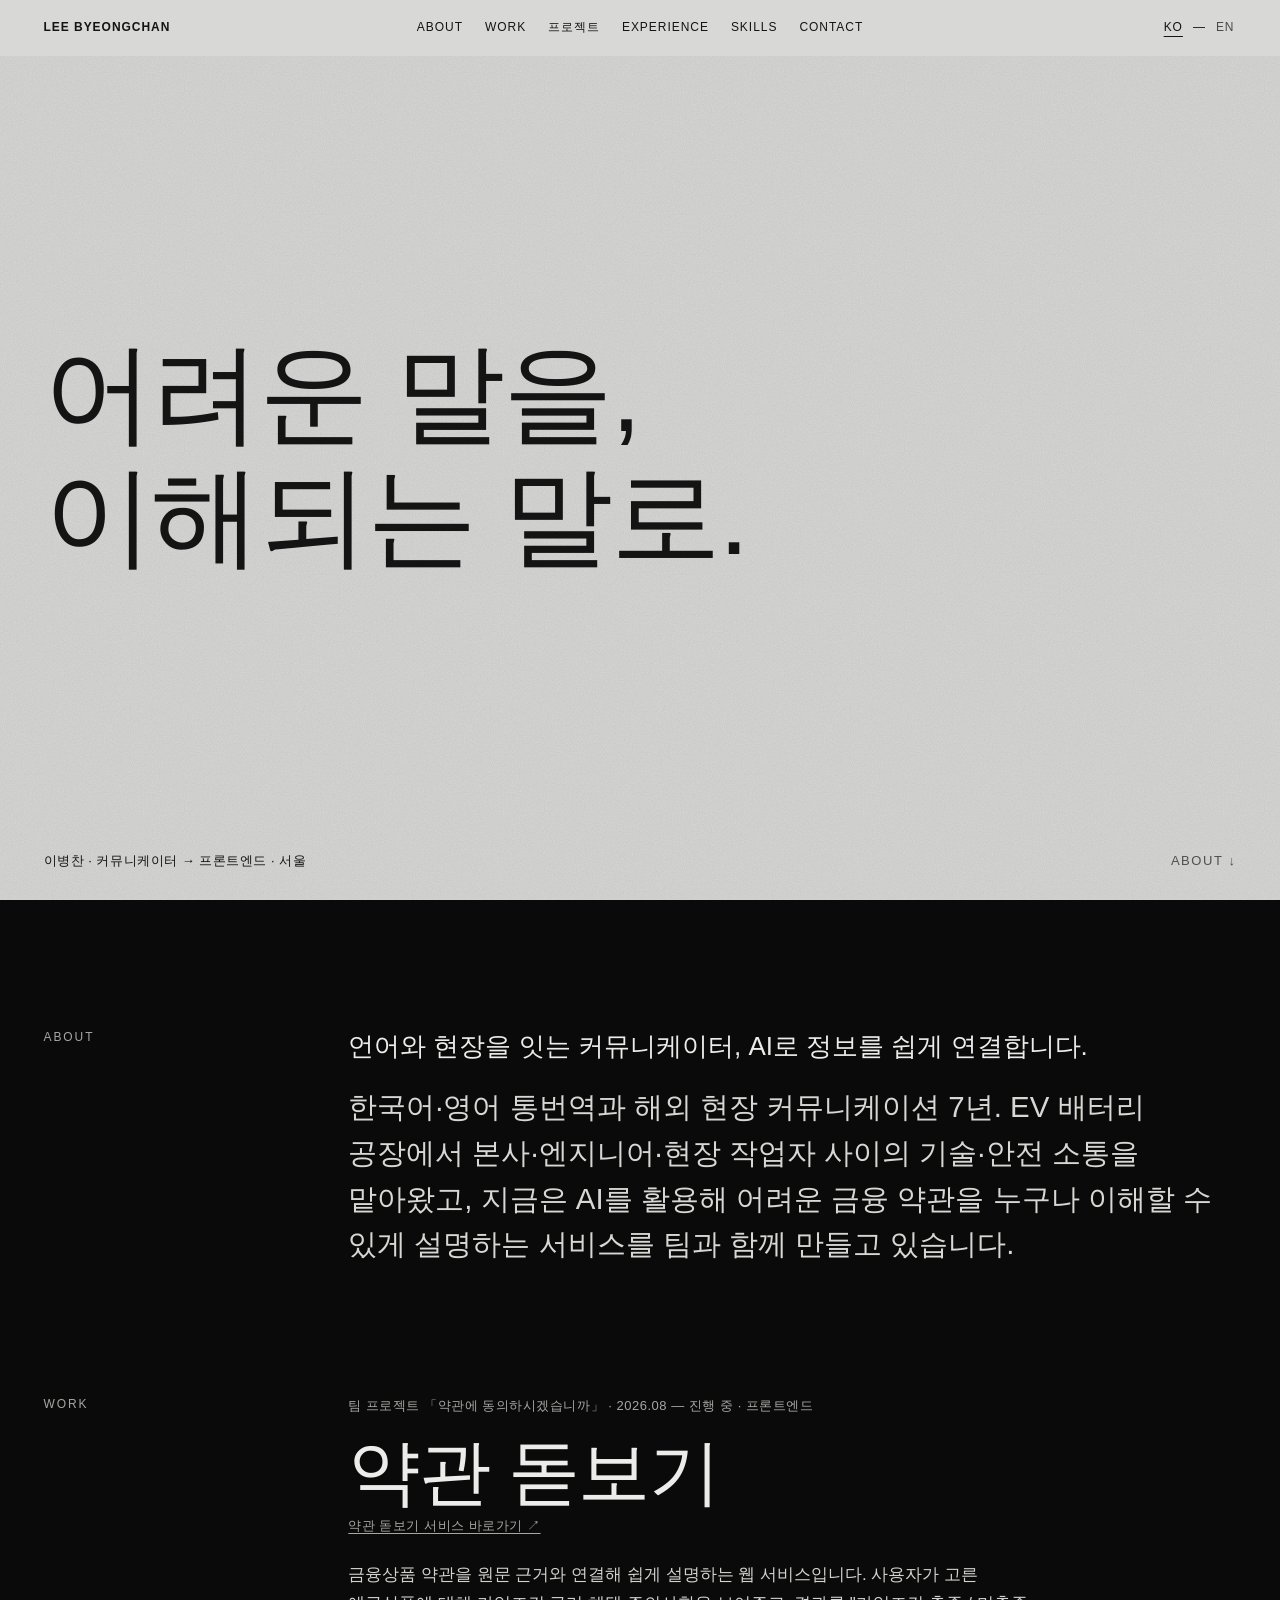
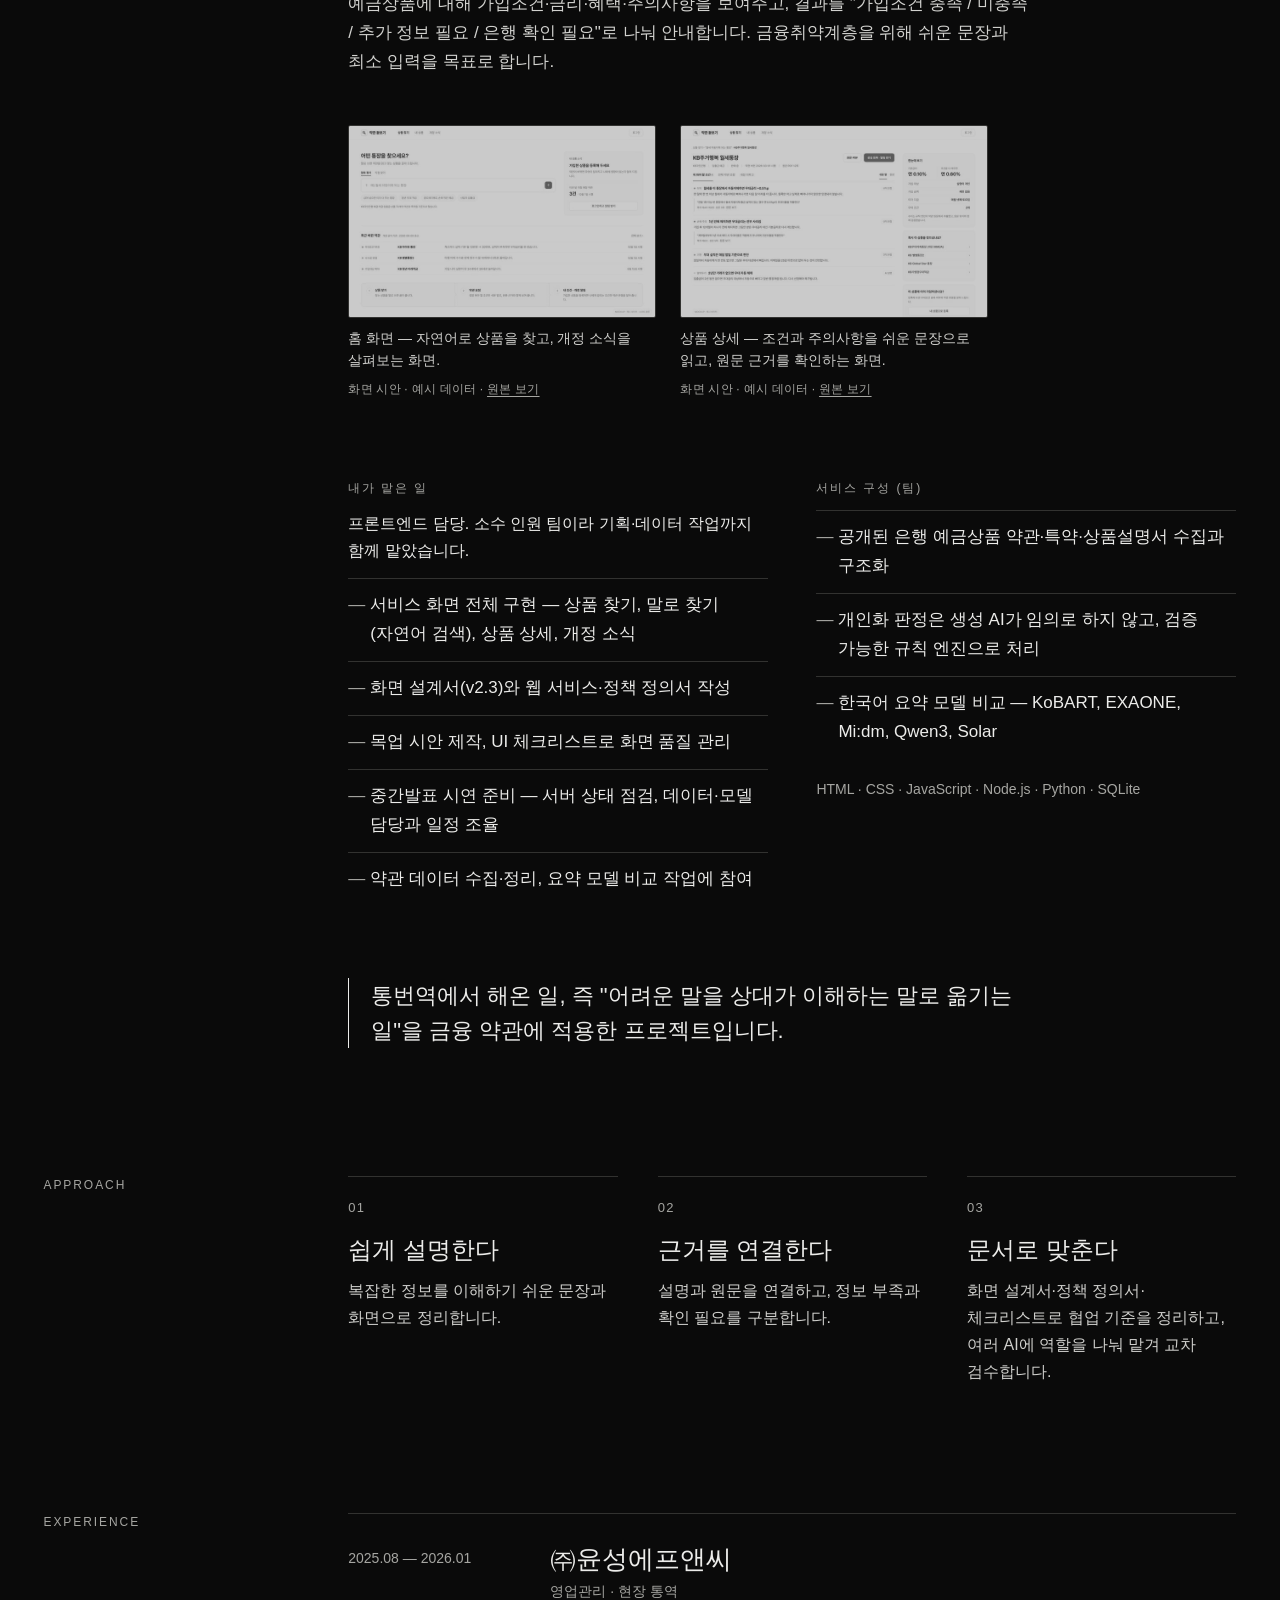
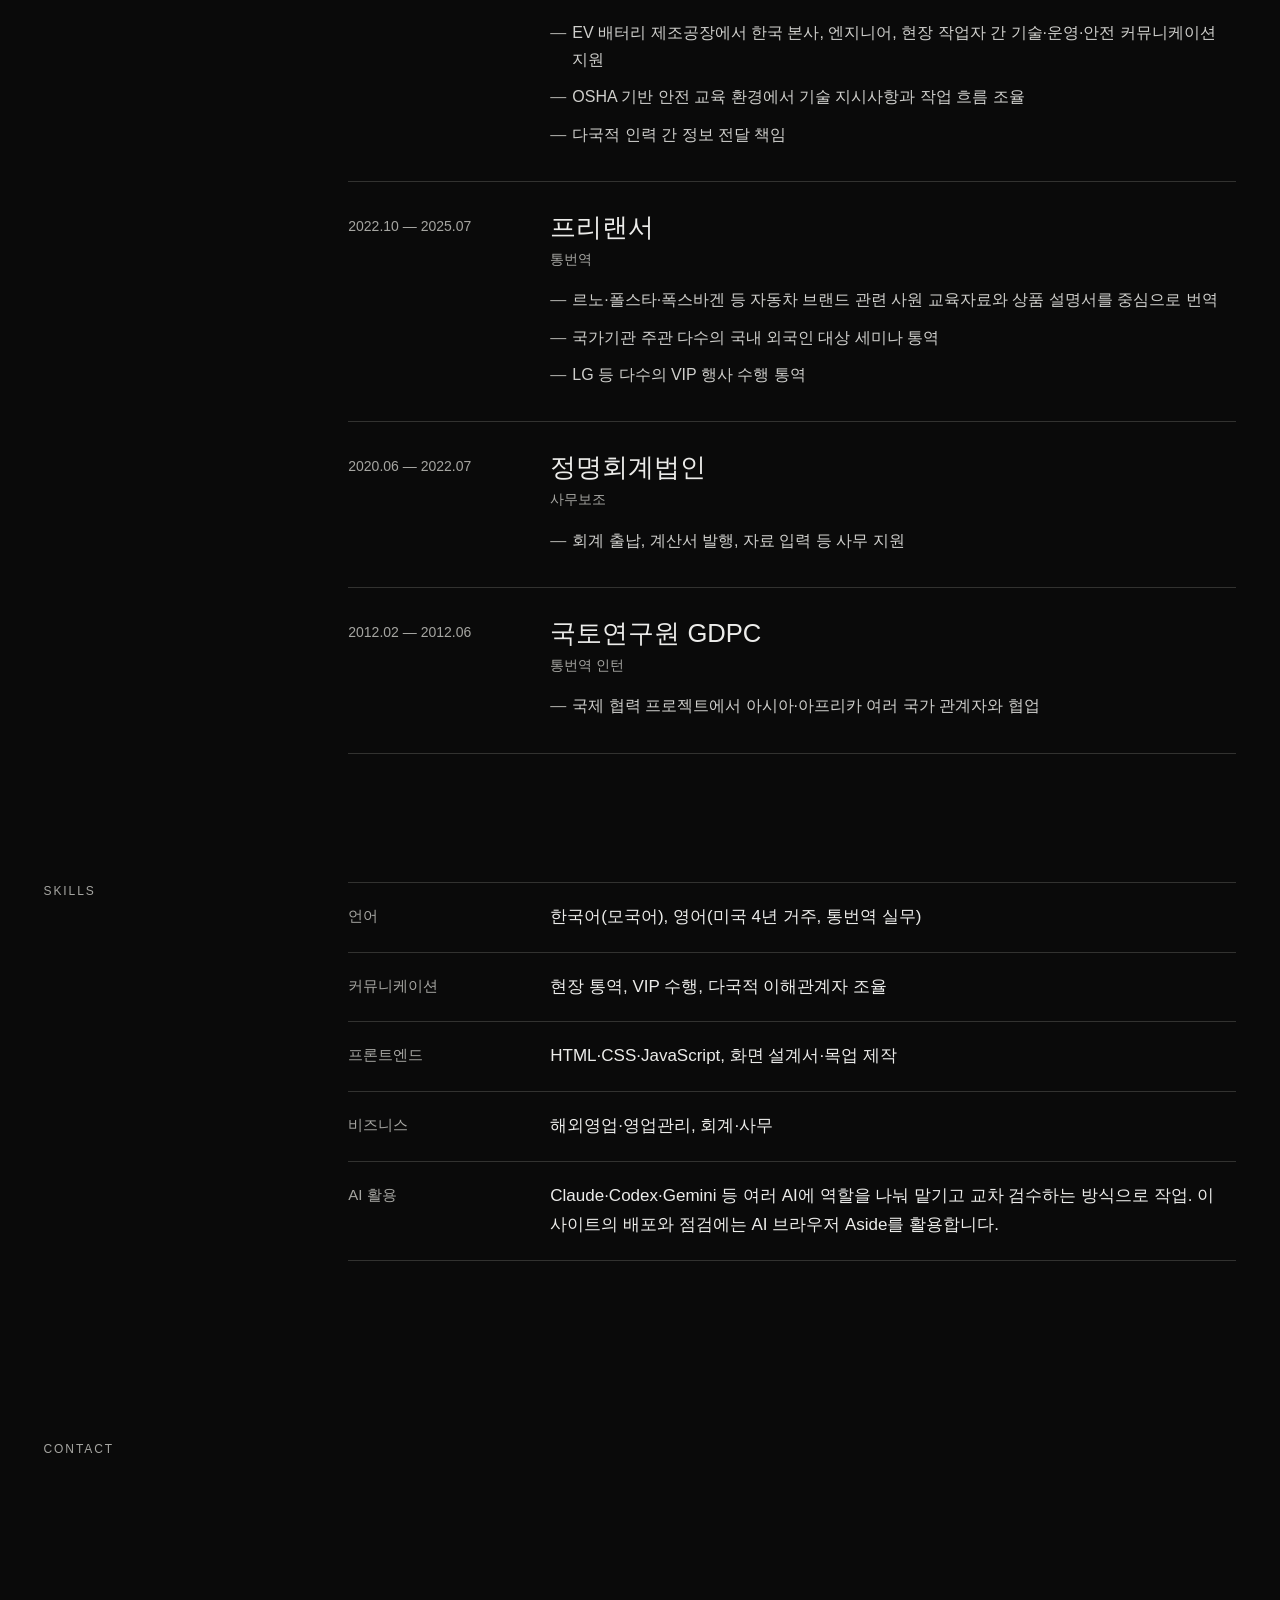
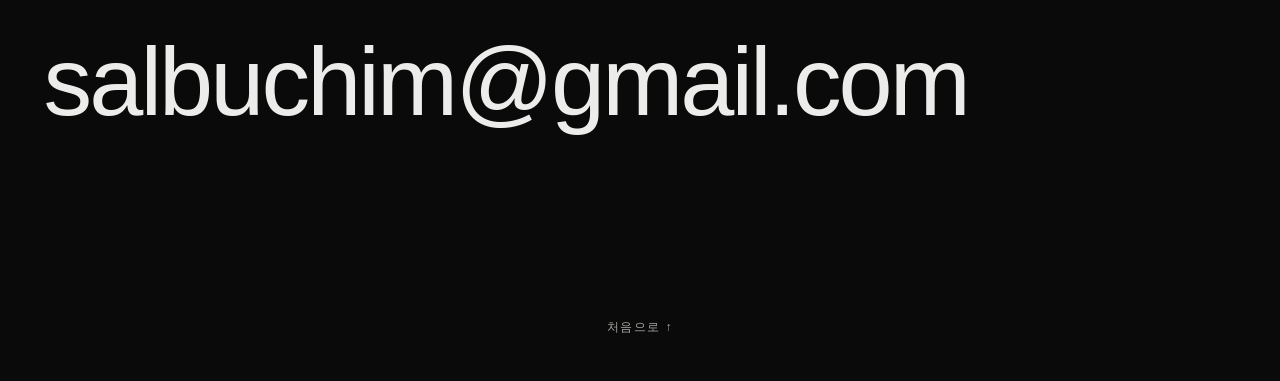
==== index.html @ ccf7b073 "Clarify freelance interpreting experience" ====
<!doctype html>
<html lang="ko" data-lang="ko">
<head>
  <meta charset="utf-8">
  <meta name="viewport" content="width=device-width, initial-scale=1">
  <title>이병찬 — 커뮤니케이터, 프론트엔드</title>
  <meta name="description" content="한국어·영어 통번역과 현장 커뮤니케이션 7년. 금융 약관을 쉽게 설명하는 팀 프로젝트 '약관 돋보기'의 프론트엔드를 맡고 있습니다.">
  <link rel="canonical" href="https://shmdbc.github.io/">
  <meta property="og:type" content="website">
  <meta property="og:url" content="https://shmdbc.github.io/">
  <meta property="og:title" content="이병찬 — 어려운 말을, 이해되는 말로.">
  <meta property="og:description" content="통번역 7년의 커뮤니케이터, 약관 돋보기 프론트엔드.">
  <meta property="og:image" content="https://shmdbc.github.io/assets/og-cover.jpg">
  <meta property="og:image:width" content="1200">
  <meta property="og:image:height" content="630">
  <meta name="twitter:card" content="summary_large_image">
  <meta name="theme-color" content="#0a0a0a">
  <link rel="icon" href="favicon.svg" type="image/svg+xml">
  <link rel="stylesheet" href="style.css?v=20261003b">
  <script>
    // 인트로는 JS가 있고, 해시 진입이 아니고, 동작 줄이기가 꺼져 있을 때만
    (function () {
      var d = document.documentElement;
      d.classList.add('js');
      var reduce = window.matchMedia && window.matchMedia('(prefers-reduced-motion: reduce)').matches;
      if (!reduce && !location.hash) d.classList.add('intro-on');
    })();
  </script>
  <script src="main.js?v=20261003b" defer></script>
</head>
<body>
  <a class="skip" href="#main"><span class="ko">본문으로 건너뛰기</span><span class="en" lang="en">Skip to content</span></a>

  <div class="intro" aria-hidden="true"><span class="intro__line"></span></div>

  <header class="top" id="top-bar">
    <a class="top__name" href="#top">LEE BYEONGCHAN</a>

    <button class="top__menu" type="button" aria-expanded="false" aria-controls="site-nav">
      <span class="ko">메뉴</span><span class="en" lang="en">MENU</span>
    </button>

    <nav class="top__nav" id="site-nav" aria-label="섹션 이동" data-label-en="Sections">
      <a href="#about">ABOUT</a>
      <a href="#work">WORK</a> <a href="projects/index.html"><span class="ko">프로젝트</span><span class="en" lang="en">PROJECTS</span></a>
      <a href="#experience">EXPERIENCE</a>
      <a href="#skills">SKILLS</a>
      <a href="#contact">CONTACT</a>
    </nav>

    <div class="lang" role="group" aria-label="언어 선택" data-label-en="Language">
      <button type="button" data-set-lang="ko" aria-pressed="true" lang="ko">KO</button>
      <span aria-hidden="true">—</span>
      <button type="button" data-set-lang="en" aria-pressed="false" lang="en">EN</button>
    </div>
  </header>

  <main id="main">
    <!-- HERO -->
    <section class="hero" id="top" aria-labelledby="hero-title">
      <h1 class="hero__title" id="hero-title">
        <span class="ko">어려운 말을,<br>이해되는 말로.</span>
        <span class="en" lang="en">Hard words,<br>made clear.</span>
      </h1>
      <p class="hero__role">
        <span class="ko">이병찬 · 커뮤니케이터 → 프론트엔드 · 서울</span>
        <span class="en" lang="en">Lee Byeongchan · Communicator → Frontend · Seoul</span>
      </p>
      <a class="hero__next" href="#about">ABOUT ↓</a>
    </section>

    <div class="dark">
      <!-- ABOUT -->
      <section class="row" id="about" aria-labelledby="about-label">
        <h2 class="row__label" id="about-label">ABOUT</h2>
        <div class="row__body reveal">
          <p class="about__title">
            <span class="ko">언어와 현장을 잇는 커뮤니케이터, AI로 정보를 쉽게 연결합니다.</span>
            <span class="en" lang="en">A communicator who connects languages and worksites — now connecting information with AI.</span>
          </p>
          <p class="lead">
            <span class="ko">한국어·영어 통번역과 해외 현장 커뮤니케이션 7년. EV 배터리 공장에서 본사·엔지니어·현장 작업자 사이의 기술·안전 소통을 맡아왔고, 지금은 AI를 활용해 어려운 금융 약관을 누구나 이해할 수 있게 설명하는 서비스를 팀과 함께 만들고 있습니다.</span>
            <span class="en" lang="en">Seven years of Korean–English interpreting and on-site communication. I handled technical and safety communication between headquarters, engineers and floor workers at an EV battery plant. Now, as part of a team, I am building a service that uses AI to explain complex bank terms so that anyone can understand them.</span>
          </p>
        </div>
      </section>

      <!-- WORK -->
      <section class="row" id="work" aria-labelledby="work-label">
        <h2 class="row__label" id="work-label">WORK</h2>
        <div class="row__body">
          <article class="work" aria-labelledby="work-title">
            <div class="reveal">
              <p class="meta">
                <span class="ko">팀 프로젝트 「약관에 동의하시겠습니까」 · 2026.08 — 진행 중 · 프론트엔드</span>
                <span class="en" lang="en">Team project "Do You Agree to the Terms?" · Aug 2026 — ongoing · Frontend</span>
              </p>
              <h3 class="work__title" id="work-title">
                <span class="ko">약관 돋보기</span>
                <span class="en" lang="en">Terms Magnifier</span>
              </h3>
              <p class="meta"><a href="https://www.yakgwan.com" style="text-decoration:underline;text-underline-offset:.25em"><span class="ko">약관 돋보기 서비스 바로가기 ↗</span><span class="en" lang="en">Open Terms Magnifier ↗</span></a></p> <p class="work__desc">
                <span class="ko">금융상품 약관을 원문 근거와 연결해 쉽게 설명하는 웹 서비스입니다. 사용자가 고른 예금상품에 대해 가입조건·금리·혜택·주의사항을 보여주고, 결과를 "가입조건 충족 / 미충족 / 추가 정보 필요 / 은행 확인 필요"로 나눠 안내합니다. 금융취약계층을 위해 쉬운 문장과 최소 입력을 목표로 합니다.</span>
                <span class="en" lang="en">A web service that explains bank product terms in plain language, with each point linked to the original clause. For a chosen deposit product it shows eligibility, interest rates, benefits and caveats, and sorts results into "eligible / not eligible / more information needed / check with the bank". It aims for plain sentences and minimal input for financially vulnerable users.</span>
              </p>
            </div>

            <div class="shots reveal">
              <figure class="shot">
                <a class="shot__link" href="assets/work-home-full.jpg" target="_blank" rel="noopener">
                  <img src="assets/work-home-thumb.jpg" width="720" height="450" loading="lazy" decoding="async"
                       alt="약관 돋보기 홈 화면 시안. 말로 찾기 검색창, 추천 검색어, 최근 바뀐 약관 목록이 보인다."
                       data-alt-en="Terms Magnifier home screen mockup: a natural-language search box, suggested queries and a list of recently changed terms.">
                </a>
                <figcaption>
                  <span class="shot__what">
                    <span class="ko">홈 화면 — 자연어로 상품을 찾고, 개정 소식을 살펴보는 화면.</span>
                    <span class="en" lang="en">Home — find products in plain words and follow term revisions.</span>
                  </span>
                  <span class="shot__note">
                    <span class="ko">화면 시안 · 예시 데이터</span><span class="en" lang="en">Screen mockup · sample data</span>
                    · <a href="assets/work-home-full.jpg" target="_blank" rel="noopener"><span class="ko">원본 보기</span><span class="en" lang="en">View full size</span></a>
                  </span>
                </figcaption>
              </figure>

              <figure class="shot">
                <a class="shot__link" href="assets/work-product-full.jpg" target="_blank" rel="noopener">
                  <img src="assets/work-product-thumb.jpg" width="720" height="450" loading="lazy" decoding="async"
                       alt="약관 돋보기 상품 상세 화면 시안. 꼭 봐야 할 조건을 쉬운 문장으로 보여주고, 각 항목 아래에 약관 원문과 조항 위치를 표시한다."
                       data-alt-en="Terms Magnifier product detail mockup: key conditions in plain sentences, each with the original clause and its location.">
                </a>
                <figcaption>
                  <span class="shot__what">
                    <span class="ko">상품 상세 — 조건과 주의사항을 쉬운 문장으로 읽고, 원문 근거를 확인하는 화면.</span>
                    <span class="en" lang="en">Product detail — read conditions and caveats in plain sentences and check the original clause.</span>
                  </span>
                  <span class="shot__note">
                    <span class="ko">화면 시안 · 예시 데이터</span><span class="en" lang="en">Screen mockup · sample data</span>
                    · <a href="assets/work-product-full.jpg" target="_blank" rel="noopener"><span class="ko">원본 보기</span><span class="en" lang="en">View full size</span></a>
                  </span>
                </figcaption>
              </figure>
            </div>

            <div class="cols reveal">
              <div>
                <h4 class="sub"><span class="ko">내가 맡은 일</span><span class="en" lang="en">My part</span></h4>
                <p class="sub__note">
                  <span class="ko">프론트엔드 담당. 소수 인원 팀이라 기획·데이터 작업까지 함께 맡았습니다.</span>
                  <span class="en" lang="en">Frontend lead. In a small team, I also took on planning and data work.</span>
                </p>
                <ul class="list">
                  <li><span class="ko">서비스 화면 전체 구현 — 상품 찾기, 말로 찾기(자연어 검색), 상품 상세, 개정 소식</span><span class="en" lang="en">Built all service screens — product finder, natural-language search, product detail, revision news</span></li>
                  <li><span class="ko">화면 설계서(v2.3)와 웹 서비스·정책 정의서 작성</span><span class="en" lang="en">Wrote the screen design spec (v2.3) and the web service and policy definitions</span></li>
                  <li><span class="ko">목업 시안 제작, UI 체크리스트로 화면 품질 관리</span><span class="en" lang="en">Produced mockups and managed UI quality with a checklist</span></li>
                  <li><span class="ko">중간발표 시연 준비 — 서버 상태 점검, 데이터·모델 담당과 일정 조율</span><span class="en" lang="en">Prepared the mid-term demo — checked server status and coordinated with the data and model leads</span></li>
                  <li><span class="ko">약관 데이터 수집·정리, 요약 모델 비교 작업에 참여</span><span class="en" lang="en">Took part in collecting and organizing terms data and comparing summary models</span></li>
                </ul>
              </div>
              <div>
                <h4 class="sub"><span class="ko">서비스 구성 (팀)</span><span class="en" lang="en">How the service works (team)</span></h4>
                <ul class="list">
                  <li><span class="ko">공개된 은행 예금상품 약관·특약·상품설명서 수집과 구조화</span><span class="en" lang="en">Collects and structures publicly available deposit terms, riders and product sheets</span></li>
                  <li><span class="ko">개인화 판정은 생성 AI가 임의로 하지 않고, 검증 가능한 규칙 엔진으로 처리</span><span class="en" lang="en">Eligibility is decided by a verifiable rule engine, not left to generative AI</span></li>
                  <li><span class="ko">한국어 요약 모델 비교 — KoBART, EXAONE, Mi:dm, Qwen3, Solar</span><span class="en" lang="en">Compares Korean summary models — KoBART, EXAONE, Mi:dm, Qwen3, Solar</span></li>
                </ul>
                <p class="tags">HTML · CSS · JavaScript · Node.js · Python · SQLite</p>
              </div>
            </div>

            <blockquote class="quote reveal">
              <p>
                <span class="ko">통번역에서 해온 일, 즉 "어려운 말을 상대가 이해하는 말로 옮기는 일"을 금융 약관에 적용한 프로젝트입니다.</span>
                <span class="en" lang="en">What I did as an interpreter — turning difficult language into words the listener understands — applied to bank terms.</span>
              </p>
            </blockquote>
          </article>
        </div>
      </section>

      <!-- APPROACH -->
      <section class="row" id="approach" aria-labelledby="approach-label">
        <h2 class="row__label" id="approach-label">APPROACH</h2>
        <div class="row__body">
          <ol class="approach">
            <li class="reveal">
              <span class="approach__num">01</span>
              <h3><span class="ko">쉽게 설명한다</span><span class="en" lang="en">Make it plain</span></h3>
              <p><span class="ko">복잡한 정보를 이해하기 쉬운 문장과 화면으로 정리합니다.</span><span class="en" lang="en">I turn complex information into sentences and screens that are easy to follow.</span></p>
            </li>
            <li class="reveal">
              <span class="approach__num">02</span>
              <h3><span class="ko">근거를 연결한다</span><span class="en" lang="en">Link to the source</span></h3>
              <p><span class="ko">설명과 원문을 연결하고, 정보 부족과 확인 필요를 구분합니다.</span><span class="en" lang="en">I tie each explanation to the original text and separate "missing information" from "needs checking".</span></p>
            </li>
            <li class="reveal">
              <span class="approach__num">03</span>
              <h3><span class="ko">문서로 맞춘다</span><span class="en" lang="en">Align through documents</span></h3>
              <p><span class="ko">화면 설계서·정책 정의서·체크리스트로 협업 기준을 정리하고, 여러 AI에 역할을 나눠 맡겨 교차 검수합니다.</span><span class="en" lang="en">I set shared standards with screen specs, policy definitions and checklists, and split work across several AI tools that review each other.</span></p>
            </li>
          </ol>
        </div>
      </section>

      <!-- EXPERIENCE -->
      <section class="row" id="experience" aria-labelledby="experience-label">
        <h2 class="row__label" id="experience-label">EXPERIENCE</h2>
        <div class="row__body">
          <ol class="exp">
            <li class="exp__item reveal">
              <p class="exp__date">2025.08 — 2026.01</p>
              <div>
                <h3 class="exp__org"><span class="ko">㈜윤성에프앤씨</span><span class="en" lang="en">Yunsung F&amp;C</span></h3>
                <p class="exp__role"><span class="ko">영업관리 · 현장 통역</span><span class="en" lang="en">Sales administration · On-site interpreter</span></p>
                <ul class="list list--plain">
                  <li><span class="ko">EV 배터리 제조공장에서 한국 본사, 엔지니어, 현장 작업자 간 기술·운영·안전 커뮤니케이션 지원</span><span class="en" lang="en">Supported technical, operational and safety communication between Korean headquarters, engineers and floor workers at an EV battery plant</span></li>
                  <li><span class="ko">OSHA 기반 안전 교육 환경에서 기술 지시사항과 작업 흐름 조율</span><span class="en" lang="en">Coordinated technical instructions and workflows in an OSHA-based safety training environment</span></li>
                  <li><span class="ko">다국적 인력 간 정보 전달 책임</span><span class="en" lang="en">Responsible for information flow across a multinational workforce</span></li>
                </ul>
              </div>
            </li>
            <li class="exp__item reveal">
              <p class="exp__date">2022.10 — 2025.07</p>
              <div>
                <h3 class="exp__org"><span class="ko">프리랜서</span><span class="en" lang="en">Freelance</span></h3>
                <p class="exp__role"><span class="ko">통번역</span><span class="en" lang="en">Interpreter &amp; translator</span></p>
                <ul class="list list--plain">
                  <li><span class="ko">르노·폴스타·폭스바겐 등 자동차 브랜드 관련 사원 교육자료와 상품 설명서를 중심으로 번역</span><span class="en" lang="en">Translated mainly employee training materials and product manuals related to automotive brands such as Renault, Polestar and Volkswagen</span></li>
                  <li><span class="ko">국가기관 주관 다수의 국내 외국인 대상 세미나 통역</span><span class="en" lang="en">Interpreted at numerous government-hosted seminars for international audiences in Korea</span></li>
                  <li><span class="ko">LG 등 다수의 VIP 행사 수행 통역</span><span class="en" lang="en">Provided escort interpreting at numerous VIP events, including events for LG</span></li>
                </ul>
              </div>
            </li>
            <li class="exp__item reveal">
              <p class="exp__date">2020.06 — 2022.07</p>
              <div>
                <h3 class="exp__org" lang="ko">정명회계법인</h3>
                <p class="exp__role"><span class="ko">사무보조</span><span class="en" lang="en">Office assistant · accounting firm</span></p>
                <ul class="list list--plain">
                  <li><span class="ko">회계 출납, 계산서 발행, 자료 입력 등 사무 지원</span><span class="en" lang="en">Office support including cash handling, invoicing and data entry</span></li>
                </ul>
              </div>
            </li>
            <li class="exp__item reveal">
              <p class="exp__date">2012.02 — 2012.06</p>
              <div>
                <h3 class="exp__org"><span class="ko">국토연구원 GDPC</span><span class="en" lang="en">KRIHS GDPC</span></h3>
                <p class="exp__role"><span class="ko">통번역 인턴</span><span class="en" lang="en">Interpreting &amp; translation intern</span></p>
                <ul class="list list--plain">
                  <li><span class="ko">국제 협력 프로젝트에서 아시아·아프리카 여러 국가 관계자와 협업</span><span class="en" lang="en">Worked with officials from several Asian and African countries on international cooperation projects</span></li>
                </ul>
              </div>
            </li>
          </ol>
        </div>
      </section>

      <!-- SKILLS -->
      <section class="row" id="skills" aria-labelledby="skills-label">
        <h2 class="row__label" id="skills-label">SKILLS</h2>
        <div class="row__body">
          <dl class="skills reveal">
            <div><dt><span class="ko">언어</span><span class="en" lang="en">Languages</span></dt><dd><span class="ko">한국어(모국어), 영어(미국 4년 거주, 통번역 실무)</span><span class="en" lang="en">Korean (native), English (four years living in the US, professional interpreting and translation)</span></dd></div>
            <div><dt><span class="ko">커뮤니케이션</span><span class="en" lang="en">Communication</span></dt><dd><span class="ko">현장 통역, VIP 수행, 다국적 이해관계자 조율</span><span class="en" lang="en">On-site interpreting, VIP escort, coordinating multinational stakeholders</span></dd></div>
            <div><dt><span class="ko">프론트엔드</span><span class="en" lang="en">Frontend</span></dt><dd><span class="ko">HTML·CSS·JavaScript, 화면 설계서·목업 제작</span><span class="en" lang="en">HTML, CSS, JavaScript; screen specs and mockups</span></dd></div>
            <div><dt><span class="ko">비즈니스</span><span class="en" lang="en">Business</span></dt><dd><span class="ko">해외영업·영업관리, 회계·사무</span><span class="en" lang="en">Overseas sales and sales administration, accounting and office work</span></dd></div>
            <div><dt><span class="ko">AI 활용</span><span class="en" lang="en">AI workflow</span></dt><dd><span class="ko">Claude·Codex·Gemini 등 여러 AI에 역할을 나눠 맡기고 교차 검수하는 방식으로 작업. 이 사이트의 배포와 점검에는 AI 브라우저 Aside를 활용합니다.</span><span class="en" lang="en">I split work across AI tools such as Claude, Codex and Gemini and have them cross-review. This site is deployed and checked with the AI browser Aside.</span></dd></div>
          </dl>
        </div>
      </section>

      <!-- CONTACT -->
      <section class="contact" id="contact" aria-labelledby="contact-label">
        <h2 class="row__label" id="contact-label">CONTACT</h2>
        <a class="contact__mail" href="mailto:salbuchim@gmail.com">salbuchim<wbr>@gmail.com</a>
        <a class="contact__top" href="#top"><span class="ko">처음으로 ↑</span><span class="en" lang="en">BACK TO TOP ↑</span></a>
      </section>
    </div>
  </main>
</body>
</html>
---- style.css ----
:root {
  --paper: #d8d8d6;
  --ink: #141414;
  --ink-sub: #50504e;
  --night: #0a0a0a;
  --snow: #ececea;
  --snow-sub: #a6a6a2;
  --line: #323230;
  --line-light: #b5b5b0;

  --gutter: clamp(20px, 3.4vw, 48px);
  --header-h: 56px;
  --sans: "Pretendard Variable", Pretendard, -apple-system, BlinkMacSystemFont, "Apple SD Gothic Neo",
          "Malgun Gothic", "맑은 고딕", "Noto Sans KR", "Segoe UI", Roboto, sans-serif;
  --ease: cubic-bezier(.2, .7, .1, 1);
}

*, *::before, *::after { box-sizing: border-box; }
html { -webkit-text-size-adjust: 100%; text-size-adjust: 100%; }
@media (prefers-reduced-motion: no-preference) { html { scroll-behavior: smooth; } }

body {
  margin: 0;
  background: var(--night);
  color: var(--snow);
  font-family: var(--sans);
  font-size: 17px;
  line-height: 1.7;
  word-break: keep-all;
  overflow-wrap: break-word;
  -webkit-font-smoothing: antialiased;
}
a { color: inherit; text-decoration: none; }
img { display: block; max-width: 100%; height: auto; }
h1, h2, h3, h4, p, ul, ol, dl, dd, blockquote, figure { margin: 0; padding: 0; }
ul, ol { list-style: none; }
button { font: inherit; color: inherit; background: none; border: 0; padding: 0; cursor: pointer; }

:focus-visible { outline: 2px solid currentColor; outline-offset: 3px; }

/* 언어 전환 — 숨긴 언어는 레이아웃과 접근성 트리에서 모두 빠진다 */
html[data-lang="ko"] .en,
html[data-lang="en"] .ko { display: none !important; }

/* 앵커 이동 시 헤더에 가리지 않게 */
[id] { scroll-margin-top: calc(var(--header-h) + 16px); }

.skip {
  position: fixed; left: var(--gutter); top: -60px; z-index: 100;
  background: var(--snow); color: var(--night);
  padding: 10px 14px; font-size: 14px;
}
.skip:focus { top: 8px; }

/* ── 인트로 ─────────────────────────────── */
.intro { display: none; }
.intro-on .intro {
  position: fixed; inset: 0; z-index: 90;
  display: grid; place-items: center;
  background: var(--night);
  pointer-events: none;               /* 입력을 막지 않는다 */
  animation: intro-out .3s ease-in .7s forwards;
}
.intro__line {
  width: 1px; height: 46vh; background: var(--snow);
  transform: scaleY(0); transform-origin: top;
  animation: line-draw .6s var(--ease) .05s forwards;
}
@keyframes line-draw { to { transform: scaleY(1); } }
@keyframes intro-out { to { opacity: 0; visibility: hidden; } }
.intro.is-done { display: none !important; }

/* ── 고정 헤더 ──────────────────────────── */
.top {
  position: fixed; top: 0; left: 0; right: 0; z-index: 40;
  min-height: var(--header-h);
  display: grid; grid-template-columns: 1fr auto 1fr; align-items: center; gap: 0 24px;
  padding: 0 var(--gutter);
  font-size: 12px; letter-spacing: .08em;
  background: var(--paper); color: var(--ink);
  border-bottom: 1px solid transparent;
  transition: background-color .35s, color .35s, border-color .35s;
}
.top.is-dark { background: var(--night); color: var(--snow); border-bottom-color: var(--line); }

.top a, .top button { display: inline-flex; align-items: center; min-height: 44px; }
.top a:hover, .top button:hover { opacity: .6; }
.top__name { font-weight: 600; justify-self: start; }
.top__nav { display: flex; gap: 22px; justify-self: center; }
.top .top__menu { display: none; }
.lang { display: flex; align-items: center; gap: 8px; justify-self: end; }
html:not(.js) .lang { display: none; }  /* JS 없이는 한국어만 */
.lang button { letter-spacing: inherit; padding: 0 2px; opacity: .72; }
.lang button[aria-pressed="true"] { opacity: 1; text-decoration: underline; text-underline-offset: 5px; }

/* ── HERO ───────────────────────────────── */
.hero {
  position: relative;
  min-height: 100vh; min-height: 100svh;
  padding: calc(var(--header-h) + 48px) var(--gutter) 96px;
  display: flex; align-items: center;
  background-color: var(--paper);
  /* 정적 노이즈 타일 — HERO에만 */
  background-image: url("data:image/svg+xml,%3Csvg xmlns='http://www.w3.org/2000/svg' width='180' height='180'%3E%3Cfilter id='n'%3E%3CfeTurbulence type='fractalNoise' baseFrequency='.9' numOctaves='2' stitchTiles='stitch'/%3E%3CfeColorMatrix values='0 0 0 0 0  0 0 0 0 0  0 0 0 0 0  0 0 0 .5 0'/%3E%3C/filter%3E%3Crect width='100%25' height='100%25' filter='url(%23n)' opacity='.16'/%3E%3C/svg%3E");
  color: var(--ink);
}
.hero__title {
  font-size: clamp(42px, 8.6vw, 128px);
  line-height: 1.12;
  font-weight: 400;
  letter-spacing: -.02em;
}
.hero__role, .hero__next {
  position: absolute; bottom: 28px;
  font-size: 13px; letter-spacing: .04em;
}
.hero__role { left: var(--gutter); right: 140px; color: var(--ink); }
.hero__next {
  right: var(--gutter); letter-spacing: .12em; color: var(--ink-sub);
  min-height: 44px; display: inline-flex; align-items: flex-end;
}
.hero__next:hover { color: var(--ink); }

/* ── 어두운 본문 ────────────────────────── */
.dark { background: var(--night); color: var(--snow); }

.row {
  max-width: 1440px; margin: 0 auto;
  display: grid;
  grid-template-columns: minmax(0, 1fr) minmax(0, 3.4fr);
  gap: 24px var(--gutter);
  padding: clamp(96px, 10vw, 144px) var(--gutter) 0;
}
.row > * { min-width: 0; }
.row__label {
  font-size: 12px; font-weight: 400; letter-spacing: .16em; line-height: 1.5;
  color: var(--snow-sub);
  position: sticky; top: calc(var(--header-h) + 24px); align-self: start;
}
.row__body { max-width: 960px; }

.about__title {
  font-size: clamp(22px, 2.2vw, 26px); line-height: 1.4; font-weight: 500;
  margin-bottom: 20px;
}
.lead {
  font-size: clamp(20px, 2.3vw, 30px);
  line-height: 1.55; font-weight: 300;
  max-width: 880px; color: #d7d7d4;
}

/* WORK */
.meta { font-size: 13px; letter-spacing: .04em; color: var(--snow-sub); }
.work__title {
  margin-top: 12px;
  font-size: clamp(34px, 5.6vw, 72px);
  font-weight: 400; line-height: 1.2; letter-spacing: -.02em;
}
.work__desc { margin-top: 24px; max-width: 680px; color: #d2d2cf; }

/* 프로젝트 이미지 — 본문 흐름을 해치지 않는 작은 썸네일 */
.shots {
  margin-top: 48px;
  display: grid; grid-template-columns: repeat(2, minmax(0, 1fr)); gap: 24px;
  max-width: 640px;
}
.shot { min-width: 0; }
.shot__link {
  display: block; overflow: hidden;
  border: 1px solid var(--line); border-radius: 2px;
  background: var(--night);
}
.shot__link img {
  filter: grayscale(1) brightness(.78) contrast(1.05);
  transition: filter .5s var(--ease);
}
.shot__link:hover img, .shot__link:focus-visible img { filter: none; }
.shot figcaption { margin-top: 10px; display: grid; gap: 2px; }
.shot__what { font-size: 14px; line-height: 1.55; color: #cfcfcc; }
.shot__note { font-size: 12px; color: var(--snow-sub); letter-spacing: .02em; }
.shot__note a { text-decoration: underline; text-underline-offset: 3px; display: inline-block; padding: 6px 0; }
.shot__note a:hover { color: var(--snow); }

.cols { margin-top: 72px; display: grid; grid-template-columns: repeat(2, minmax(0, 1fr)); gap: 48px; }
.sub { font-size: 12px; font-weight: 400; letter-spacing: .16em; color: var(--snow-sub); margin-bottom: 12px; }
.sub__note { font-size: 16px; margin-bottom: 14px; }
.list li {
  position: relative; padding: 12px 0 12px 22px;
  border-top: 1px solid var(--line);
}
.list li::before { content: "—"; position: absolute; left: 0; color: var(--snow-sub); }
.list--plain li { padding: 5px 0 5px 22px; border: 0; color: #cfcfcc; font-size: 16px; }
.tags { margin-top: 20px; font-size: 14px; color: var(--snow-sub); }

.quote {
  margin-top: 72px; padding-left: 22px;
  border-left: 1px solid var(--snow);
  font-size: clamp(18px, 1.8vw, 22px); font-weight: 300; line-height: 1.6;
  max-width: 720px;
}

/* APPROACH */
.approach { display: grid; grid-template-columns: repeat(3, minmax(0, 1fr)); gap: 40px; }
.approach li { border-top: 1px solid var(--line); padding-top: 20px; }
.approach__num { display: block; font-size: 13px; color: var(--snow-sub); letter-spacing: .1em; margin-bottom: 14px; }
.approach h3 { font-size: clamp(20px, 1.9vw, 24px); font-weight: 500; line-height: 1.4; margin-bottom: 10px; }
.approach p { color: #cfcfcc; font-size: 16px; }

/* EXPERIENCE */
.exp__item {
  display: grid; grid-template-columns: 170px minmax(0, 1fr); gap: 8px 32px;
  padding: 28px 0; border-top: 1px solid var(--line);
}
.exp__item:last-child { border-bottom: 1px solid var(--line); }
.exp__date { font-size: 14px; color: var(--snow-sub); font-variant-numeric: tabular-nums; padding-top: 5px; }
.exp__org { font-size: clamp(21px, 2vw, 26px); font-weight: 500; line-height: 1.4; }
.exp__role { font-size: 14px; color: var(--snow-sub); margin: 2px 0 10px; }

/* SKILLS */
.skills > div {
  display: grid; grid-template-columns: 170px minmax(0, 1fr); gap: 8px 32px;
  padding: 20px 0; border-top: 1px solid var(--line);
}
.skills > div:last-child { border-bottom: 1px solid var(--line); }
.skills dt { font-size: 15px; color: var(--snow-sub); }

/* CONTACT */
.contact {
  max-width: 1440px; margin: 0 auto;
  min-height: 80vh;
  padding: clamp(112px, 14vw, 180px) var(--gutter) 32px;
  display: flex; flex-direction: column; justify-content: space-between; gap: 56px;
}
.contact .row__label { position: static; }
.contact__mail {
  font-size: clamp(30px, 7.6vw, 120px);
  font-weight: 300; letter-spacing: -.03em; line-height: 1.1;
  overflow-wrap: anywhere;
  align-self: flex-start;
}
.contact__mail:hover { opacity: .65; }
.contact__top {
  font-size: 12px; letter-spacing: .12em; color: var(--snow-sub);
  align-self: center; min-height: 44px; display: inline-flex; align-items: center;
}
.contact__top:hover { color: var(--snow); }

/* ── 스크롤 등장: JS가 준비된 경우에만 숨김 ── */
.reveal-ready .reveal:not(.is-in) { opacity: 0; transform: translateY(14px); }
.reveal-ready .reveal { transition: opacity .4s ease-out, transform .4s ease-out; }

/* ── 중간 화면 ──────────────────────────── */
@media (max-width: 1024px) {
  .approach { grid-template-columns: minmax(0, 1fr); gap: 0; }
  .approach li { padding: 20px 0; }
}

/* ── 모바일 ─────────────────────────────── */
@media (max-width: 760px) {
  body { font-size: 16px; }
  .top { grid-template-columns: 1fr auto auto; gap: 0 16px; }
  .top__nav {
    grid-column: 1 / -1; grid-row: 2; justify-self: stretch;
    flex-wrap: wrap; gap: 0 18px; padding-bottom: 6px;
  }
  /* JS가 있으면 메뉴 버튼으로 접고 편다 */
  .js .top .top__menu { display: inline-flex; grid-column: 3; grid-row: 1; }
  .js .lang { grid-column: 2; grid-row: 1; }
  .js .top__nav { display: none; flex-direction: column; padding: 4px 0 12px; }
  .js .top.is-open .top__nav { display: flex; }
  html:not(.js) [id] { scroll-margin-top: 150px; }

  .hero { padding-bottom: 120px; }
  .hero__role { right: var(--gutter); bottom: 72px; }
  .hero__next { left: var(--gutter); right: auto; bottom: 20px; }

  .row { grid-template-columns: minmax(0, 1fr); gap: 20px; padding-top: 80px; }
  .row__label { position: static; }
  .lead { font-size: 20px; }
  .about__title { font-size: 21px; }
  .cols { grid-template-columns: minmax(0, 1fr); gap: 40px; margin-top: 56px; }
  .shots { gap: 16px; margin-top: 36px; }
  .shot__what { font-size: 13px; }
  .exp__item, .skills > div { grid-template-columns: minmax(0, 1fr); gap: 4px; }
  .exp__date { padding-top: 0; }
  .contact { min-height: 60vh; }
  .contact__mail { font-size: clamp(28px, 8.4vw, 40px); }
}

@media (prefers-reduced-motion: reduce) {
  .intro { display: none !important; }
  .reveal-ready .reveal:not(.is-in) { opacity: 1; transform: none; }
  .reveal-ready .reveal, .top, .shot__link img { transition: none; }
}
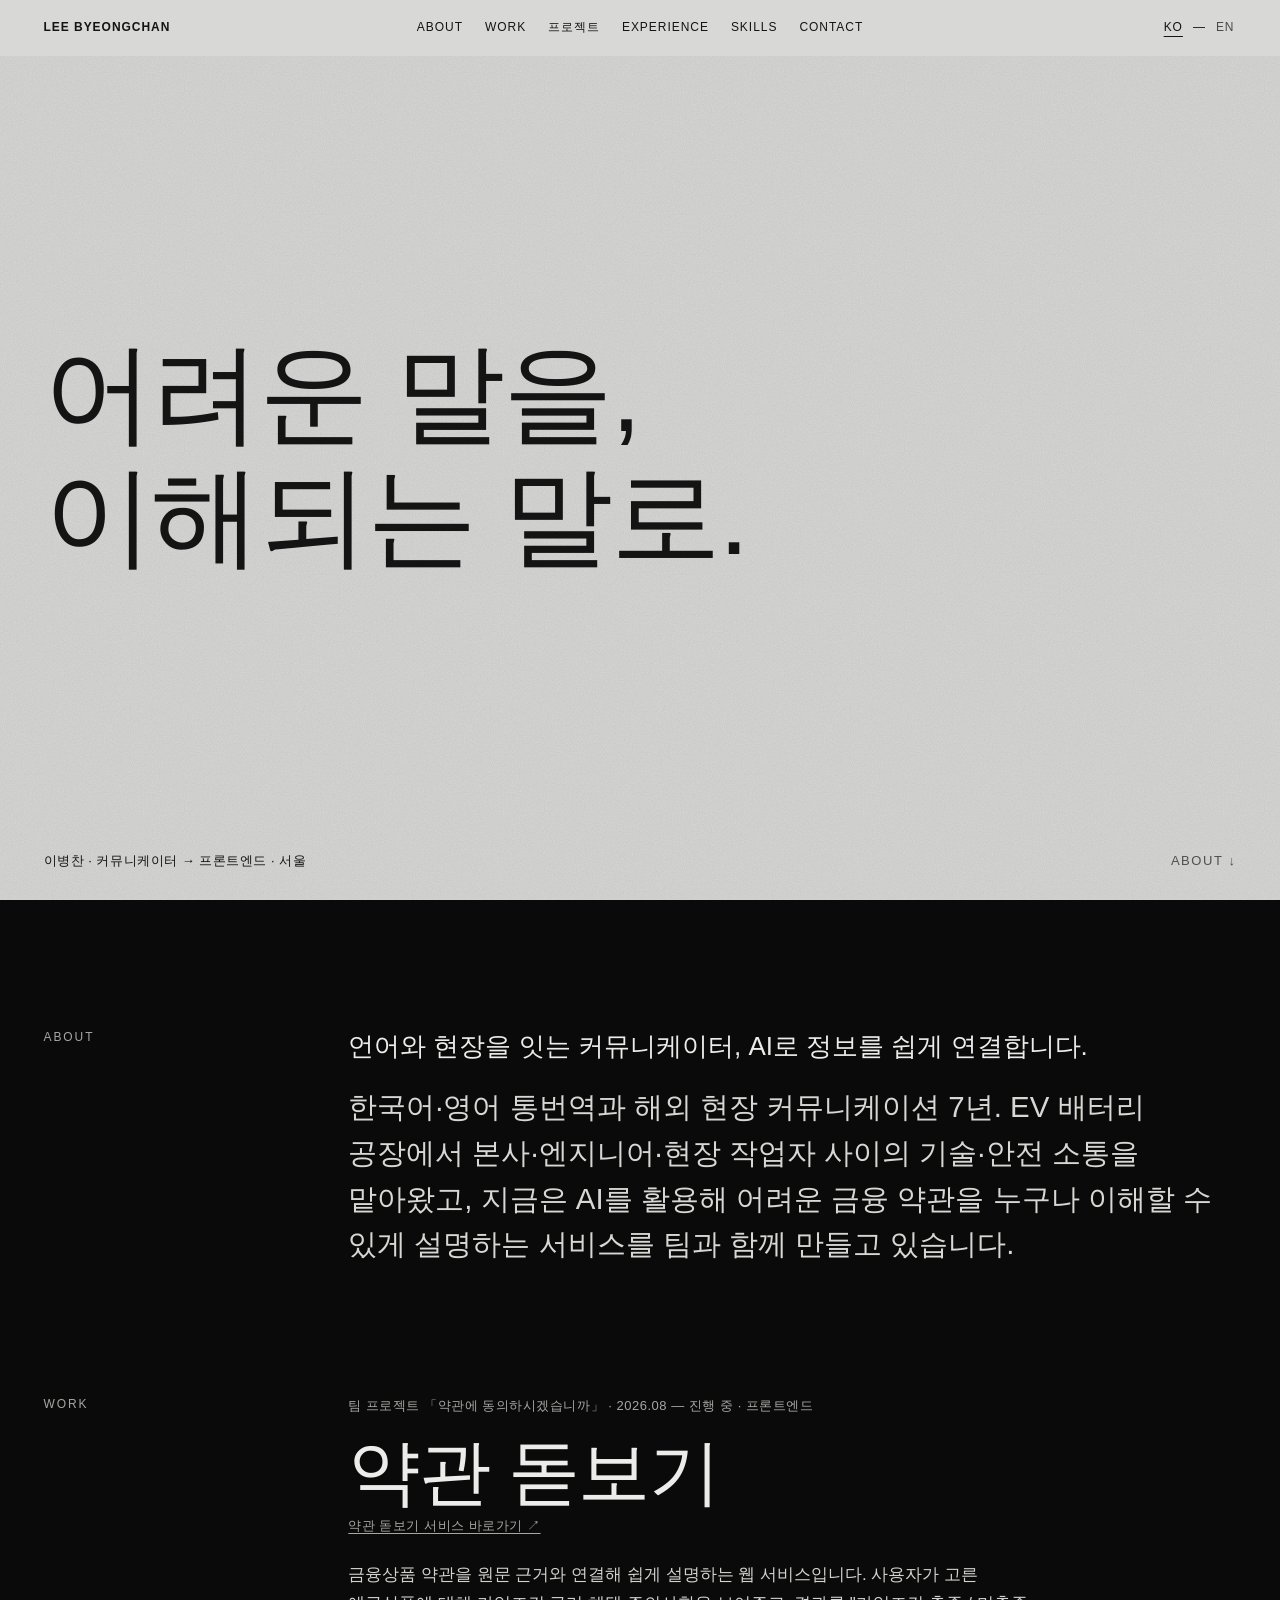
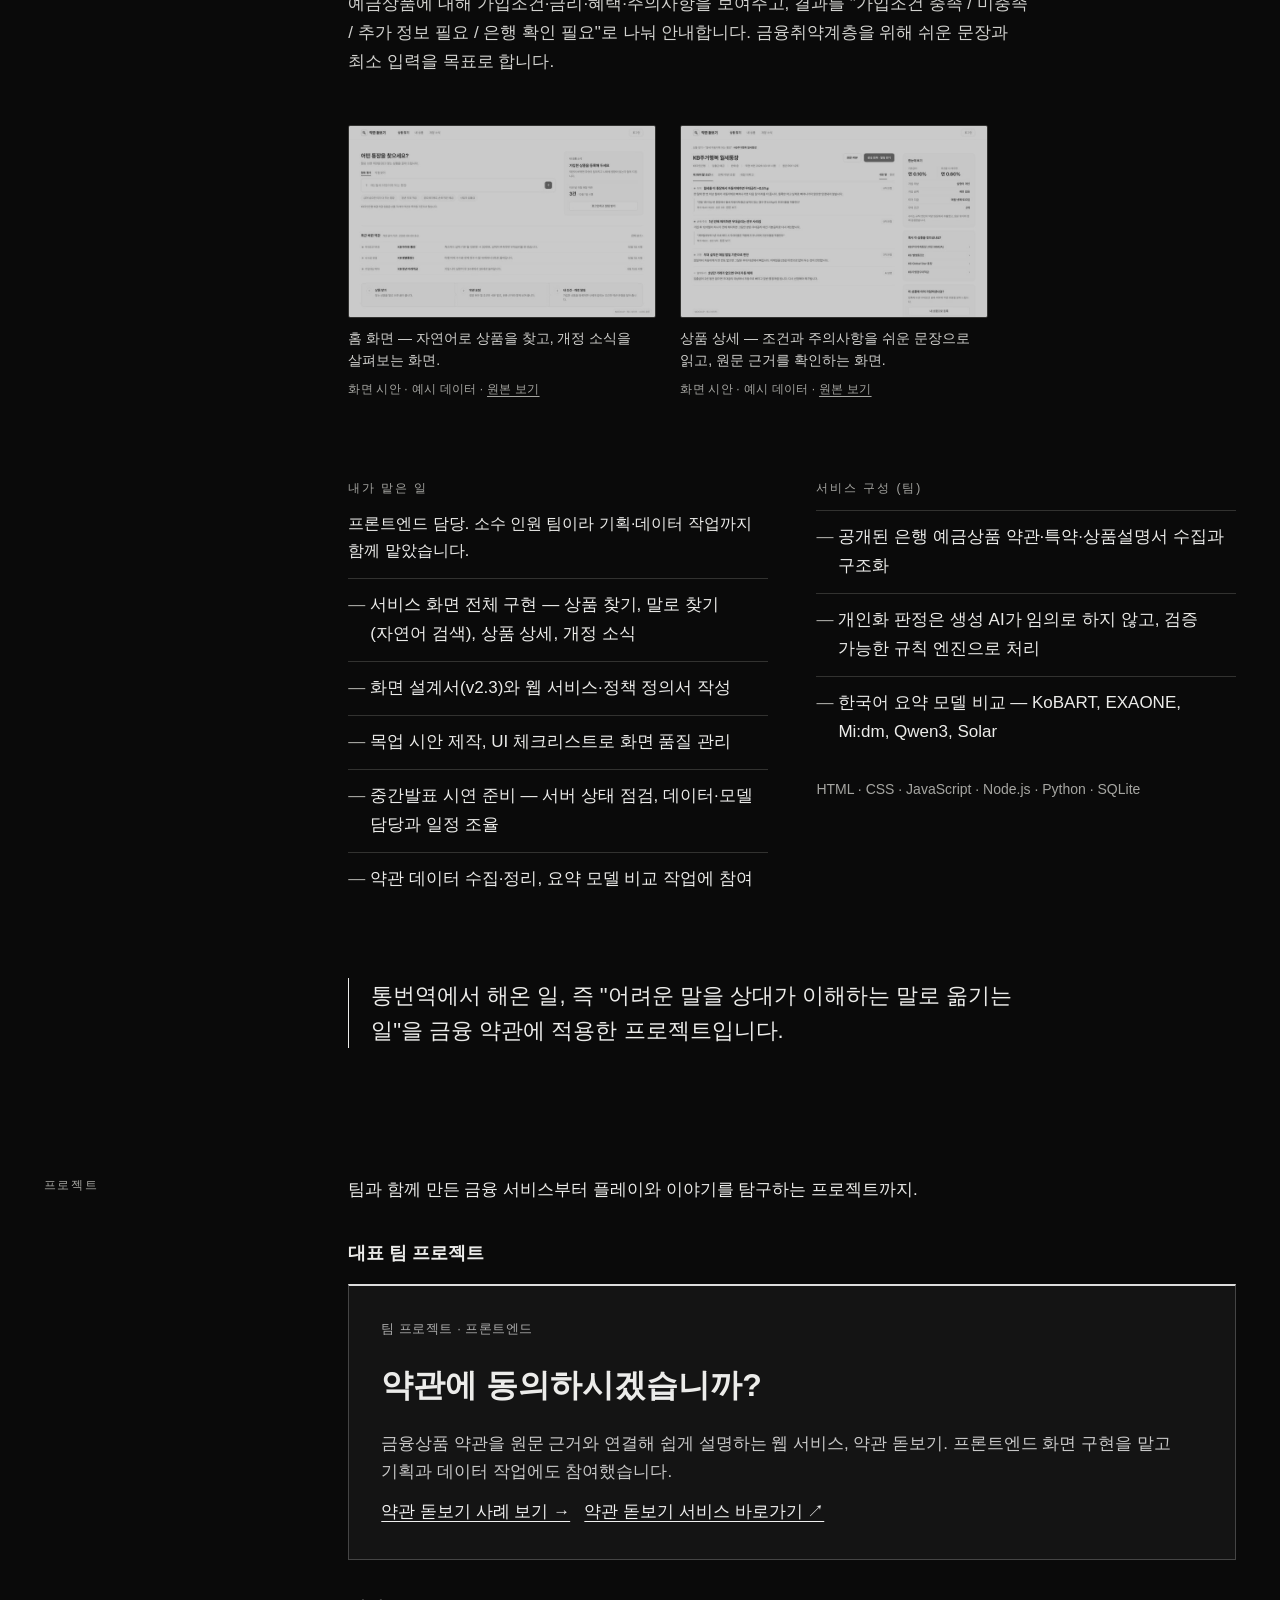
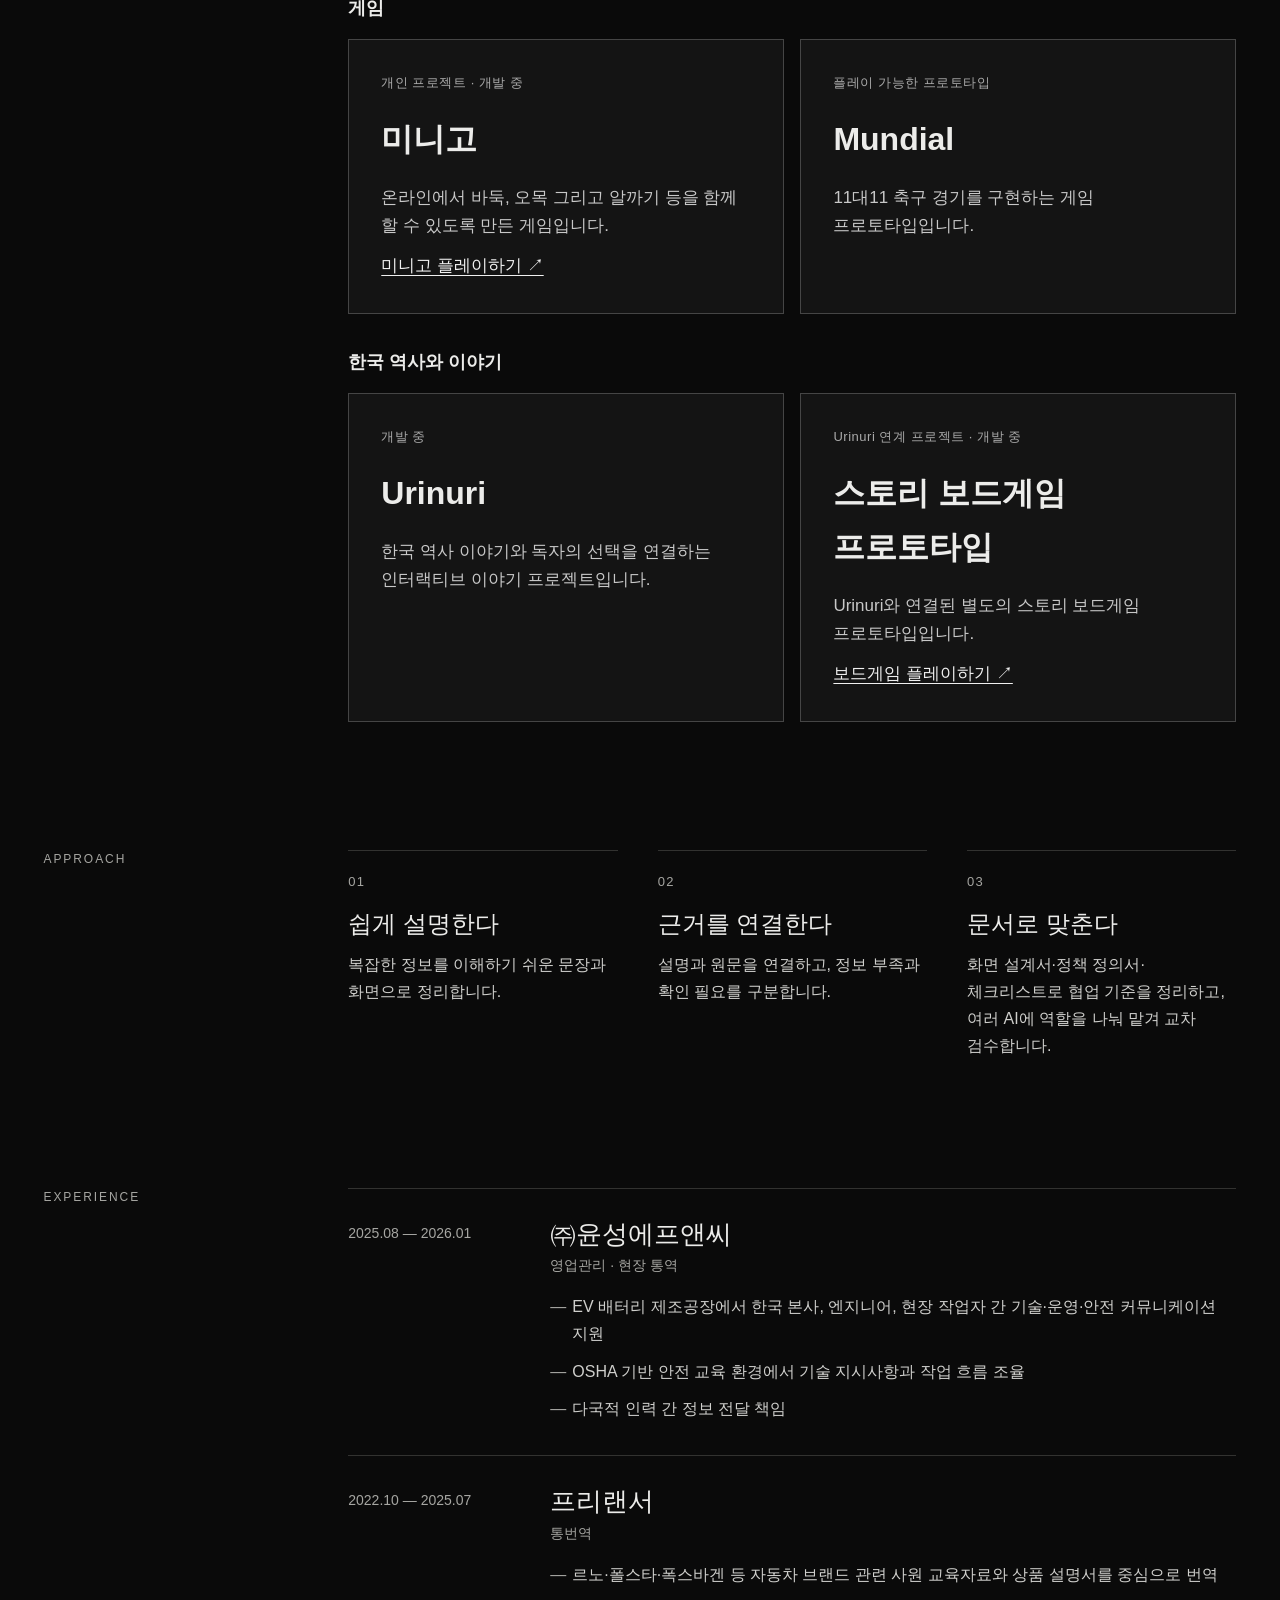
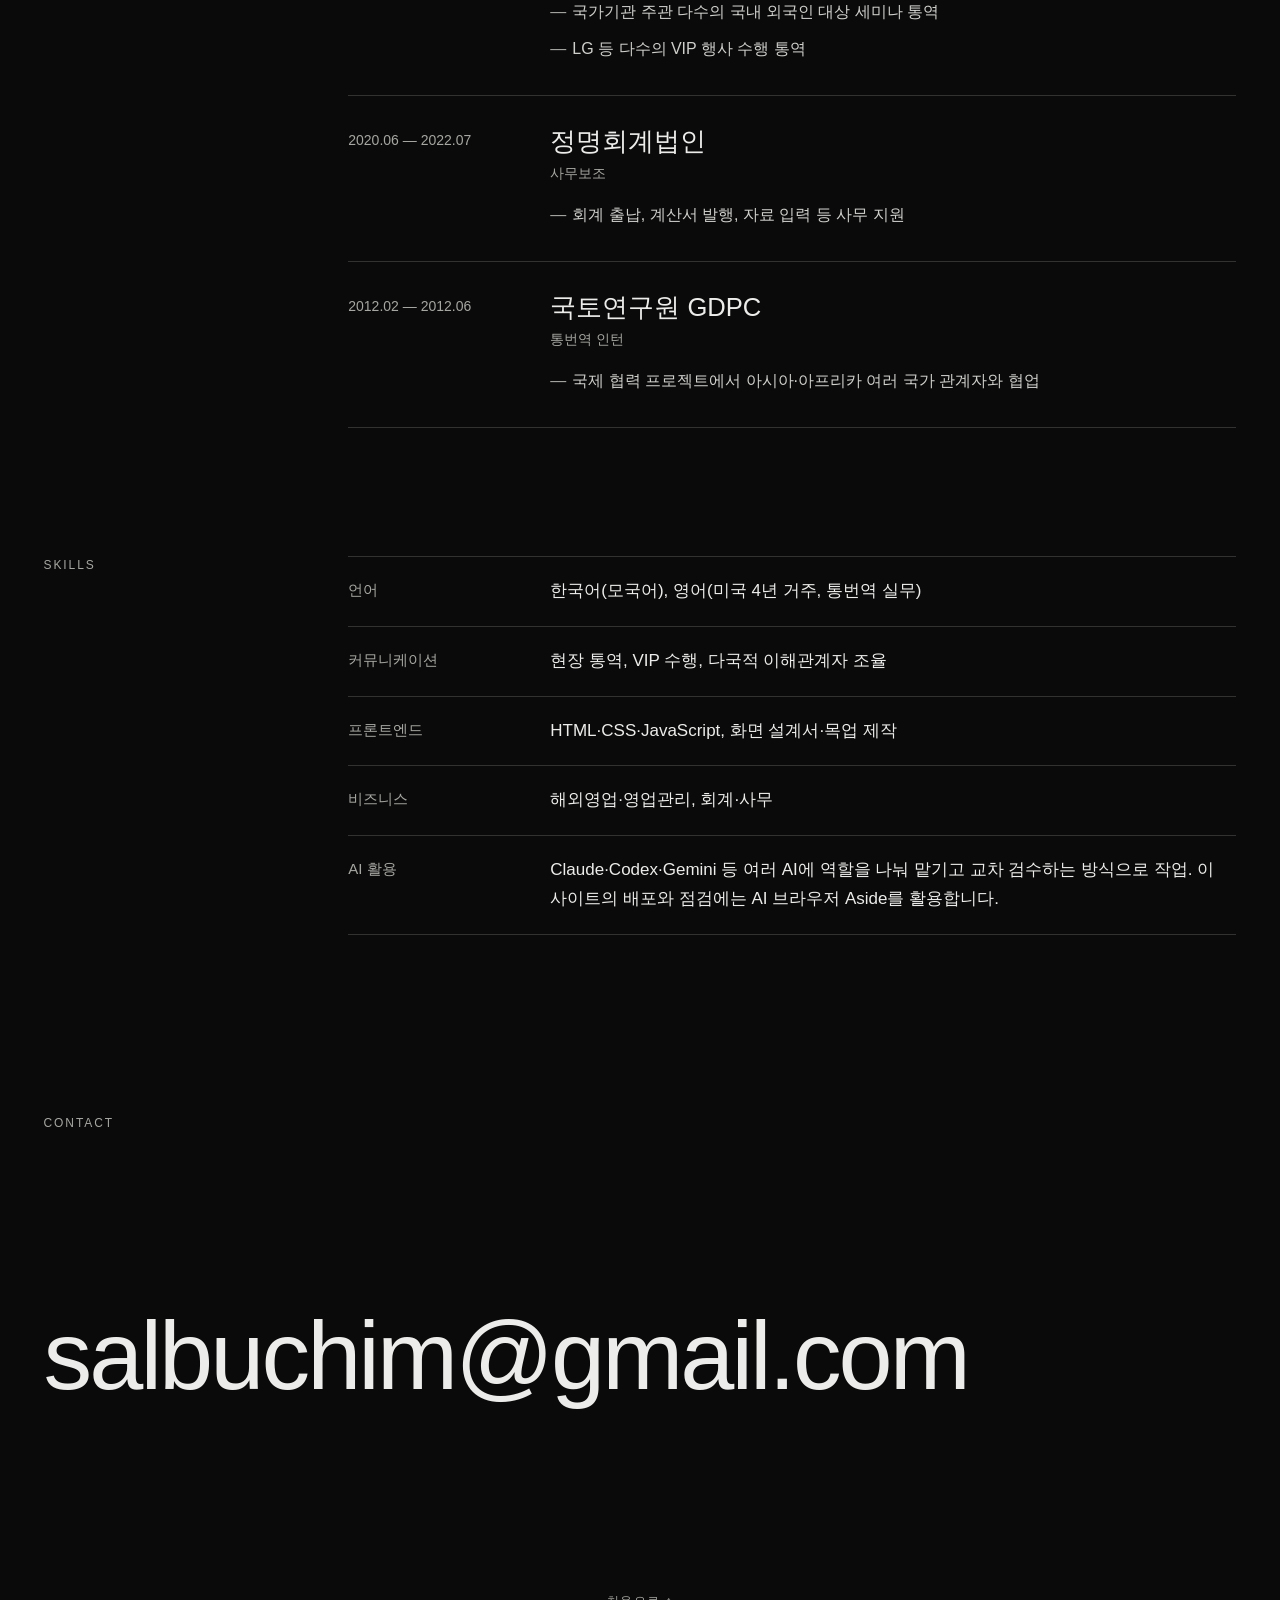
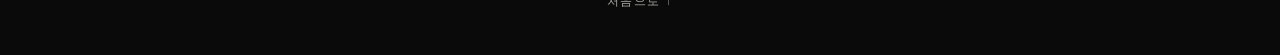
==== commit c40b2602: "Show projects on the portfolio homepage" ====
--- a/index.html
+++ b/index.html
@@ -16,7 +16,7 @@
   <meta name="twitter:card" content="summary_large_image">
   <meta name="theme-color" content="#0a0a0a">
   <link rel="icon" href="favicon.svg" type="image/svg+xml">
-  <link rel="stylesheet" href="style.css?v=20261003b">
+  <link rel="stylesheet" href="style.css?v=20261003b"> <link rel="stylesheet" href="projects/projects.css"> <style>#projects .project-group{margin-top:2rem}#projects .project-group h3{font-size:1.15rem;margin-bottom:1rem}#projects .project-card h4{font-size:clamp(1.35rem,4vw,2rem);margin:.55em 0}</style>
   <script>
     // 인트로는 JS가 있고, 해시 진입이 아니고, 동작 줄이기가 꺼져 있을 때만
     (function () {
@@ -42,7 +42,7 @@
 
     <nav class="top__nav" id="site-nav" aria-label="섹션 이동" data-label-en="Sections">
       <a href="#about">ABOUT</a>
-      <a href="#work">WORK</a> <a href="projects/index.html"><span class="ko">프로젝트</span><span class="en" lang="en">PROJECTS</span></a>
+      <a href="#work">WORK</a> <a href="#projects"><span class="ko">프로젝트</span><span class="en" lang="en">PROJECTS</span></a>
       <a href="#experience">EXPERIENCE</a>
       <a href="#skills">SKILLS</a>
       <a href="#contact">CONTACT</a>
@@ -179,7 +179,7 @@
         </div>
       </section>
 
-      <!-- APPROACH -->
+      <section class="row" id="projects" aria-labelledby="projects-label"><h2 class="row__label" id="projects-label"><span class="ko">프로젝트</span><span class="en" lang="en">PROJECTS</span></h2><div class="row__body"><p><span class="ko">팀과 함께 만든 금융 서비스부터 플레이와 이야기를 탐구하는 프로젝트까지.</span><span class="en" lang="en">From a team-built financial service to projects exploring play and storytelling.</span></p><section class="project-group" aria-labelledby="group-0"><h3 id="group-0"><span class="ko">대표 팀 프로젝트</span><span class="en" lang="en">Featured team project</span></h3><div class="project-grid single"><article class="project-card featured" aria-labelledby="card-0"><p class="meta"><span class="ko">팀 프로젝트 · 프론트엔드</span><span class="en" lang="en">Team project · Frontend</span></p><h4 id="card-0"><span class="ko">약관에 동의하시겠습니까?</span><span class="en" lang="en">Do You Agree to the Terms?</span></h4><p><span class="ko">금융상품 약관을 원문 근거와 연결해 쉽게 설명하는 웹 서비스, 약관 돋보기. 프론트엔드 화면 구현을 맡고 기획과 데이터 작업에도 참여했습니다.</span><span class="en" lang="en">Terms Magnifier explains bank product terms in plain language and links to the original clauses. I implemented the frontend and contributed to planning and data work.</span></p><a class="project-link" href="#work"><span class="ko">약관 돋보기 사례 보기 →</span><span class="en" lang="en">View Terms Magnifier case study →</span></a> &nbsp; <a class="project-link" href="https://www.yakgwan.com"><span class="ko">약관 돋보기 서비스 바로가기 ↗</span><span class="en" lang="en">Open Terms Magnifier ↗</span></a></article></div></section><section class="project-group" aria-labelledby="group-1"><h3 id="group-1"><span class="ko">게임</span><span class="en" lang="en">Games</span></h3><div class="project-grid"><article class="project-card" aria-labelledby="card-1"><p class="meta"><span class="ko">개인 프로젝트 · 개발 중</span><span class="en" lang="en">Personal project · In development</span></p><h4 id="card-1"><span class="ko">미니고</span><span class="en" lang="en">Minigo</span></h4><p><span class="ko">온라인에서 바둑, 오목 그리고 알까기 등을 함께 할 수 있도록 만든 게임입니다.</span><span class="en" lang="en">Play Go, Omok (Gomoku), Alkkagi (stone flicking), and more together online.</span></p><a class="project-link" href="https://minigo-87bcb.web.app/v4.html"><span class="ko">미니고 플레이하기 ↗</span><span class="en" lang="en">Play Minigo ↗</span></a></article> <article class="project-card" aria-labelledby="card-2"><p class="meta"><span class="ko">플레이 가능한 프로토타입</span><span class="en" lang="en">Playable prototype</span></p><h4 id="card-2"><span class="ko">Mundial</span><span class="en" lang="en">Mundial</span></h4><p><span class="ko">11대11 축구 경기를 구현하는 게임 프로토타입입니다.</span><span class="en" lang="en">A playable prototype for 11-a-side football.</span></p></article></div></section><section class="project-group" aria-labelledby="group-2"><h3 id="group-2"><span class="ko">한국 역사와 이야기</span><span class="en" lang="en">Korean history and stories</span></h3><div class="project-grid"><article class="project-card" aria-labelledby="card-3"><p class="meta"><span class="ko">개발 중</span><span class="en" lang="en">In development</span></p><h4 id="card-3"><span class="ko">Urinuri</span><span class="en" lang="en">Urinuri</span></h4><p><span class="ko">한국 역사 이야기와 독자의 선택을 연결하는 인터랙티브 이야기 프로젝트입니다.</span><span class="en" lang="en">An interactive storytelling project that connects Korean history with reader choices.</span></p></article> <article class="project-card" aria-labelledby="card-4"><p class="meta"><span class="ko">Urinuri 연계 프로젝트 · 개발 중</span><span class="en" lang="en">Companion to Urinuri · In development</span></p><h4 id="card-4"><span class="ko">스토리 보드게임 프로토타입</span><span class="en" lang="en">Story Board Game Prototype</span></h4><p><span class="ko">Urinuri와 연결된 별도의 스토리 보드게임 프로토타입입니다.</span><span class="en" lang="en">A separate story-driven board game prototype connected to Urinuri.</span></p><a class="project-link" href="https://storybg-hex-playtest-261112--react-v1-8ktv4a0o.web.app/#home"><span class="ko">보드게임 플레이하기 ↗</span><span class="en" lang="en">Play the board game ↗</span></a></article></div></section></div></section> <!-- APPROACH -->
       <section class="row" id="approach" aria-labelledby="approach-label">
         <h2 class="row__label" id="approach-label">APPROACH</h2>
         <div class="row__body">
--- a/projects/projects.css
+++ b/projects/projects.css
@@ -0,0 +1 @@
+.projects-page{background:#0a0a0a;color:#f0f0f0}.project-shell{width:min(calc(100% - 2.5rem),68rem);margin-inline:auto;padding-block:clamp(7rem,15vw,11rem) 4rem}.project-intro{border-bottom:1px solid #444;padding-bottom:2.5rem}.project-intro h1{font-size:clamp(3rem,10vw,7rem);letter-spacing:-.055em;line-height:1.08;margin:.25em 0}.project-intro>p:last-child,.project-card p:not(.meta){color:#c8c8c8;line-height:1.65}.project-group{margin-top:3rem}.project-group h2{font-size:1.15rem;margin-bottom:1rem}.project-grid{display:grid;grid-template-columns:repeat(2,minmax(0,1fr));gap:1rem}.project-grid.single{grid-template-columns:minmax(0,1fr)}.project-card{min-width:0;overflow-wrap:anywhere;border:1px solid #454545;background:#141414;padding:clamp(1.2rem,4vw,2rem)}.project-card.featured{border-top:2px solid #ddd}.project-card h3{font-size:clamp(1.35rem,4vw,2rem);margin:.55em 0}.project-card .meta,.project-intro .meta{color:#aaa}.project-link{display:inline-block;margin-top:.75rem;color:#f0f0f0;text-decoration:underline;text-underline-offset:.25em}.projects-page .top__nav [aria-current=page]{text-decoration:underline;text-underline-offset:.25em}.project-footer{margin-top:3rem;border-top:1px solid #444;padding-top:1.25rem}@media(max-width:620px){.project-grid{grid-template-columns:1fr}}
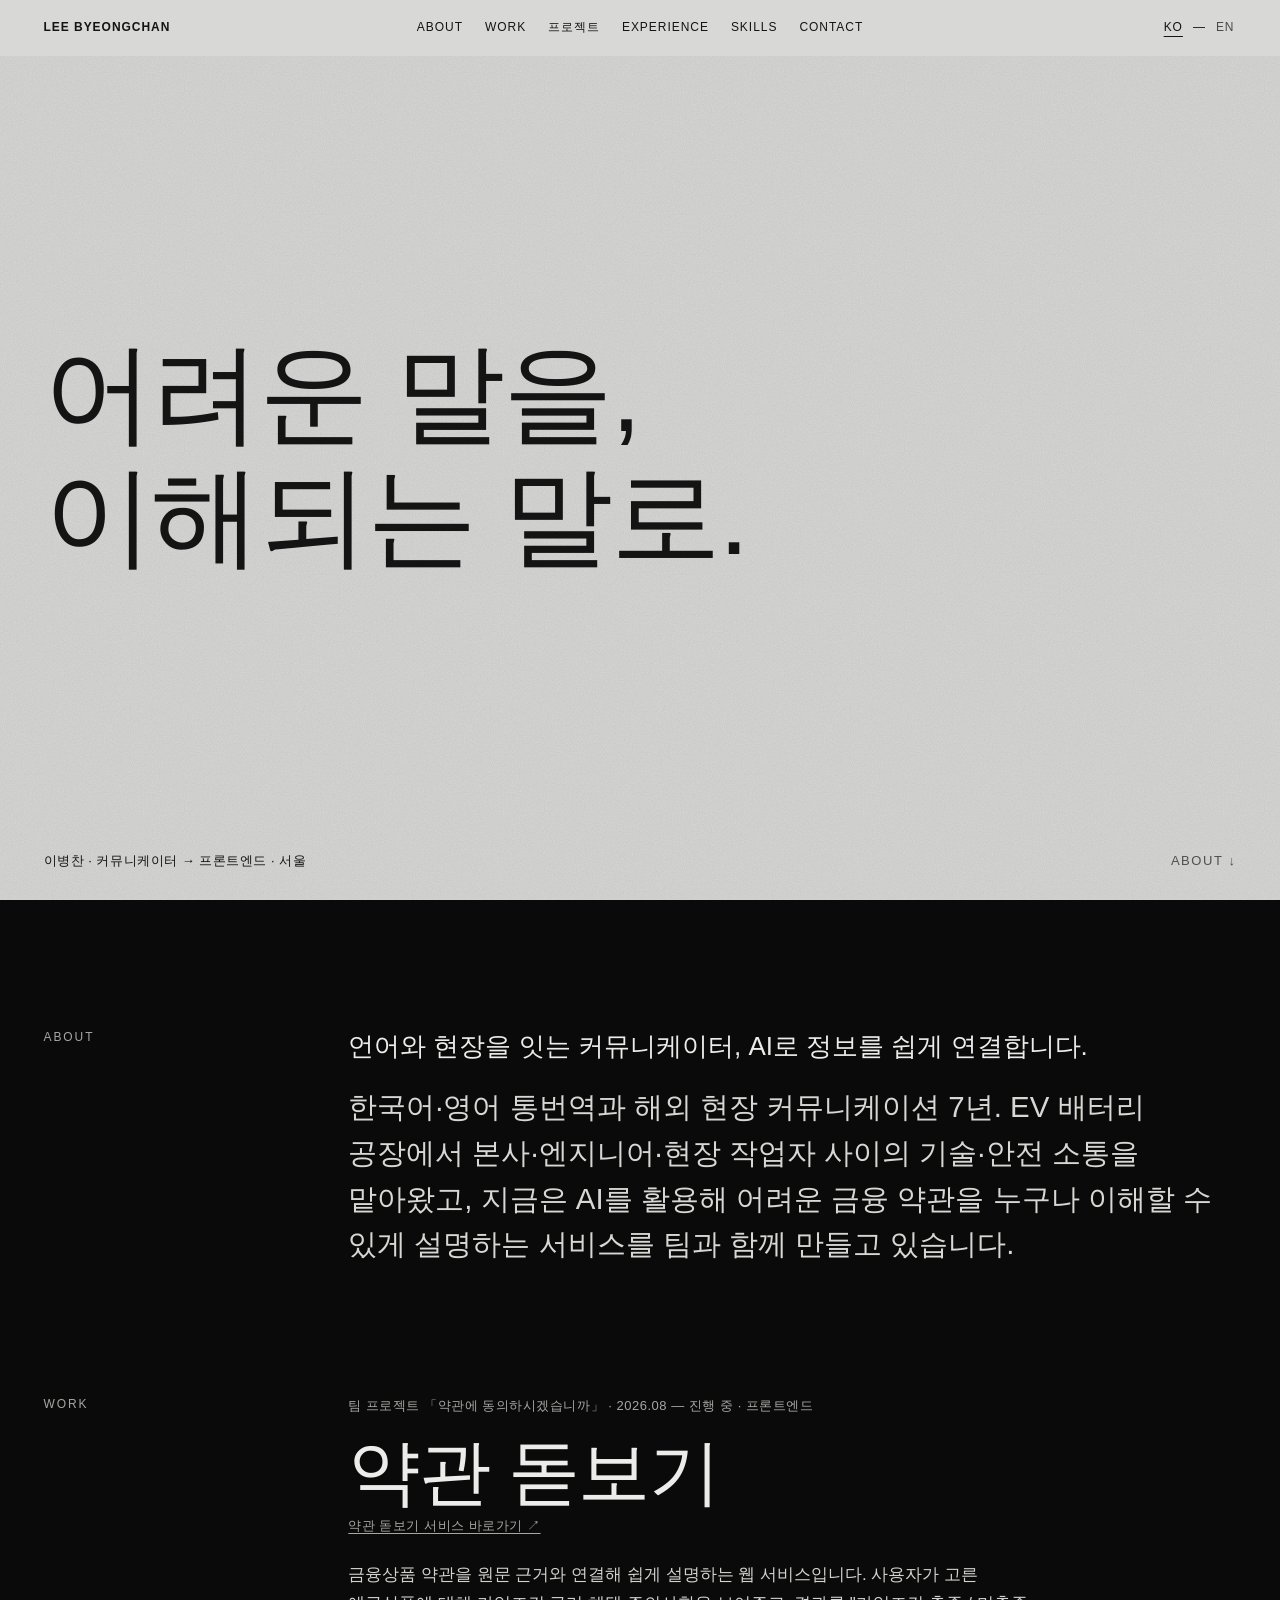
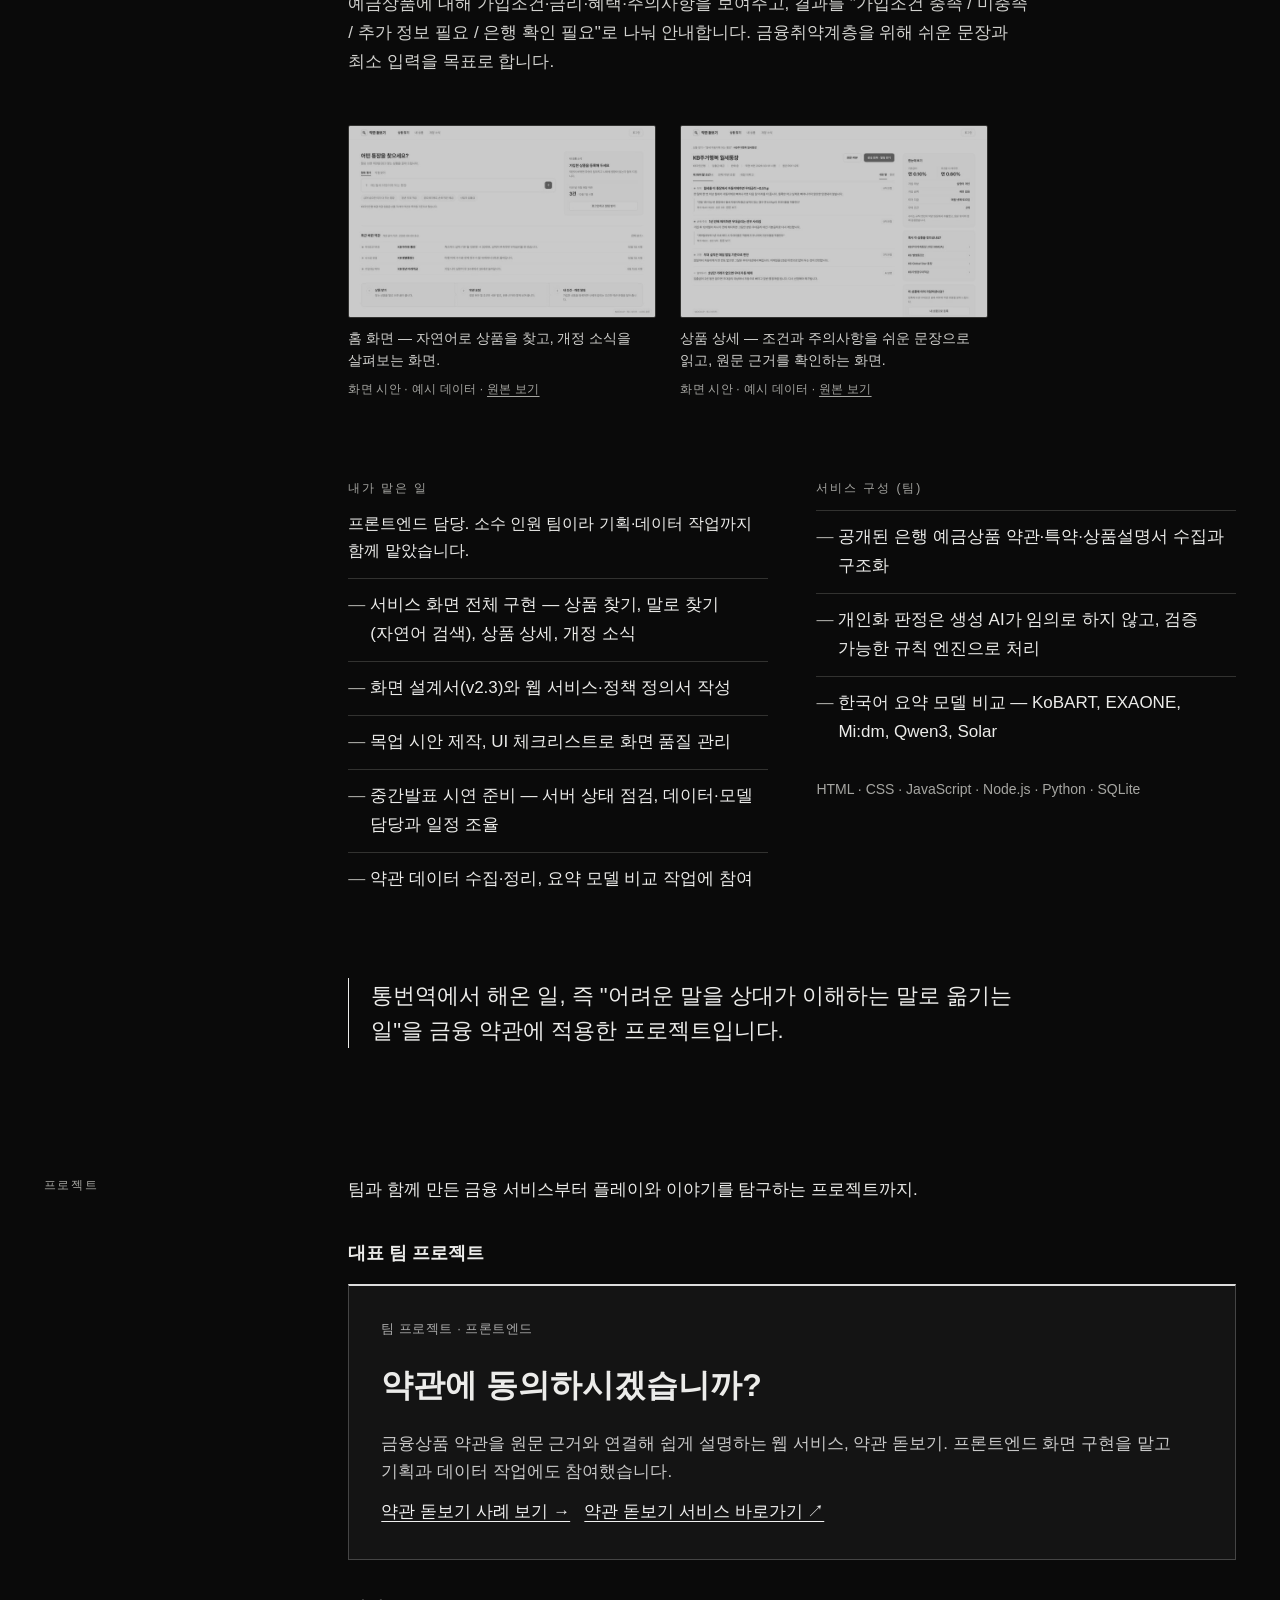
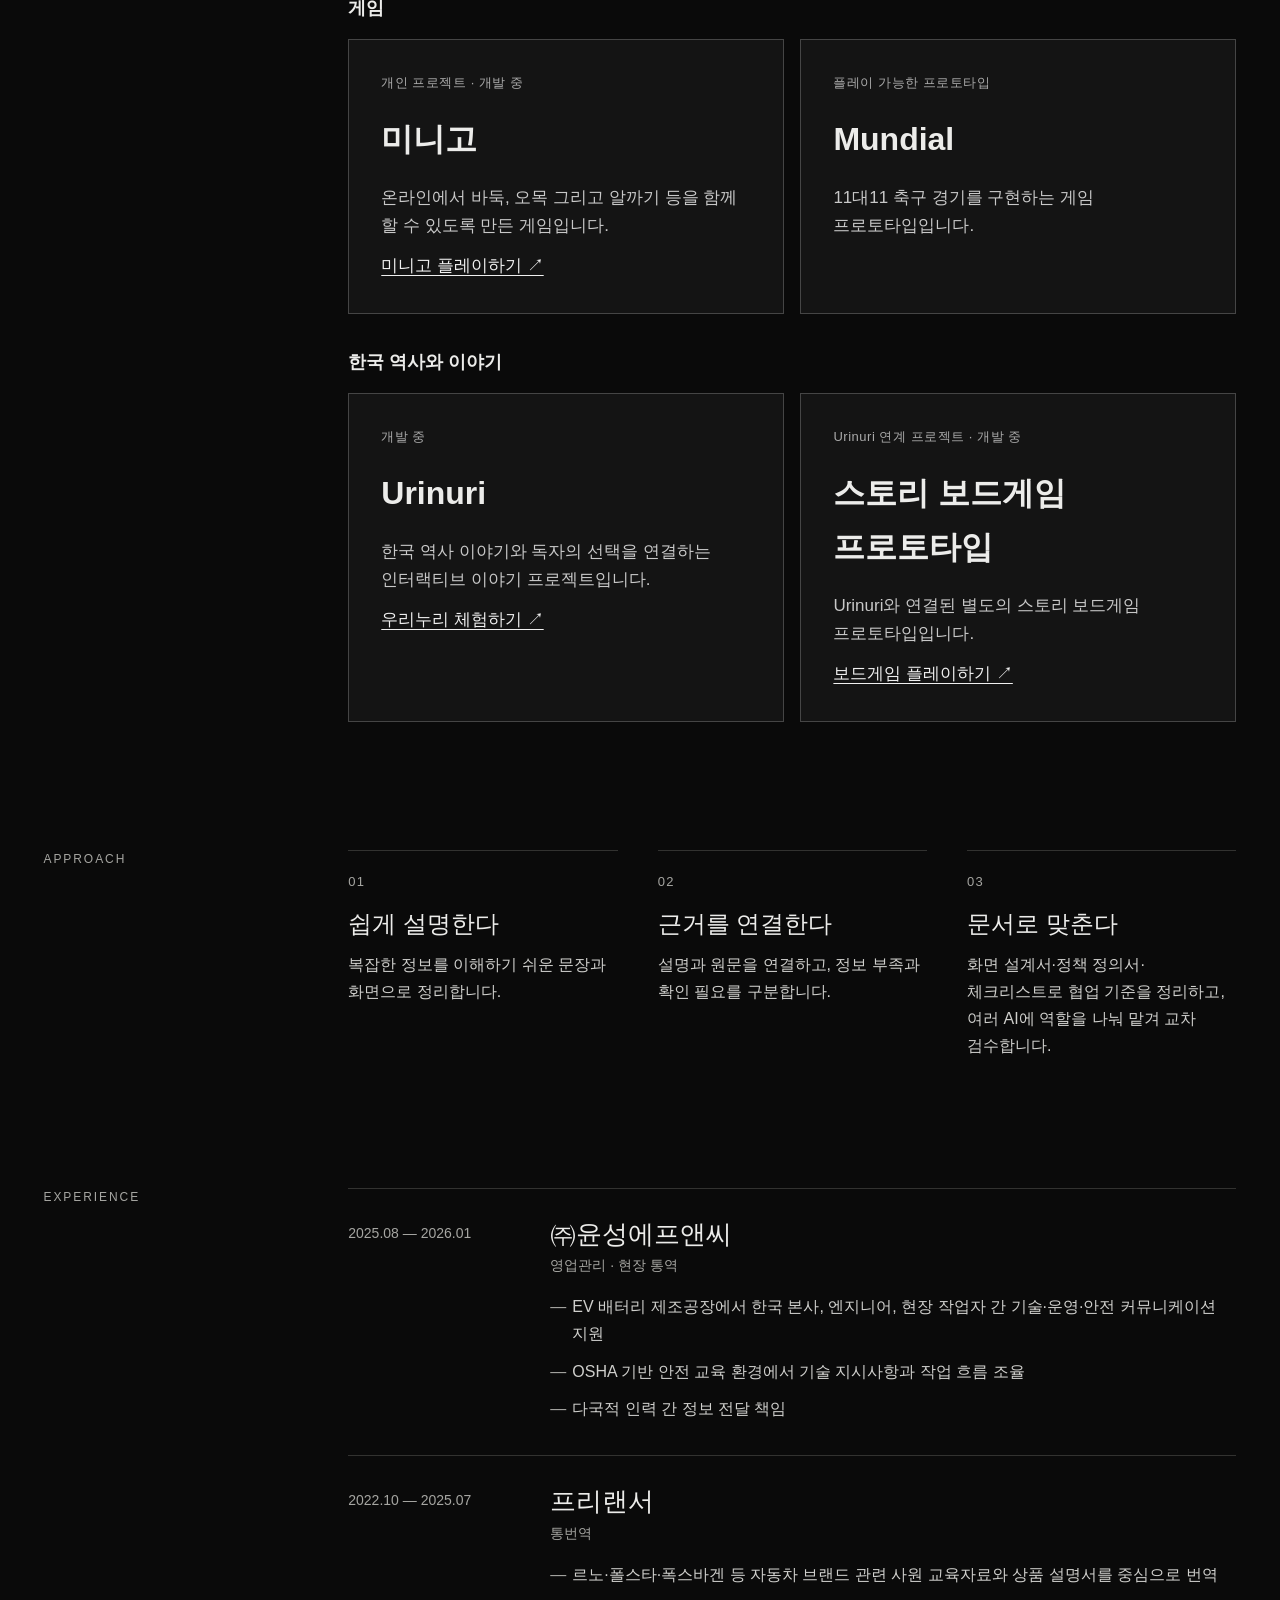
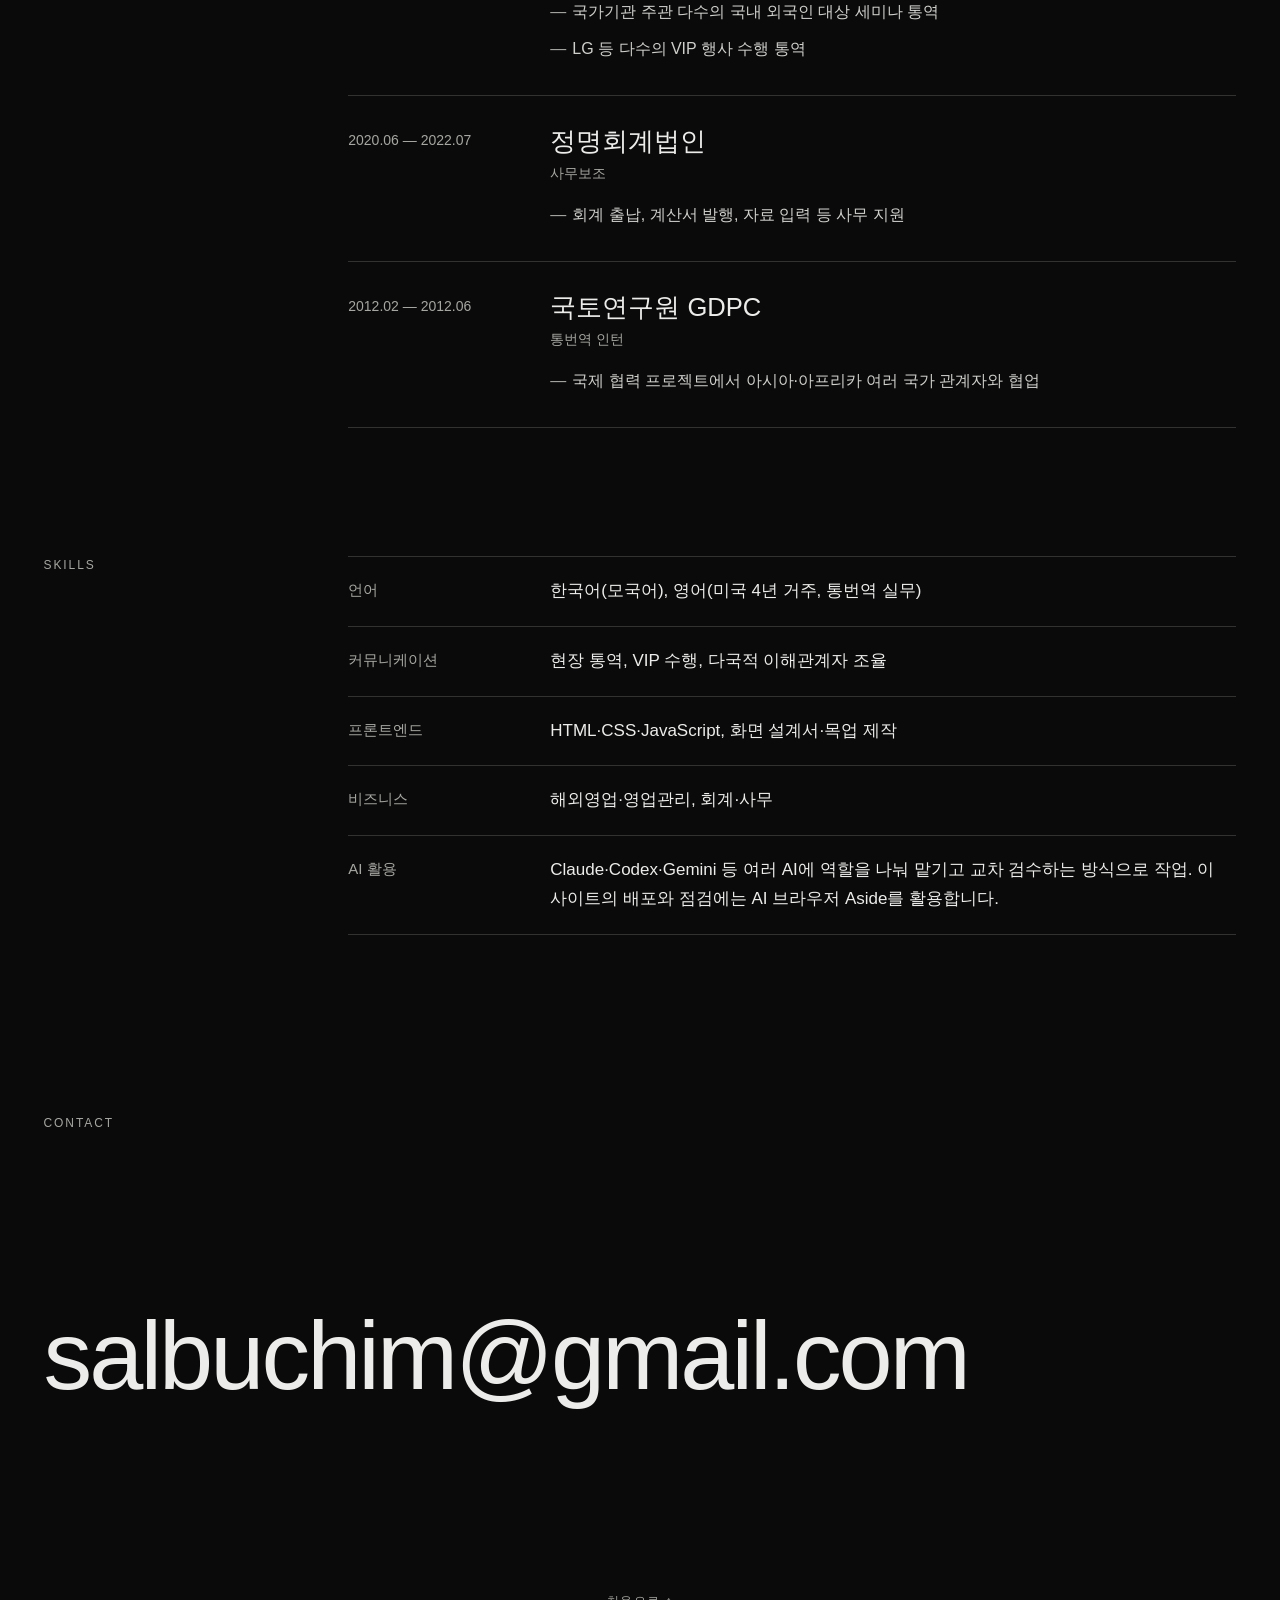
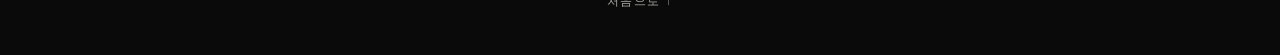
==== commit 33c75e19: "Link the Urinuri demo from the portfolio" ====
--- a/index.html
+++ b/index.html
@@ -179,7 +179,7 @@
         </div>
       </section>
 
-      <section class="row" id="projects" aria-labelledby="projects-label"><h2 class="row__label" id="projects-label"><span class="ko">프로젝트</span><span class="en" lang="en">PROJECTS</span></h2><div class="row__body"><p><span class="ko">팀과 함께 만든 금융 서비스부터 플레이와 이야기를 탐구하는 프로젝트까지.</span><span class="en" lang="en">From a team-built financial service to projects exploring play and storytelling.</span></p><section class="project-group" aria-labelledby="group-0"><h3 id="group-0"><span class="ko">대표 팀 프로젝트</span><span class="en" lang="en">Featured team project</span></h3><div class="project-grid single"><article class="project-card featured" aria-labelledby="card-0"><p class="meta"><span class="ko">팀 프로젝트 · 프론트엔드</span><span class="en" lang="en">Team project · Frontend</span></p><h4 id="card-0"><span class="ko">약관에 동의하시겠습니까?</span><span class="en" lang="en">Do You Agree to the Terms?</span></h4><p><span class="ko">금융상품 약관을 원문 근거와 연결해 쉽게 설명하는 웹 서비스, 약관 돋보기. 프론트엔드 화면 구현을 맡고 기획과 데이터 작업에도 참여했습니다.</span><span class="en" lang="en">Terms Magnifier explains bank product terms in plain language and links to the original clauses. I implemented the frontend and contributed to planning and data work.</span></p><a class="project-link" href="#work"><span class="ko">약관 돋보기 사례 보기 →</span><span class="en" lang="en">View Terms Magnifier case study →</span></a> &nbsp; <a class="project-link" href="https://www.yakgwan.com"><span class="ko">약관 돋보기 서비스 바로가기 ↗</span><span class="en" lang="en">Open Terms Magnifier ↗</span></a></article></div></section><section class="project-group" aria-labelledby="group-1"><h3 id="group-1"><span class="ko">게임</span><span class="en" lang="en">Games</span></h3><div class="project-grid"><article class="project-card" aria-labelledby="card-1"><p class="meta"><span class="ko">개인 프로젝트 · 개발 중</span><span class="en" lang="en">Personal project · In development</span></p><h4 id="card-1"><span class="ko">미니고</span><span class="en" lang="en">Minigo</span></h4><p><span class="ko">온라인에서 바둑, 오목 그리고 알까기 등을 함께 할 수 있도록 만든 게임입니다.</span><span class="en" lang="en">Play Go, Omok (Gomoku), Alkkagi (stone flicking), and more together online.</span></p><a class="project-link" href="https://minigo-87bcb.web.app/v4.html"><span class="ko">미니고 플레이하기 ↗</span><span class="en" lang="en">Play Minigo ↗</span></a></article> <article class="project-card" aria-labelledby="card-2"><p class="meta"><span class="ko">플레이 가능한 프로토타입</span><span class="en" lang="en">Playable prototype</span></p><h4 id="card-2"><span class="ko">Mundial</span><span class="en" lang="en">Mundial</span></h4><p><span class="ko">11대11 축구 경기를 구현하는 게임 프로토타입입니다.</span><span class="en" lang="en">A playable prototype for 11-a-side football.</span></p></article></div></section><section class="project-group" aria-labelledby="group-2"><h3 id="group-2"><span class="ko">한국 역사와 이야기</span><span class="en" lang="en">Korean history and stories</span></h3><div class="project-grid"><article class="project-card" aria-labelledby="card-3"><p class="meta"><span class="ko">개발 중</span><span class="en" lang="en">In development</span></p><h4 id="card-3"><span class="ko">Urinuri</span><span class="en" lang="en">Urinuri</span></h4><p><span class="ko">한국 역사 이야기와 독자의 선택을 연결하는 인터랙티브 이야기 프로젝트입니다.</span><span class="en" lang="en">An interactive storytelling project that connects Korean history with reader choices.</span></p></article> <article class="project-card" aria-labelledby="card-4"><p class="meta"><span class="ko">Urinuri 연계 프로젝트 · 개발 중</span><span class="en" lang="en">Companion to Urinuri · In development</span></p><h4 id="card-4"><span class="ko">스토리 보드게임 프로토타입</span><span class="en" lang="en">Story Board Game Prototype</span></h4><p><span class="ko">Urinuri와 연결된 별도의 스토리 보드게임 프로토타입입니다.</span><span class="en" lang="en">A separate story-driven board game prototype connected to Urinuri.</span></p><a class="project-link" href="https://storybg-hex-playtest-261112--react-v1-8ktv4a0o.web.app/#home"><span class="ko">보드게임 플레이하기 ↗</span><span class="en" lang="en">Play the board game ↗</span></a></article></div></section></div></section> <!-- APPROACH -->
+      <section class="row" id="projects" aria-labelledby="projects-label"><h2 class="row__label" id="projects-label"><span class="ko">프로젝트</span><span class="en" lang="en">PROJECTS</span></h2><div class="row__body"><p><span class="ko">팀과 함께 만든 금융 서비스부터 플레이와 이야기를 탐구하는 프로젝트까지.</span><span class="en" lang="en">From a team-built financial service to projects exploring play and storytelling.</span></p><section class="project-group" aria-labelledby="group-0"><h3 id="group-0"><span class="ko">대표 팀 프로젝트</span><span class="en" lang="en">Featured team project</span></h3><div class="project-grid single"><article class="project-card featured" aria-labelledby="card-0"><p class="meta"><span class="ko">팀 프로젝트 · 프론트엔드</span><span class="en" lang="en">Team project · Frontend</span></p><h4 id="card-0"><span class="ko">약관에 동의하시겠습니까?</span><span class="en" lang="en">Do You Agree to the Terms?</span></h4><p><span class="ko">금융상품 약관을 원문 근거와 연결해 쉽게 설명하는 웹 서비스, 약관 돋보기. 프론트엔드 화면 구현을 맡고 기획과 데이터 작업에도 참여했습니다.</span><span class="en" lang="en">Terms Magnifier explains bank product terms in plain language and links to the original clauses. I implemented the frontend and contributed to planning and data work.</span></p><a class="project-link" href="#work"><span class="ko">약관 돋보기 사례 보기 →</span><span class="en" lang="en">View Terms Magnifier case study →</span></a> &nbsp; <a class="project-link" href="https://www.yakgwan.com"><span class="ko">약관 돋보기 서비스 바로가기 ↗</span><span class="en" lang="en">Open Terms Magnifier ↗</span></a></article></div></section><section class="project-group" aria-labelledby="group-1"><h3 id="group-1"><span class="ko">게임</span><span class="en" lang="en">Games</span></h3><div class="project-grid"><article class="project-card" aria-labelledby="card-1"><p class="meta"><span class="ko">개인 프로젝트 · 개발 중</span><span class="en" lang="en">Personal project · In development</span></p><h4 id="card-1"><span class="ko">미니고</span><span class="en" lang="en">Minigo</span></h4><p><span class="ko">온라인에서 바둑, 오목 그리고 알까기 등을 함께 할 수 있도록 만든 게임입니다.</span><span class="en" lang="en">Play Go, Omok (Gomoku), Alkkagi (stone flicking), and more together online.</span></p><a class="project-link" href="https://minigo-87bcb.web.app/v4.html"><span class="ko">미니고 플레이하기 ↗</span><span class="en" lang="en">Play Minigo ↗</span></a></article> <article class="project-card" aria-labelledby="card-2"><p class="meta"><span class="ko">플레이 가능한 프로토타입</span><span class="en" lang="en">Playable prototype</span></p><h4 id="card-2"><span class="ko">Mundial</span><span class="en" lang="en">Mundial</span></h4><p><span class="ko">11대11 축구 경기를 구현하는 게임 프로토타입입니다.</span><span class="en" lang="en">A playable prototype for 11-a-side football.</span></p></article></div></section><section class="project-group" aria-labelledby="group-2"><h3 id="group-2"><span class="ko">한국 역사와 이야기</span><span class="en" lang="en">Korean history and stories</span></h3><div class="project-grid"><article class="project-card" aria-labelledby="card-3"><p class="meta"><span class="ko">개발 중</span><span class="en" lang="en">In development</span></p><h4 id="card-3"><span class="ko">Urinuri</span><span class="en" lang="en">Urinuri</span></h4><p><span class="ko">한국 역사 이야기와 독자의 선택을 연결하는 인터랙티브 이야기 프로젝트입니다.</span><span class="en" lang="en">An interactive storytelling project that connects Korean history with reader choices.</span></p><a class="project-link" href="https://urinuri.vercel.app/"><span class="ko">우리누리 체험하기 ↗</span><span class="en" lang="en">Try Urinuri ↗</span></a></article> <article class="project-card" aria-labelledby="card-4"><p class="meta"><span class="ko">Urinuri 연계 프로젝트 · 개발 중</span><span class="en" lang="en">Companion to Urinuri · In development</span></p><h4 id="card-4"><span class="ko">스토리 보드게임 프로토타입</span><span class="en" lang="en">Story Board Game Prototype</span></h4><p><span class="ko">Urinuri와 연결된 별도의 스토리 보드게임 프로토타입입니다.</span><span class="en" lang="en">A separate story-driven board game prototype connected to Urinuri.</span></p><a class="project-link" href="https://storybg-hex-playtest-261112--react-v1-8ktv4a0o.web.app/#home"><span class="ko">보드게임 플레이하기 ↗</span><span class="en" lang="en">Play the board game ↗</span></a></article></div></section></div></section> <!-- APPROACH -->
       <section class="row" id="approach" aria-labelledby="approach-label">
         <h2 class="row__label" id="approach-label">APPROACH</h2>
         <div class="row__body">
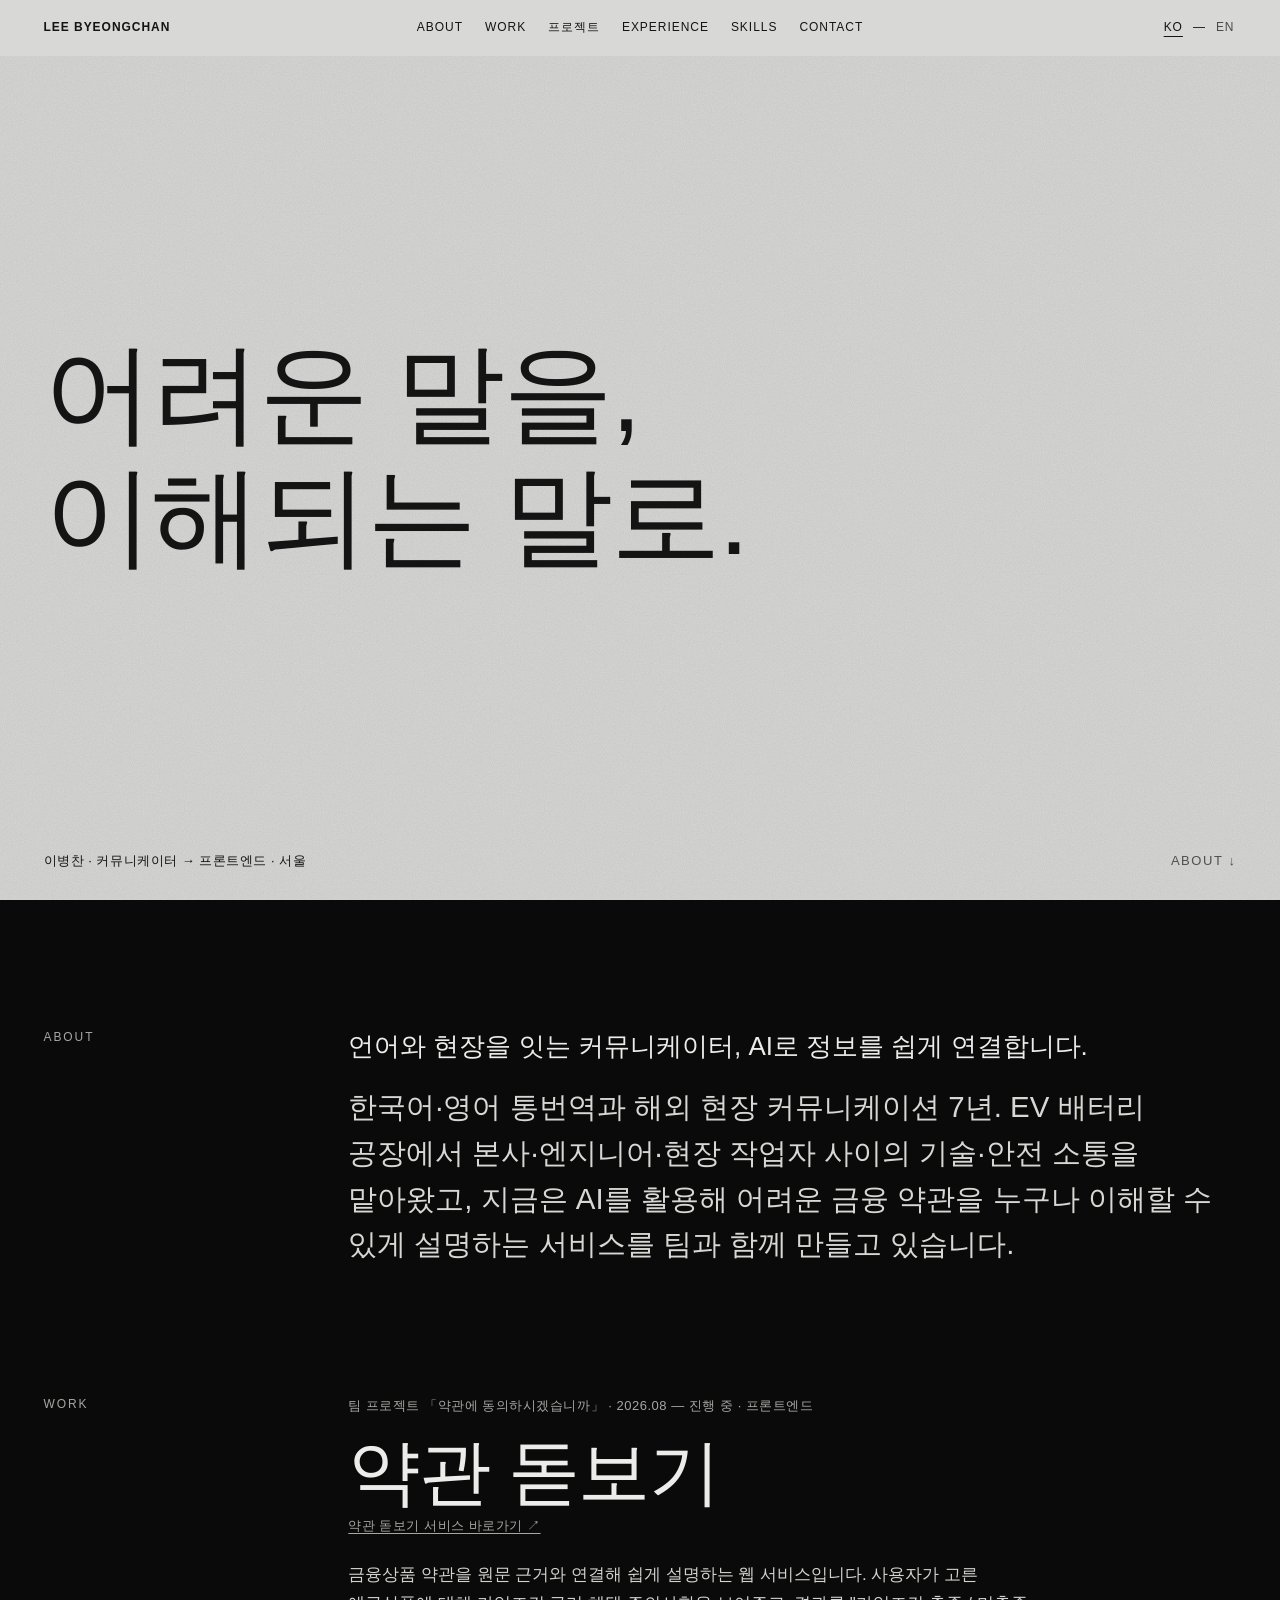
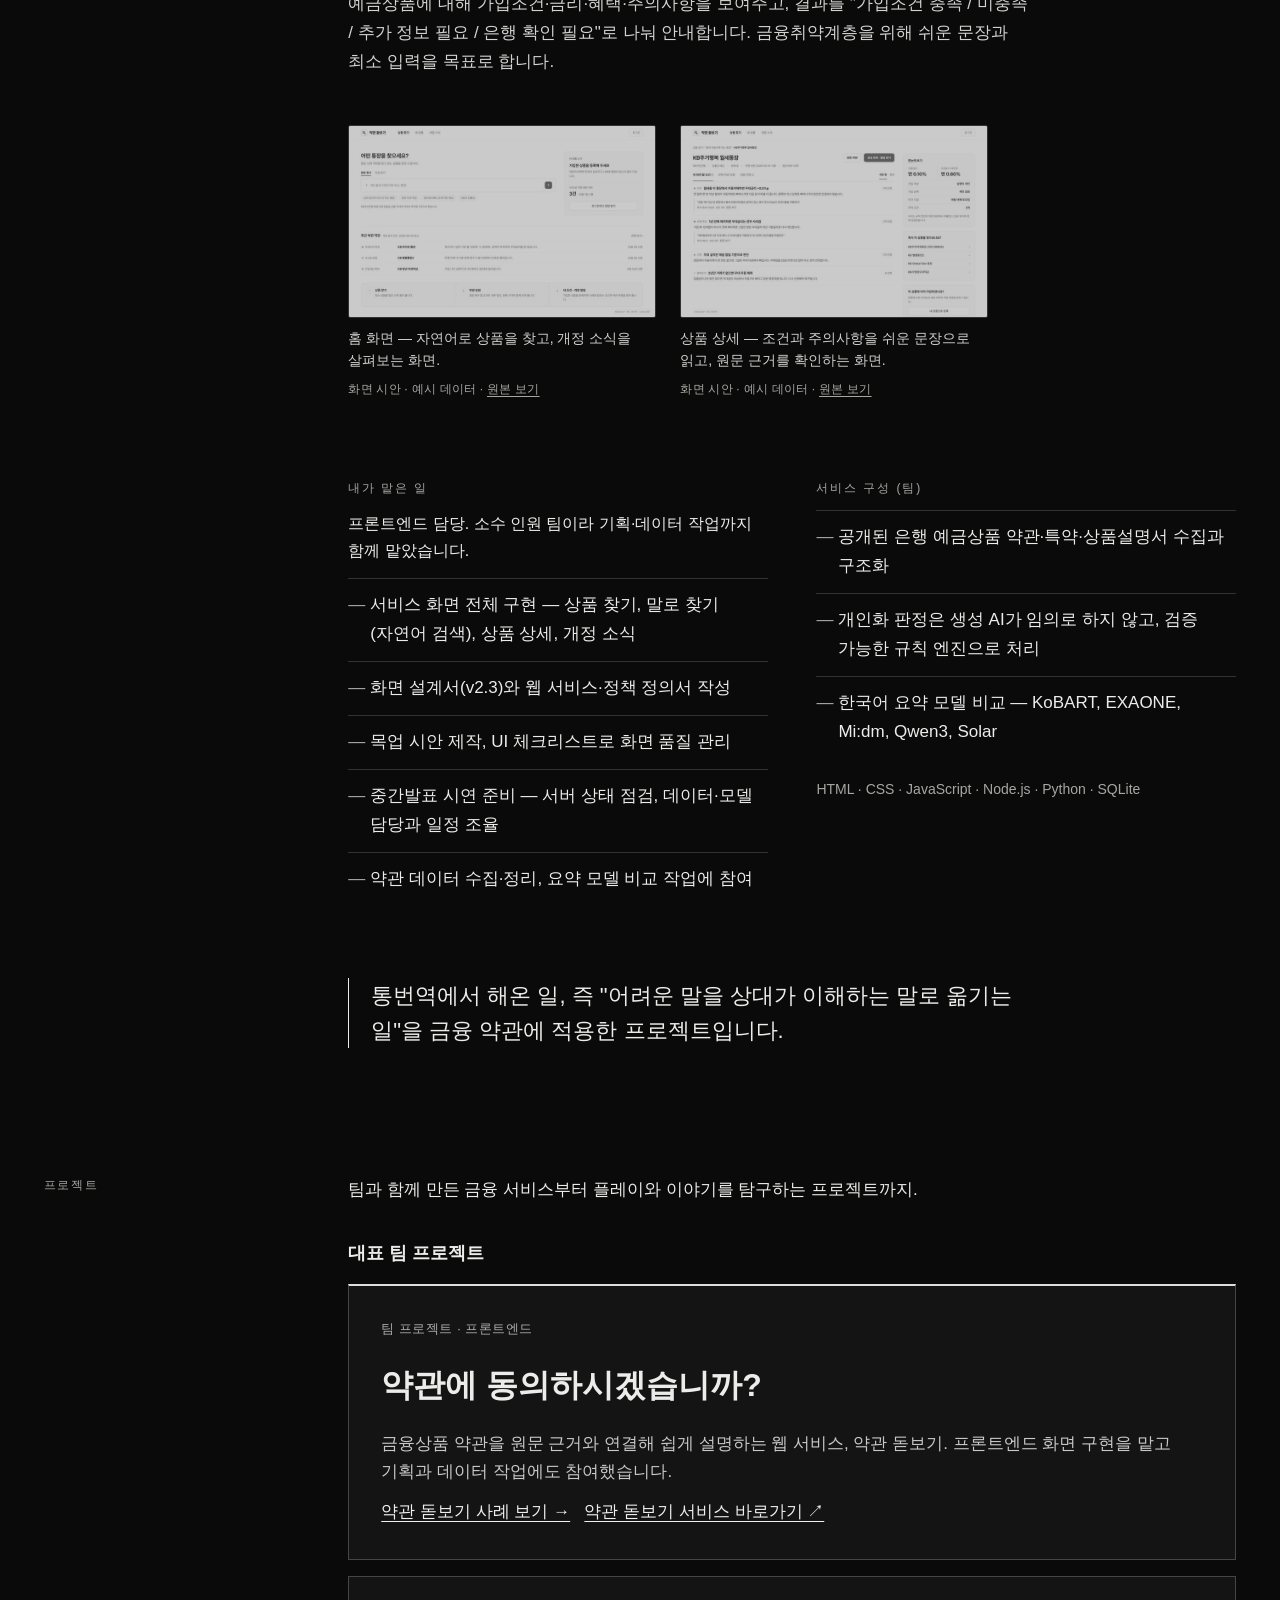
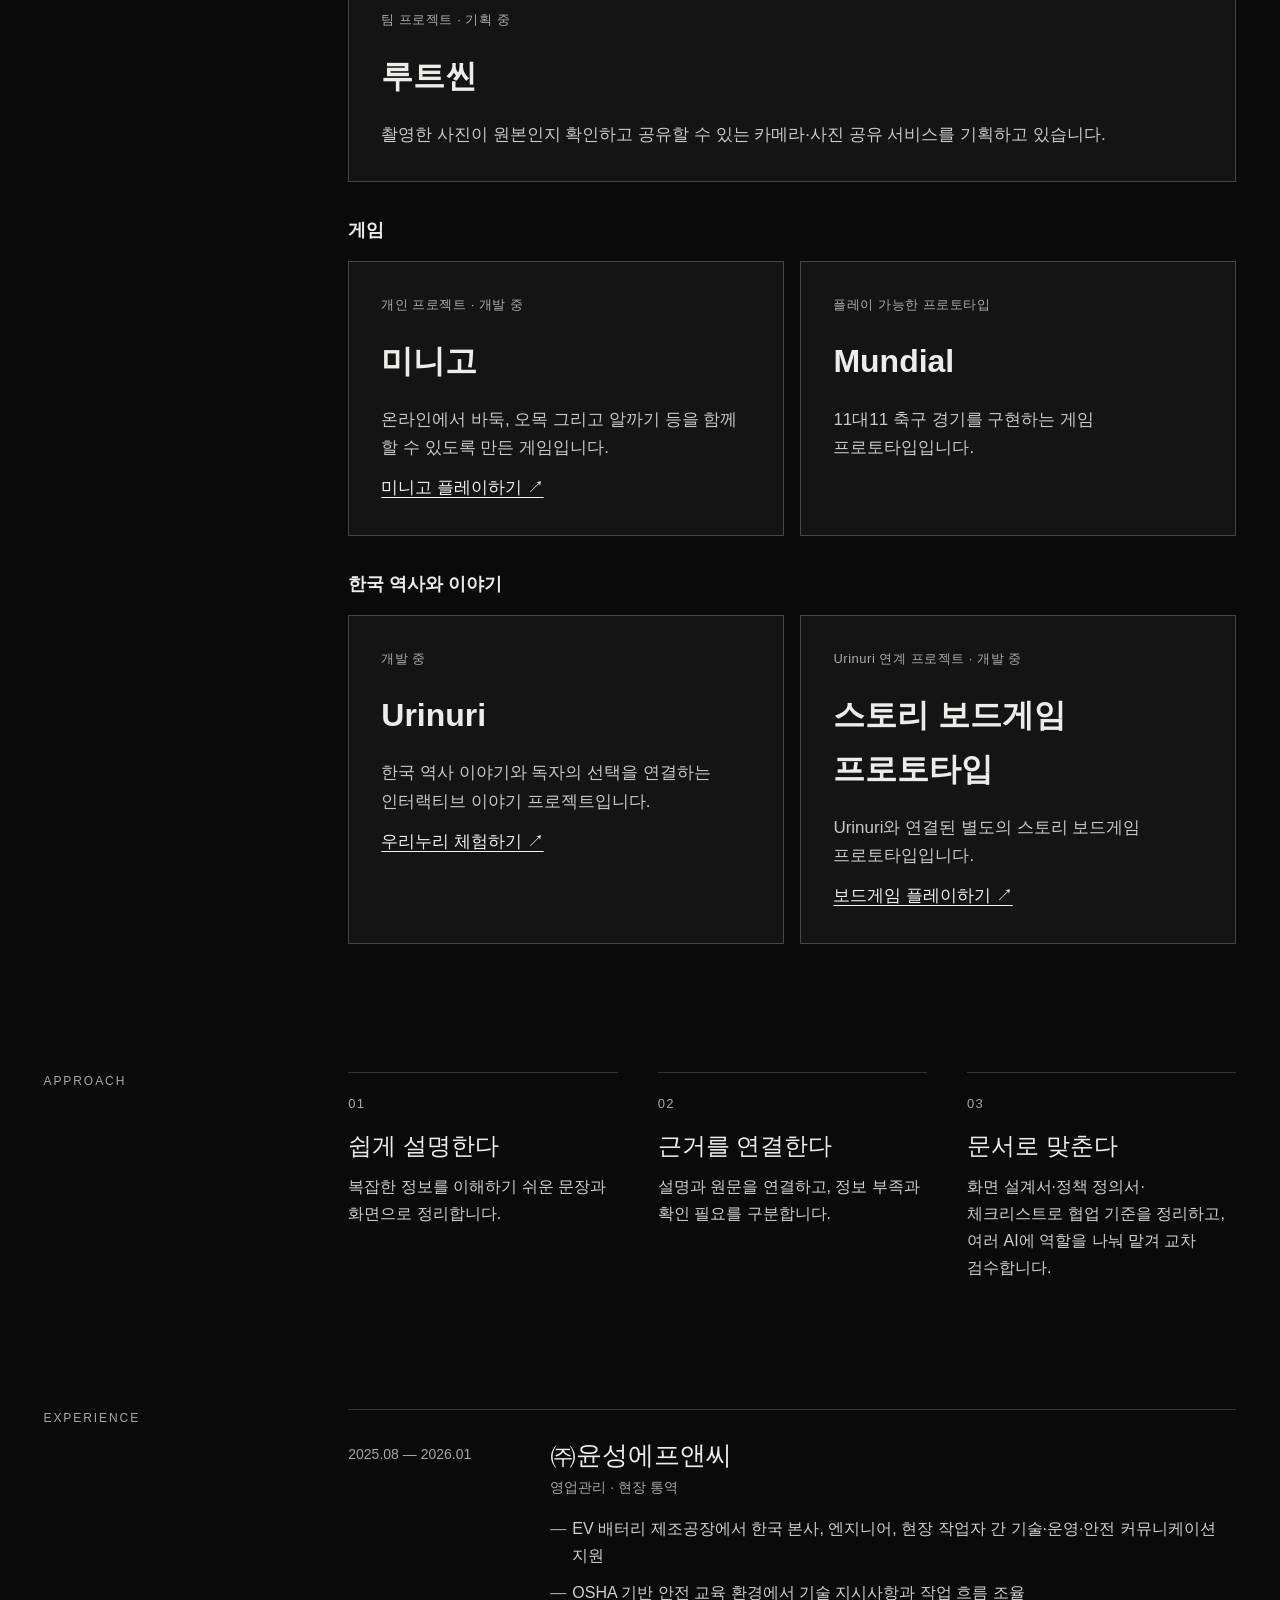
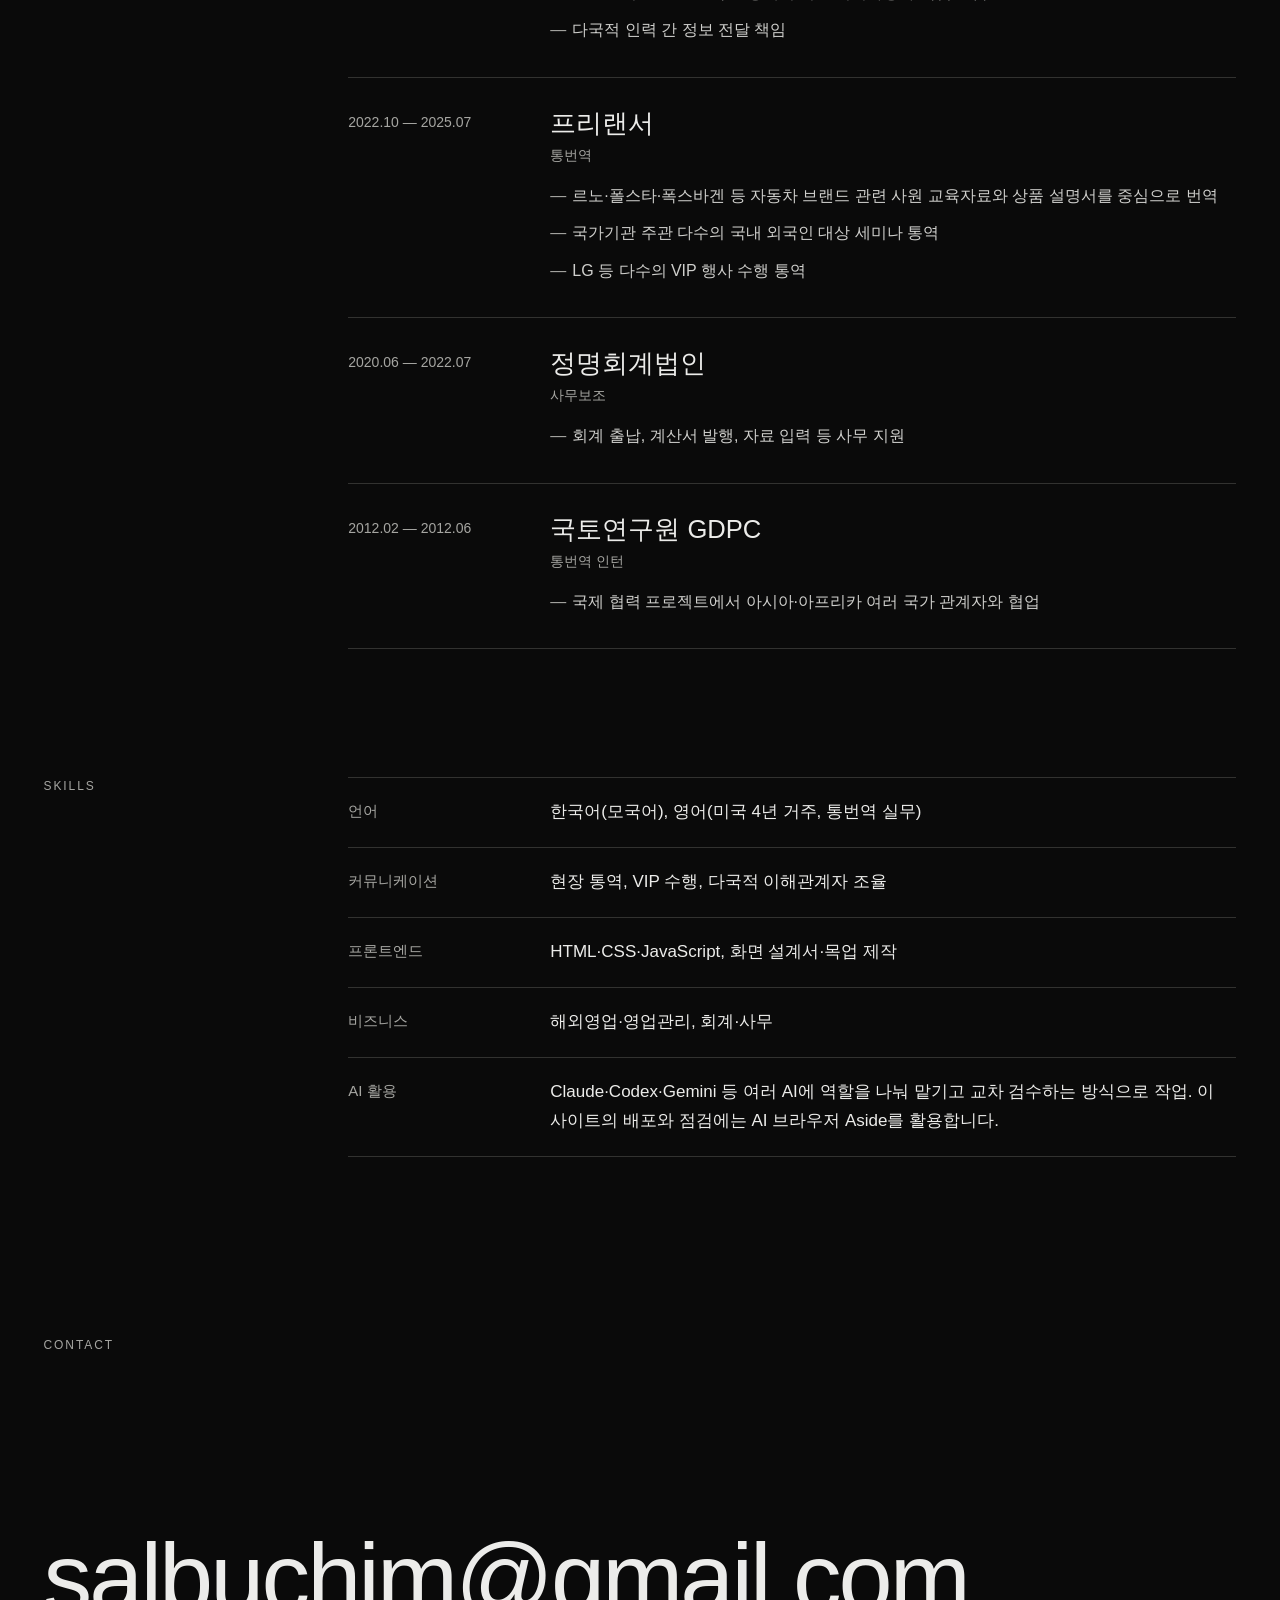
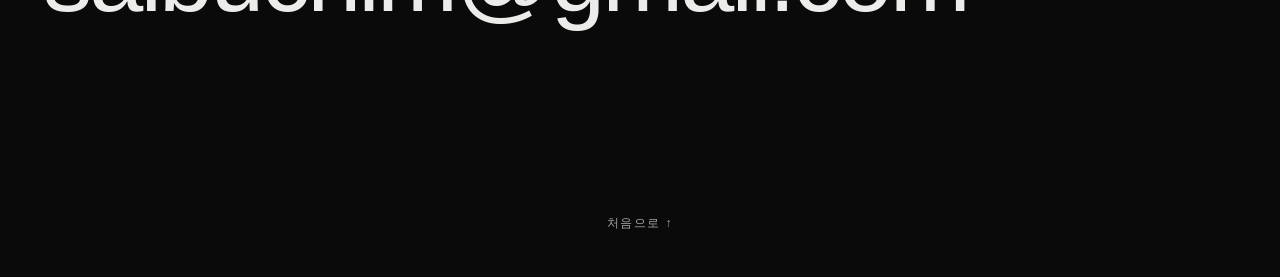
==== commit 7cc63049: "Add Rootscene to the team projects" ====
--- a/index.html
+++ b/index.html
@@ -179,7 +179,7 @@
         </div>
       </section>
 
-      <section class="row" id="projects" aria-labelledby="projects-label"><h2 class="row__label" id="projects-label"><span class="ko">프로젝트</span><span class="en" lang="en">PROJECTS</span></h2><div class="row__body"><p><span class="ko">팀과 함께 만든 금융 서비스부터 플레이와 이야기를 탐구하는 프로젝트까지.</span><span class="en" lang="en">From a team-built financial service to projects exploring play and storytelling.</span></p><section class="project-group" aria-labelledby="group-0"><h3 id="group-0"><span class="ko">대표 팀 프로젝트</span><span class="en" lang="en">Featured team project</span></h3><div class="project-grid single"><article class="project-card featured" aria-labelledby="card-0"><p class="meta"><span class="ko">팀 프로젝트 · 프론트엔드</span><span class="en" lang="en">Team project · Frontend</span></p><h4 id="card-0"><span class="ko">약관에 동의하시겠습니까?</span><span class="en" lang="en">Do You Agree to the Terms?</span></h4><p><span class="ko">금융상품 약관을 원문 근거와 연결해 쉽게 설명하는 웹 서비스, 약관 돋보기. 프론트엔드 화면 구현을 맡고 기획과 데이터 작업에도 참여했습니다.</span><span class="en" lang="en">Terms Magnifier explains bank product terms in plain language and links to the original clauses. I implemented the frontend and contributed to planning and data work.</span></p><a class="project-link" href="#work"><span class="ko">약관 돋보기 사례 보기 →</span><span class="en" lang="en">View Terms Magnifier case study →</span></a> &nbsp; <a class="project-link" href="https://www.yakgwan.com"><span class="ko">약관 돋보기 서비스 바로가기 ↗</span><span class="en" lang="en">Open Terms Magnifier ↗</span></a></article></div></section><section class="project-group" aria-labelledby="group-1"><h3 id="group-1"><span class="ko">게임</span><span class="en" lang="en">Games</span></h3><div class="project-grid"><article class="project-card" aria-labelledby="card-1"><p class="meta"><span class="ko">개인 프로젝트 · 개발 중</span><span class="en" lang="en">Personal project · In development</span></p><h4 id="card-1"><span class="ko">미니고</span><span class="en" lang="en">Minigo</span></h4><p><span class="ko">온라인에서 바둑, 오목 그리고 알까기 등을 함께 할 수 있도록 만든 게임입니다.</span><span class="en" lang="en">Play Go, Omok (Gomoku), Alkkagi (stone flicking), and more together online.</span></p><a class="project-link" href="https://minigo-87bcb.web.app/v4.html"><span class="ko">미니고 플레이하기 ↗</span><span class="en" lang="en">Play Minigo ↗</span></a></article> <article class="project-card" aria-labelledby="card-2"><p class="meta"><span class="ko">플레이 가능한 프로토타입</span><span class="en" lang="en">Playable prototype</span></p><h4 id="card-2"><span class="ko">Mundial</span><span class="en" lang="en">Mundial</span></h4><p><span class="ko">11대11 축구 경기를 구현하는 게임 프로토타입입니다.</span><span class="en" lang="en">A playable prototype for 11-a-side football.</span></p></article></div></section><section class="project-group" aria-labelledby="group-2"><h3 id="group-2"><span class="ko">한국 역사와 이야기</span><span class="en" lang="en">Korean history and stories</span></h3><div class="project-grid"><article class="project-card" aria-labelledby="card-3"><p class="meta"><span class="ko">개발 중</span><span class="en" lang="en">In development</span></p><h4 id="card-3"><span class="ko">Urinuri</span><span class="en" lang="en">Urinuri</span></h4><p><span class="ko">한국 역사 이야기와 독자의 선택을 연결하는 인터랙티브 이야기 프로젝트입니다.</span><span class="en" lang="en">An interactive storytelling project that connects Korean history with reader choices.</span></p><a class="project-link" href="https://urinuri.vercel.app/"><span class="ko">우리누리 체험하기 ↗</span><span class="en" lang="en">Try Urinuri ↗</span></a></article> <article class="project-card" aria-labelledby="card-4"><p class="meta"><span class="ko">Urinuri 연계 프로젝트 · 개발 중</span><span class="en" lang="en">Companion to Urinuri · In development</span></p><h4 id="card-4"><span class="ko">스토리 보드게임 프로토타입</span><span class="en" lang="en">Story Board Game Prototype</span></h4><p><span class="ko">Urinuri와 연결된 별도의 스토리 보드게임 프로토타입입니다.</span><span class="en" lang="en">A separate story-driven board game prototype connected to Urinuri.</span></p><a class="project-link" href="https://storybg-hex-playtest-261112--react-v1-8ktv4a0o.web.app/#home"><span class="ko">보드게임 플레이하기 ↗</span><span class="en" lang="en">Play the board game ↗</span></a></article></div></section></div></section> <!-- APPROACH -->
+      <section class="row" id="projects" aria-labelledby="projects-label"><h2 class="row__label" id="projects-label"><span class="ko">프로젝트</span><span class="en" lang="en">PROJECTS</span></h2><div class="row__body"><p><span class="ko">팀과 함께 만든 금융 서비스부터 플레이와 이야기를 탐구하는 프로젝트까지.</span><span class="en" lang="en">From a team-built financial service to projects exploring play and storytelling.</span></p><section class="project-group" aria-labelledby="group-0"><h3 id="group-0"><span class="ko">대표 팀 프로젝트</span><span class="en" lang="en">Featured team project</span></h3><div class="project-grid single"><article class="project-card featured" aria-labelledby="card-0"><p class="meta"><span class="ko">팀 프로젝트 · 프론트엔드</span><span class="en" lang="en">Team project · Frontend</span></p><h4 id="card-0"><span class="ko">약관에 동의하시겠습니까?</span><span class="en" lang="en">Do You Agree to the Terms?</span></h4><p><span class="ko">금융상품 약관을 원문 근거와 연결해 쉽게 설명하는 웹 서비스, 약관 돋보기. 프론트엔드 화면 구현을 맡고 기획과 데이터 작업에도 참여했습니다.</span><span class="en" lang="en">Terms Magnifier explains bank product terms in plain language and links to the original clauses. I implemented the frontend and contributed to planning and data work.</span></p><a class="project-link" href="#work"><span class="ko">약관 돋보기 사례 보기 →</span><span class="en" lang="en">View Terms Magnifier case study →</span></a> &nbsp; <a class="project-link" href="https://www.yakgwan.com"><span class="ko">약관 돋보기 서비스 바로가기 ↗</span><span class="en" lang="en">Open Terms Magnifier ↗</span></a></article><article class="project-card" aria-labelledby="card-rootscene"><p class="meta"><span class="ko">팀 프로젝트 · 기획 중</span><span class="en" lang="en">Team project · In planning</span></p><h4 id="card-rootscene"><span class="ko">루트씬</span><span class="en" lang="en">Rootscene</span></h4><p><span class="ko">촬영한 사진이 원본인지 확인하고 공유할 수 있는 카메라·사진 공유 서비스를 기획하고 있습니다.</span><span class="en" lang="en">A team project designing a camera and photo-sharing service that lets people verify and share original photos.</span></p></article></div></section><section class="project-group" aria-labelledby="group-1"><h3 id="group-1"><span class="ko">게임</span><span class="en" lang="en">Games</span></h3><div class="project-grid"><article class="project-card" aria-labelledby="card-1"><p class="meta"><span class="ko">개인 프로젝트 · 개발 중</span><span class="en" lang="en">Personal project · In development</span></p><h4 id="card-1"><span class="ko">미니고</span><span class="en" lang="en">Minigo</span></h4><p><span class="ko">온라인에서 바둑, 오목 그리고 알까기 등을 함께 할 수 있도록 만든 게임입니다.</span><span class="en" lang="en">Play Go, Omok (Gomoku), Alkkagi (stone flicking), and more together online.</span></p><a class="project-link" href="https://minigo-87bcb.web.app/v4.html"><span class="ko">미니고 플레이하기 ↗</span><span class="en" lang="en">Play Minigo ↗</span></a></article> <article class="project-card" aria-labelledby="card-2"><p class="meta"><span class="ko">플레이 가능한 프로토타입</span><span class="en" lang="en">Playable prototype</span></p><h4 id="card-2"><span class="ko">Mundial</span><span class="en" lang="en">Mundial</span></h4><p><span class="ko">11대11 축구 경기를 구현하는 게임 프로토타입입니다.</span><span class="en" lang="en">A playable prototype for 11-a-side football.</span></p></article></div></section><section class="project-group" aria-labelledby="group-2"><h3 id="group-2"><span class="ko">한국 역사와 이야기</span><span class="en" lang="en">Korean history and stories</span></h3><div class="project-grid"><article class="project-card" aria-labelledby="card-3"><p class="meta"><span class="ko">개발 중</span><span class="en" lang="en">In development</span></p><h4 id="card-3"><span class="ko">Urinuri</span><span class="en" lang="en">Urinuri</span></h4><p><span class="ko">한국 역사 이야기와 독자의 선택을 연결하는 인터랙티브 이야기 프로젝트입니다.</span><span class="en" lang="en">An interactive storytelling project that connects Korean history with reader choices.</span></p><a class="project-link" href="https://urinuri.vercel.app/"><span class="ko">우리누리 체험하기 ↗</span><span class="en" lang="en">Try Urinuri ↗</span></a></article> <article class="project-card" aria-labelledby="card-4"><p class="meta"><span class="ko">Urinuri 연계 프로젝트 · 개발 중</span><span class="en" lang="en">Companion to Urinuri · In development</span></p><h4 id="card-4"><span class="ko">스토리 보드게임 프로토타입</span><span class="en" lang="en">Story Board Game Prototype</span></h4><p><span class="ko">Urinuri와 연결된 별도의 스토리 보드게임 프로토타입입니다.</span><span class="en" lang="en">A separate story-driven board game prototype connected to Urinuri.</span></p><a class="project-link" href="https://storybg-hex-playtest-261112--react-v1-8ktv4a0o.web.app/#home"><span class="ko">보드게임 플레이하기 ↗</span><span class="en" lang="en">Play the board game ↗</span></a></article></div></section></div></section> <!-- APPROACH -->
       <section class="row" id="approach" aria-labelledby="approach-label">
         <h2 class="row__label" id="approach-label">APPROACH</h2>
         <div class="row__body">
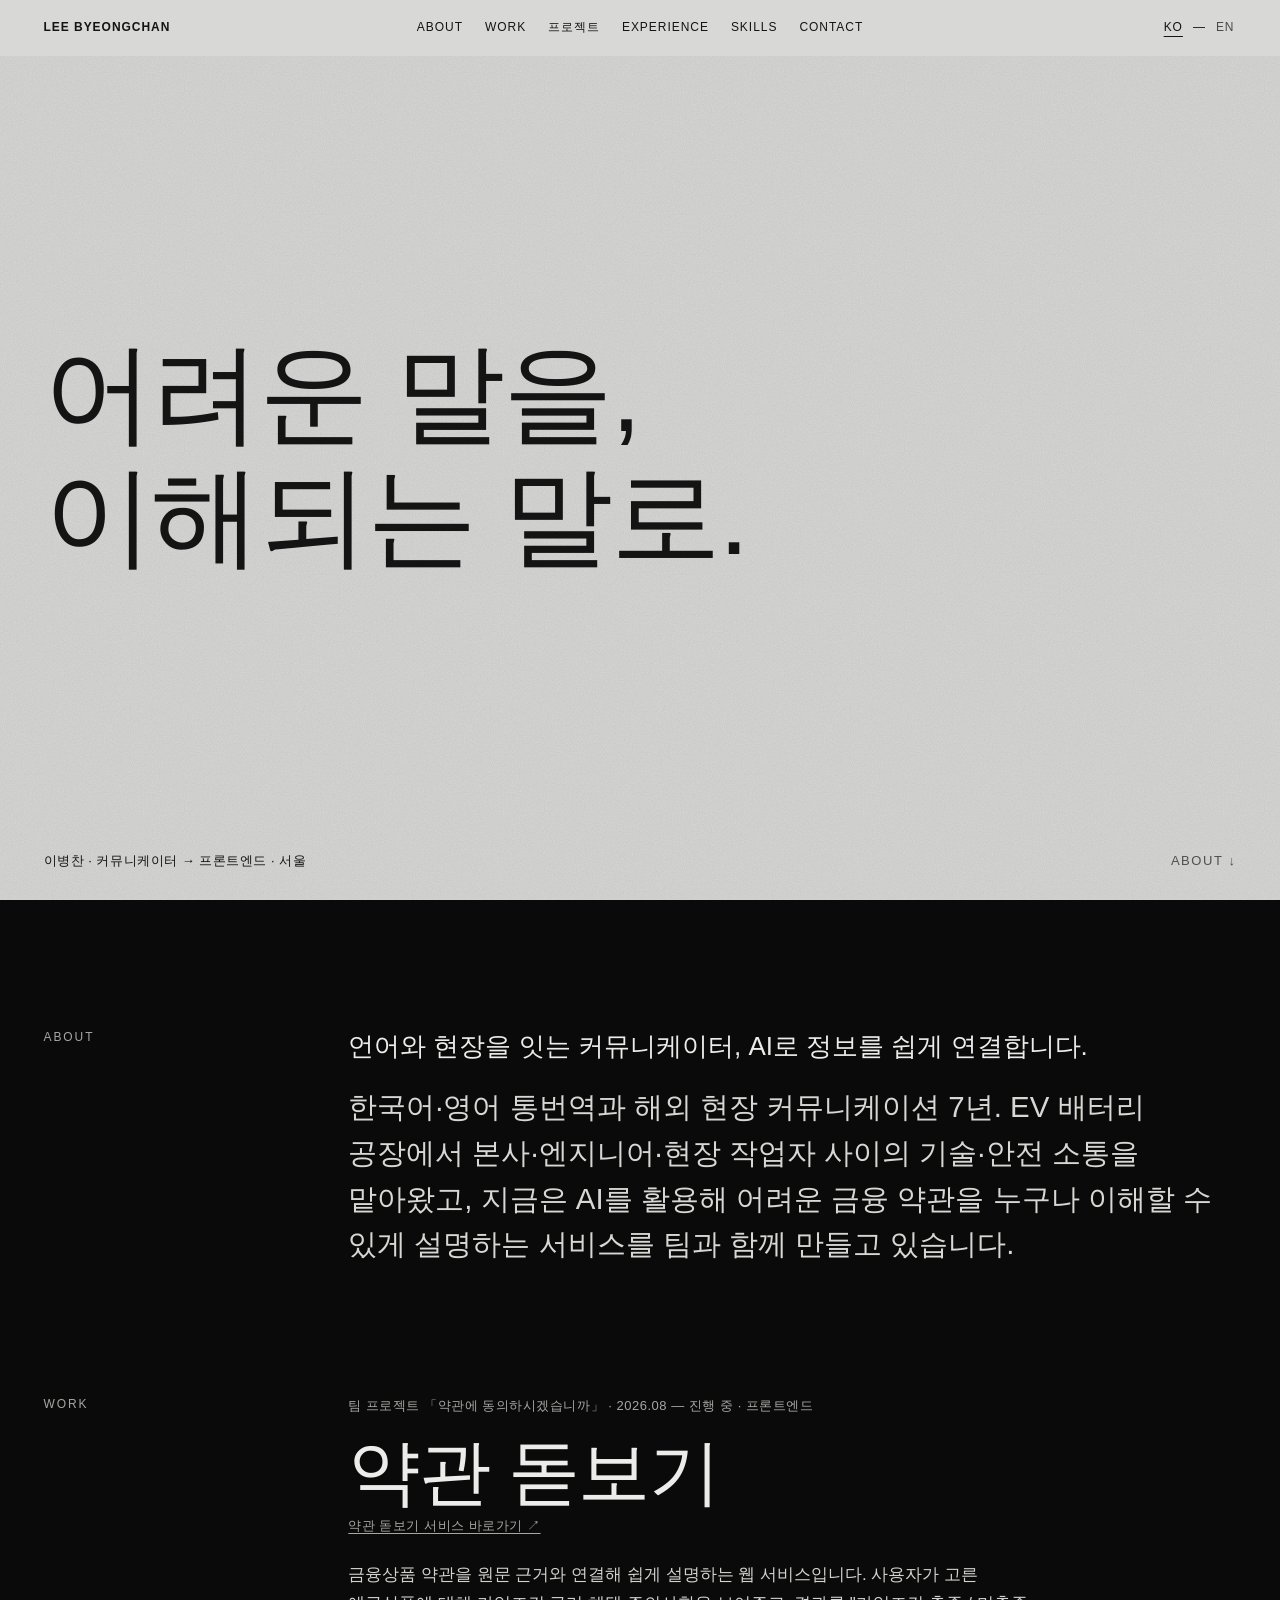
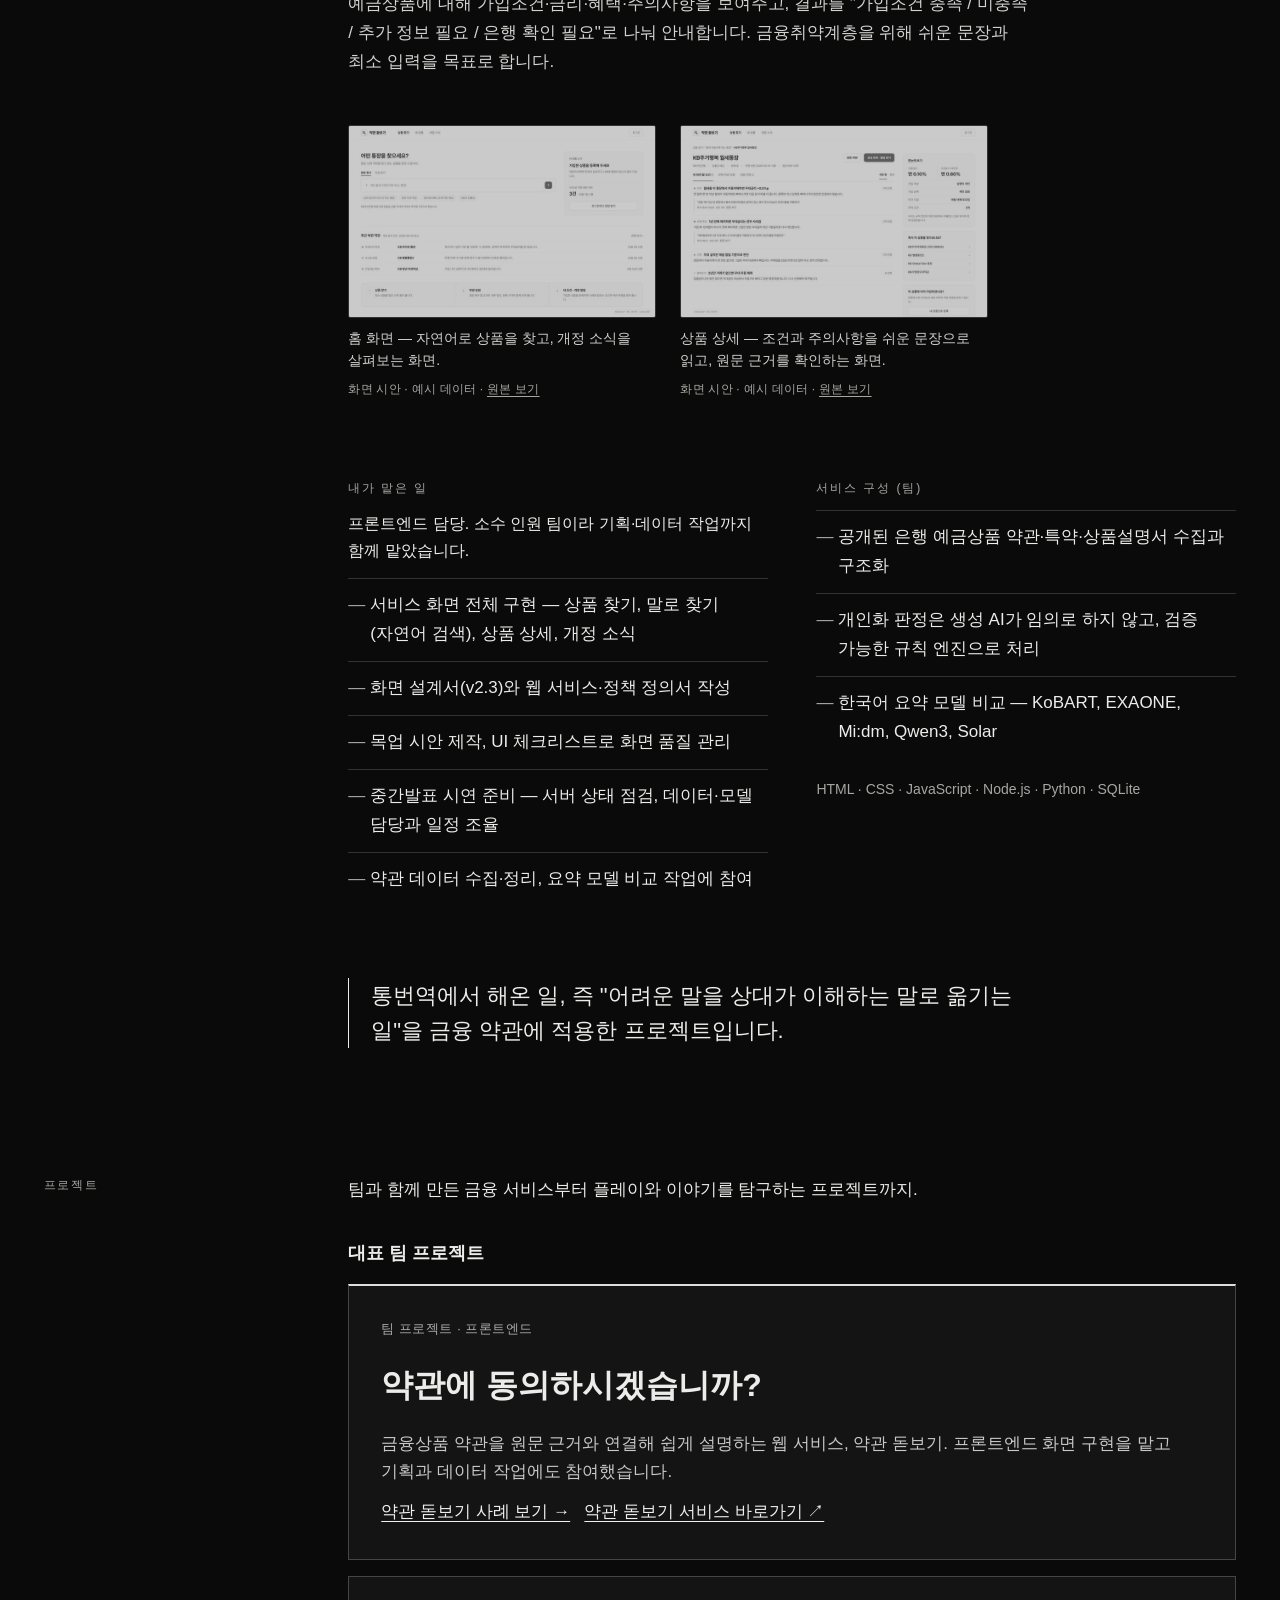
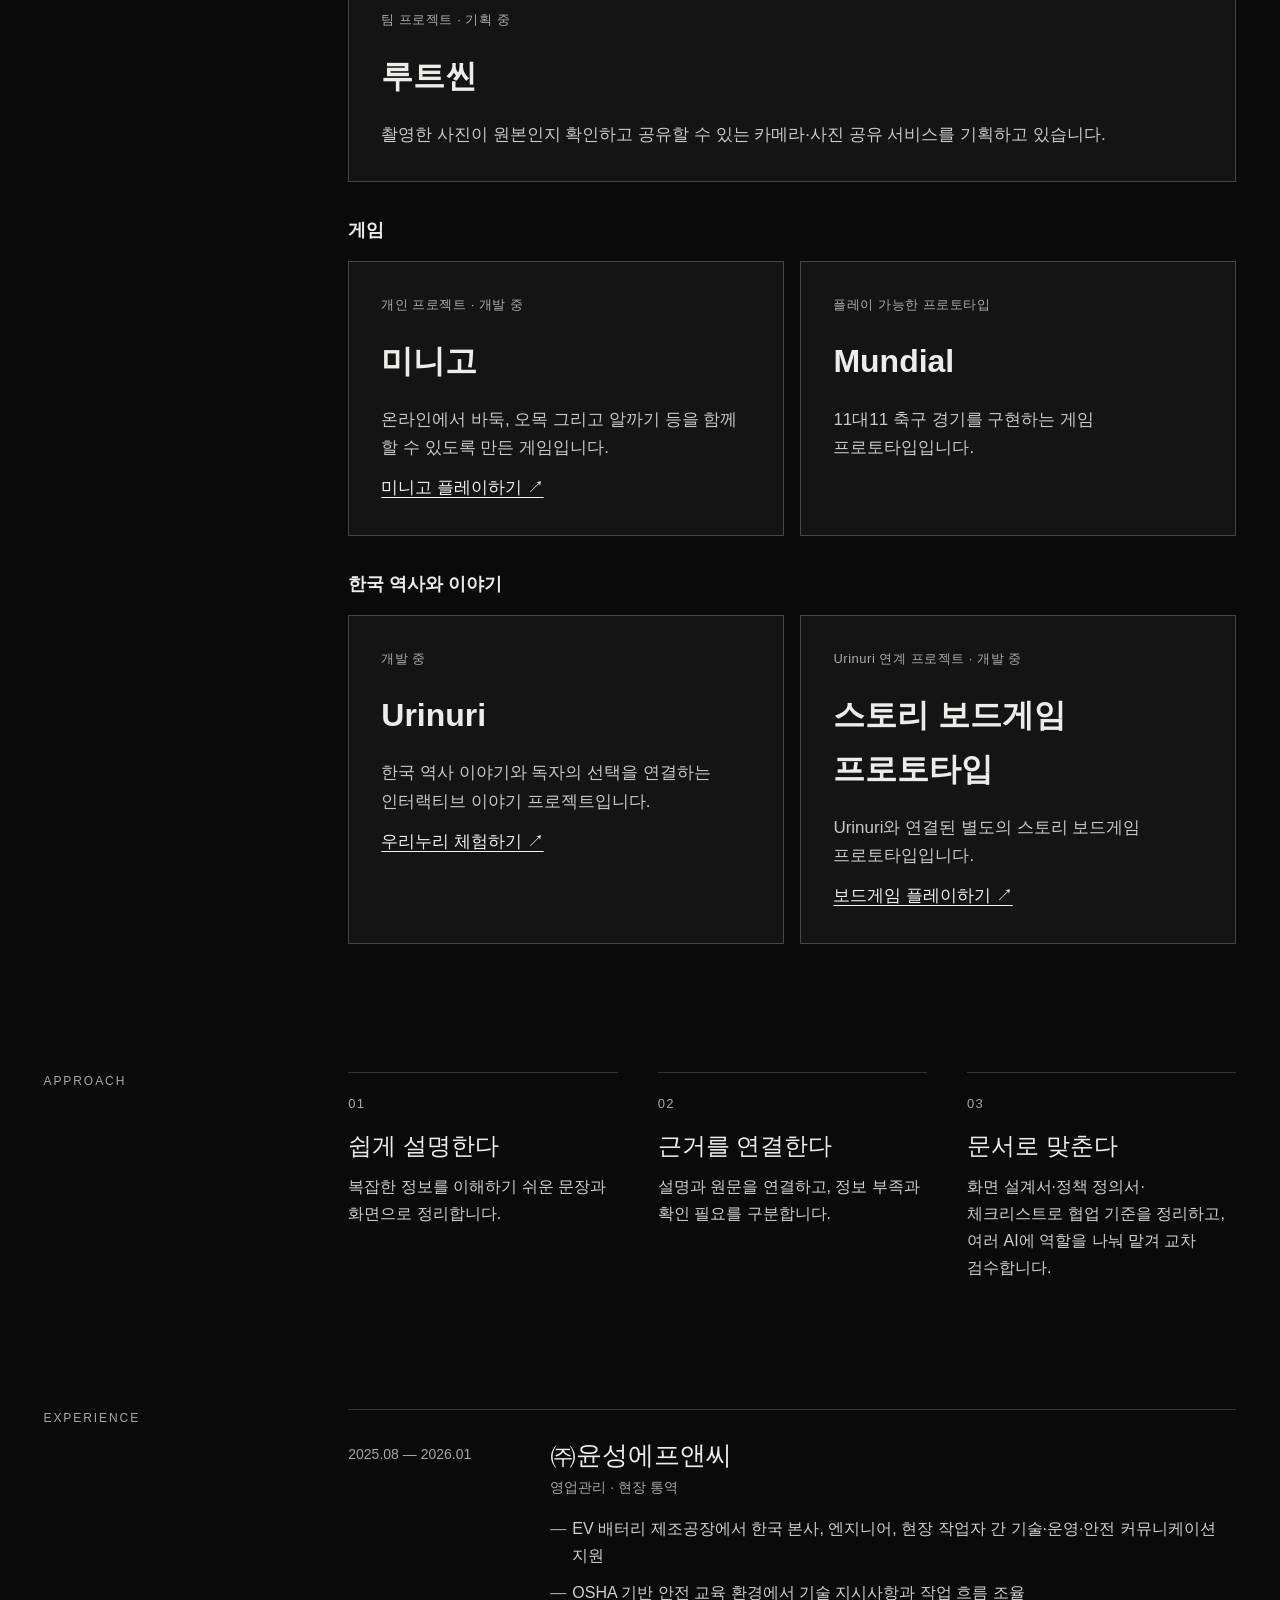
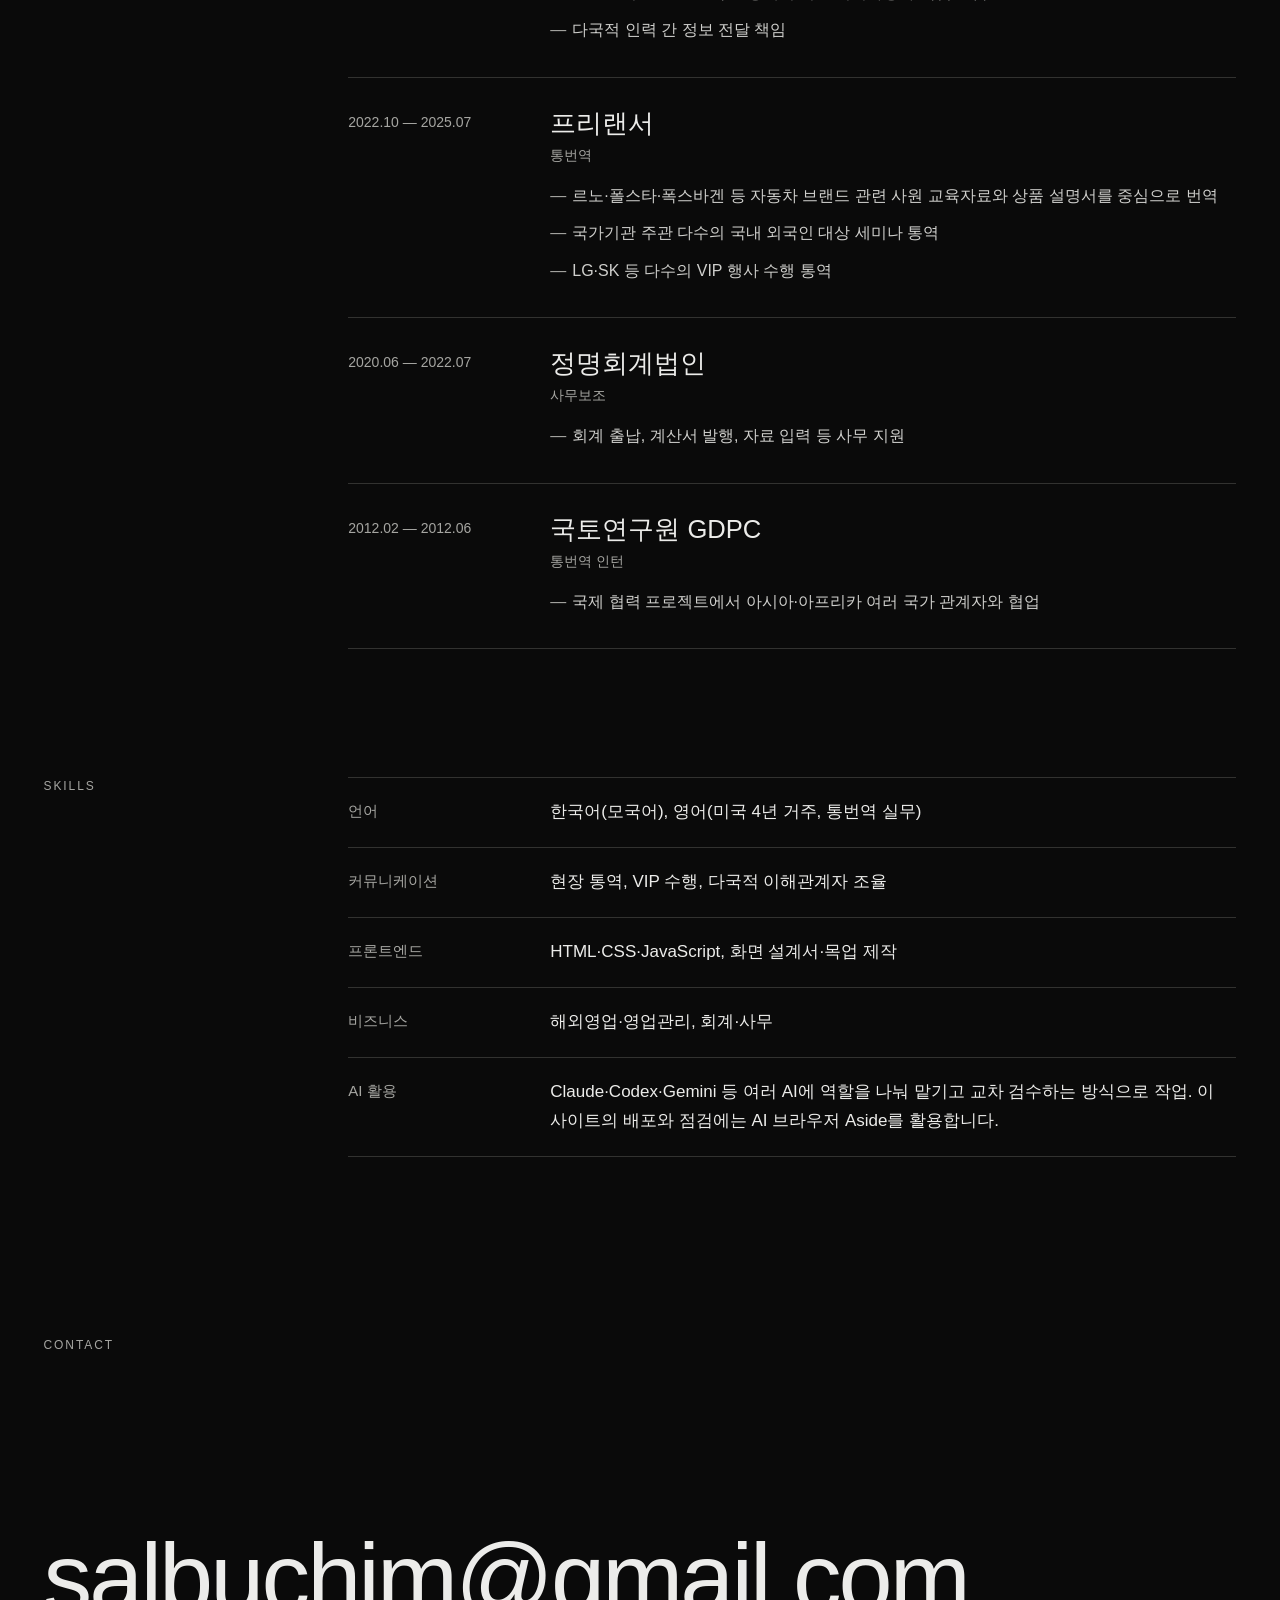
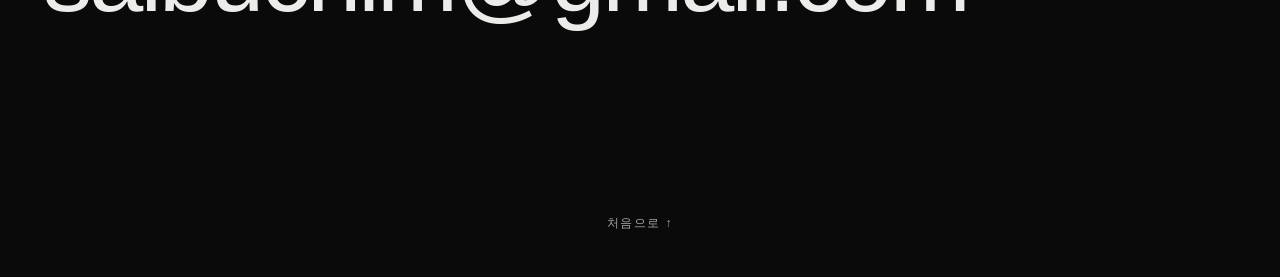
==== commit b05c2404: "Add SK to freelance VIP interpreting experience" ====
--- a/index.html
+++ b/index.html
@@ -228,7 +228,7 @@
                 <ul class="list list--plain">
                   <li><span class="ko">르노·폴스타·폭스바겐 등 자동차 브랜드 관련 사원 교육자료와 상품 설명서를 중심으로 번역</span><span class="en" lang="en">Translated mainly employee training materials and product manuals related to automotive brands such as Renault, Polestar and Volkswagen</span></li>
                   <li><span class="ko">국가기관 주관 다수의 국내 외국인 대상 세미나 통역</span><span class="en" lang="en">Interpreted at numerous government-hosted seminars for international audiences in Korea</span></li>
-                  <li><span class="ko">LG 등 다수의 VIP 행사 수행 통역</span><span class="en" lang="en">Provided escort interpreting at numerous VIP events, including events for LG</span></li>
+                  <li><span class="ko">LG·SK 등 다수의 VIP 행사 수행 통역</span><span class="en" lang="en">Provided escort interpreting at numerous VIP events, including events for LG and SK</span></li>
                 </ul>
               </div>
             </li>
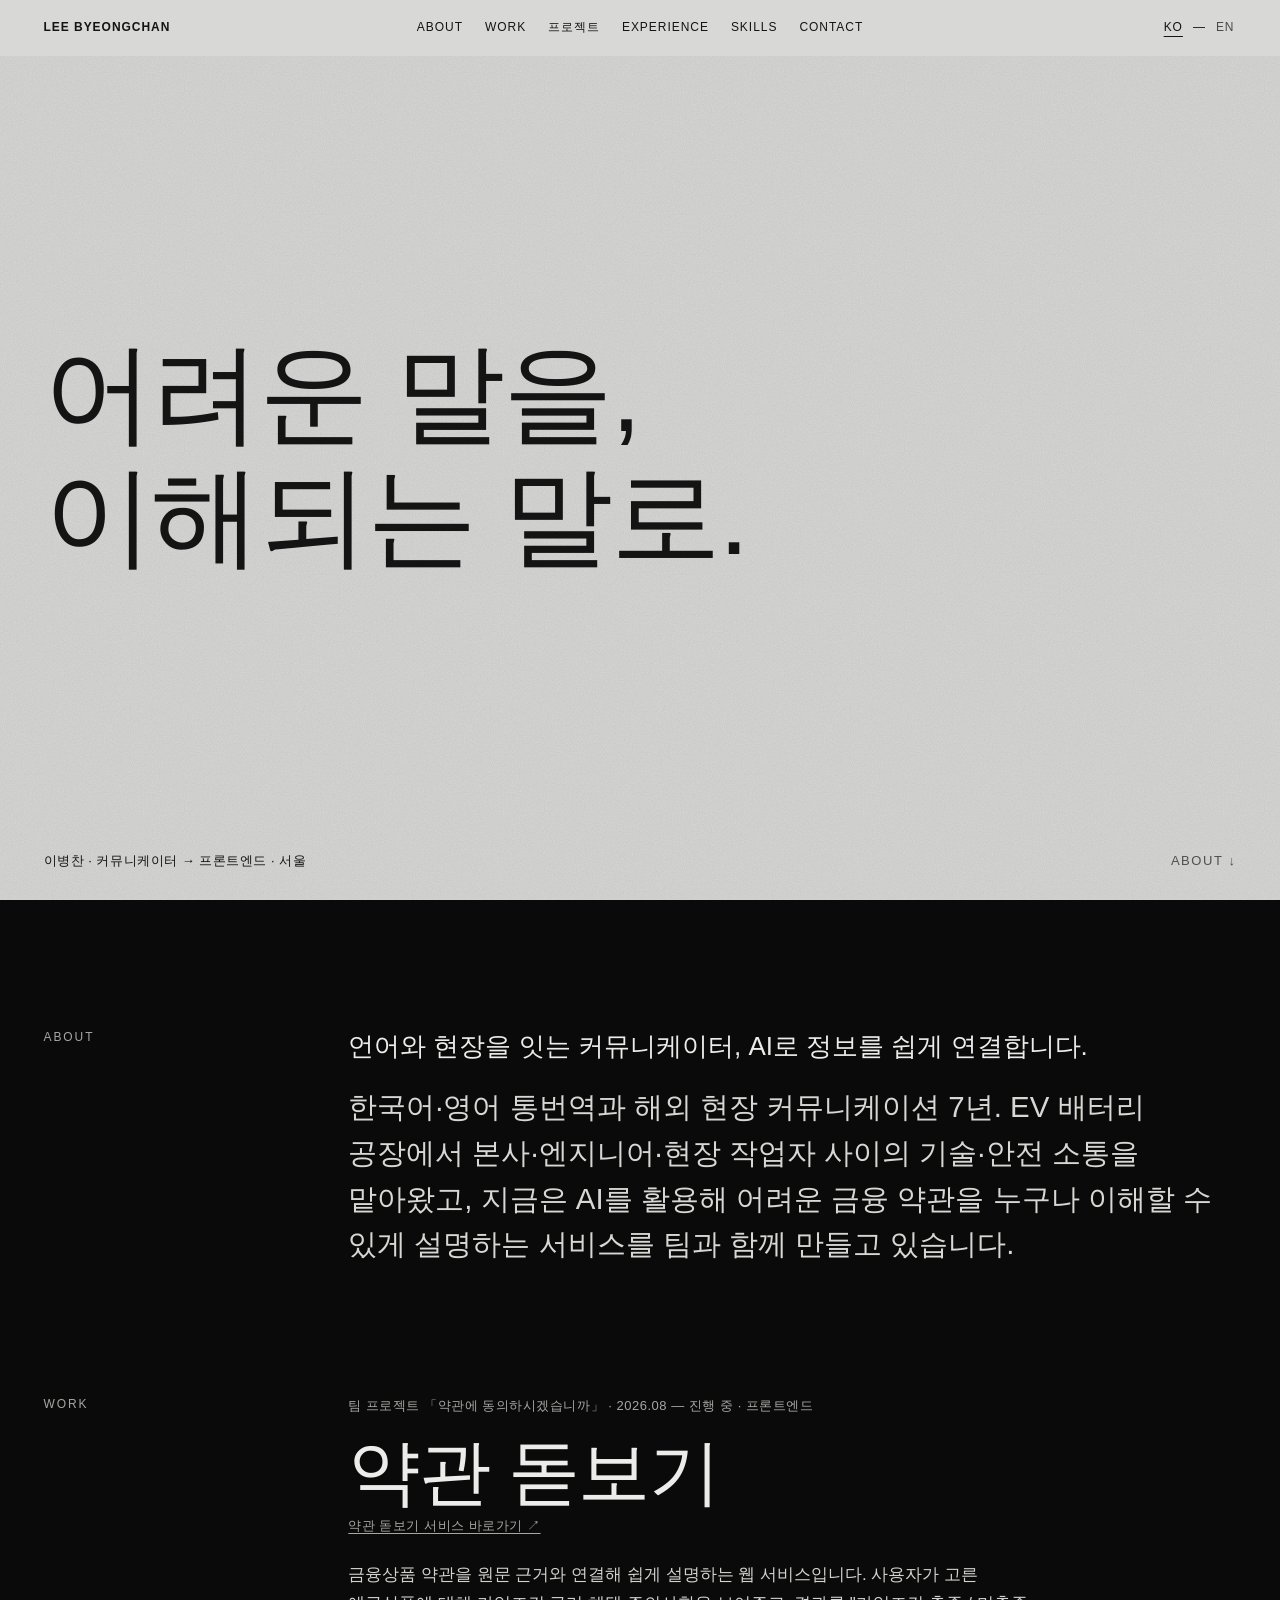
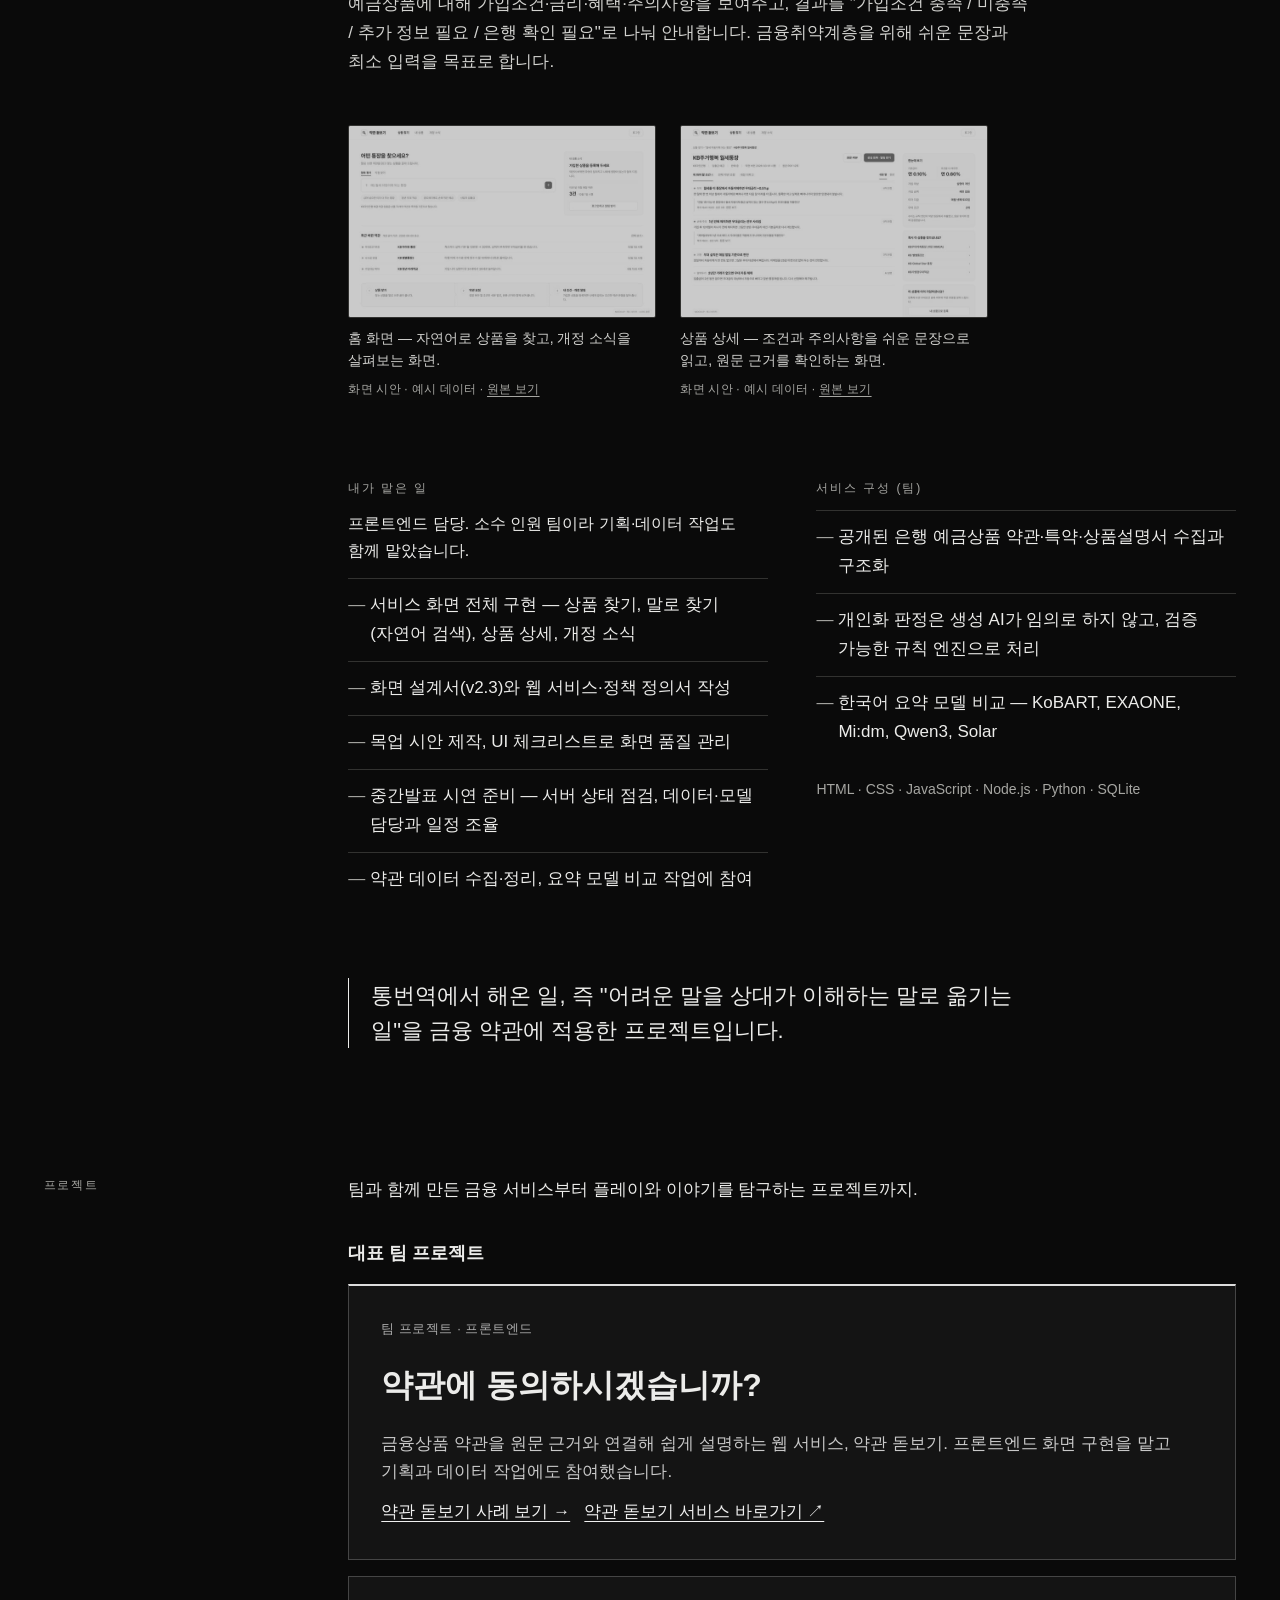
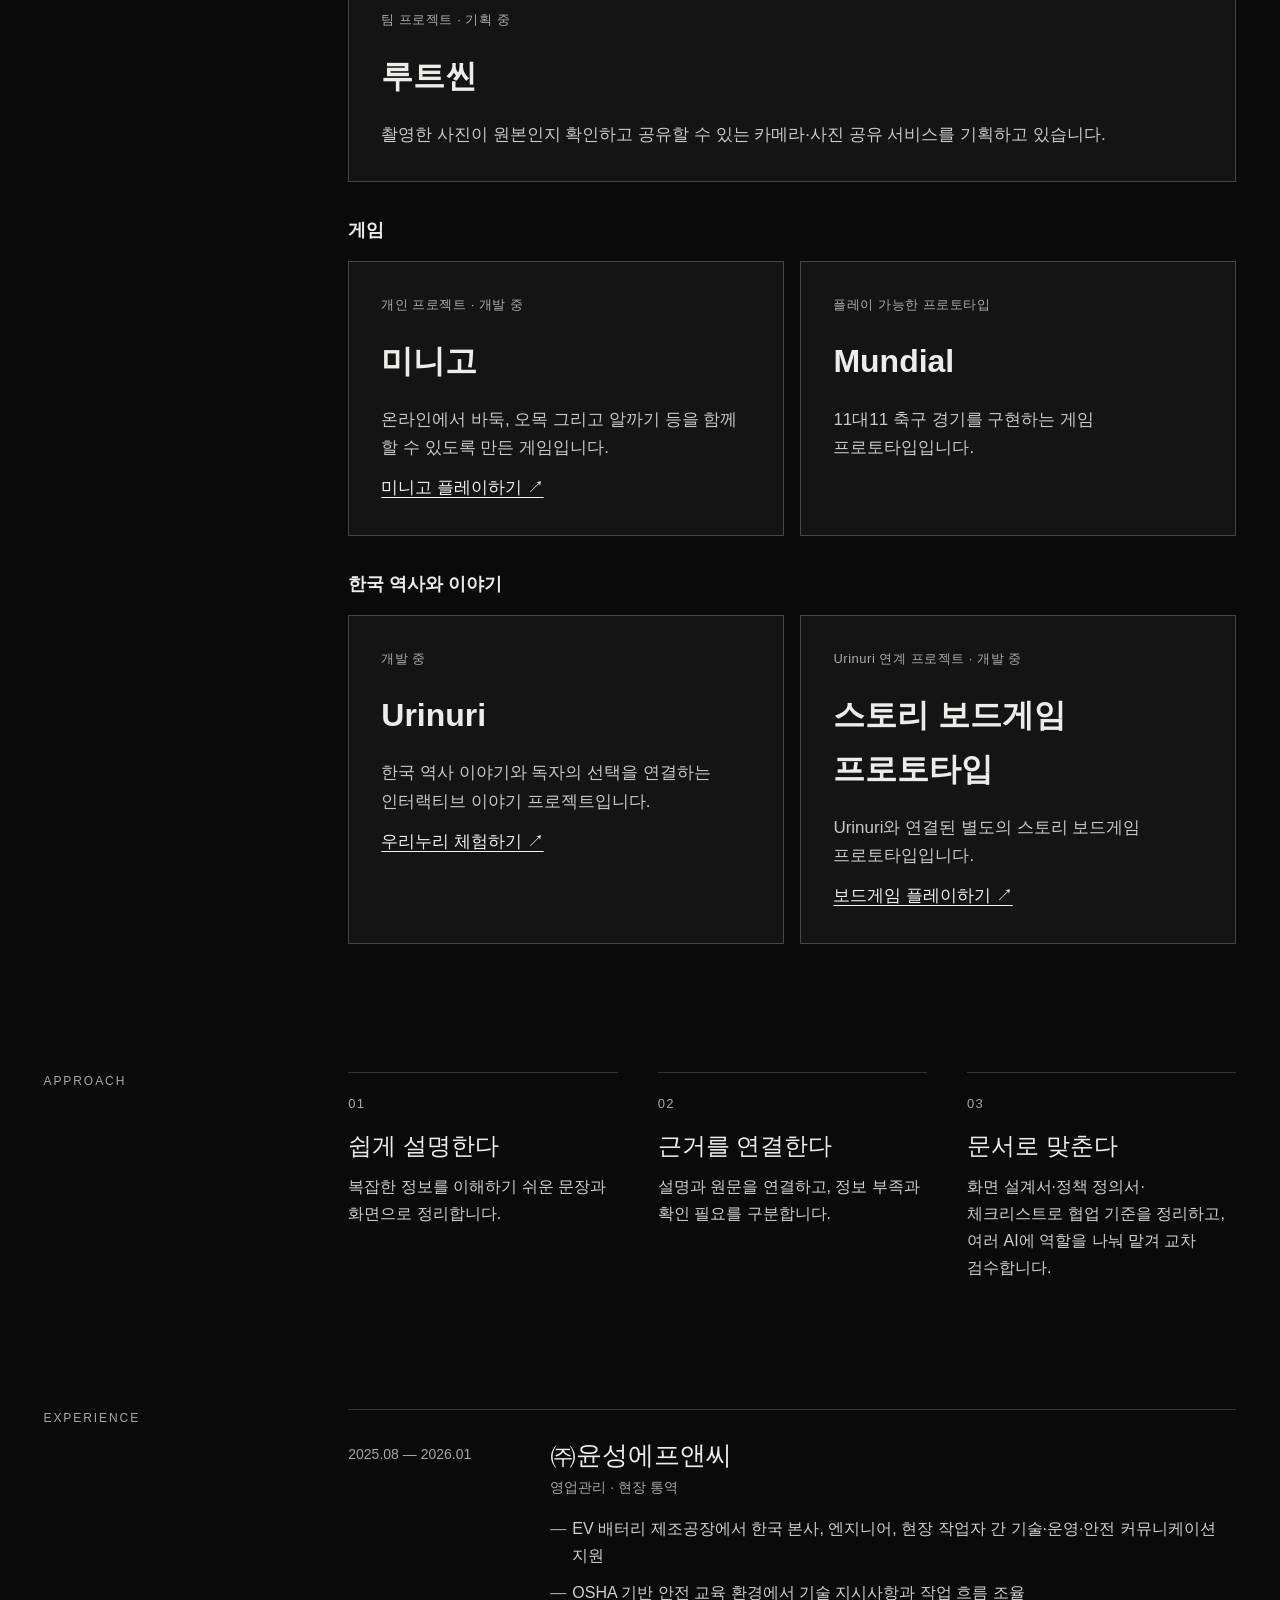
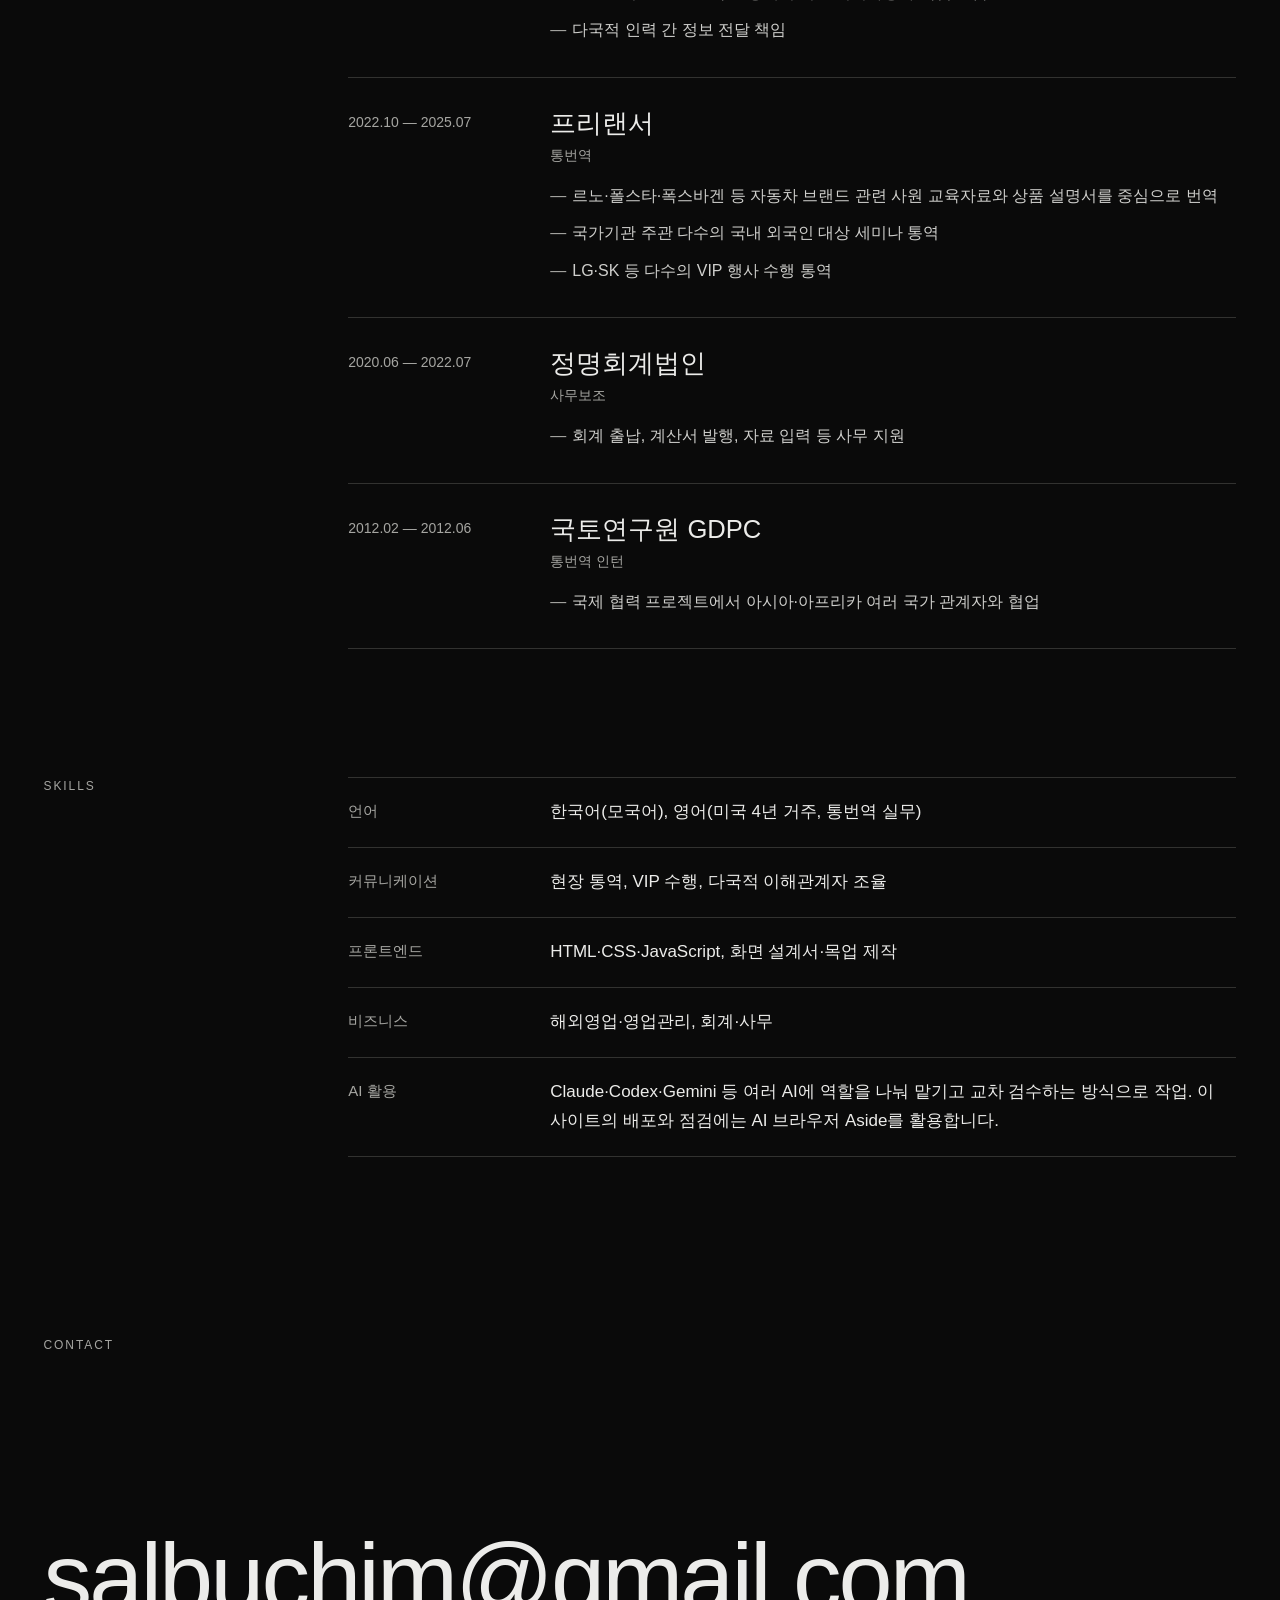
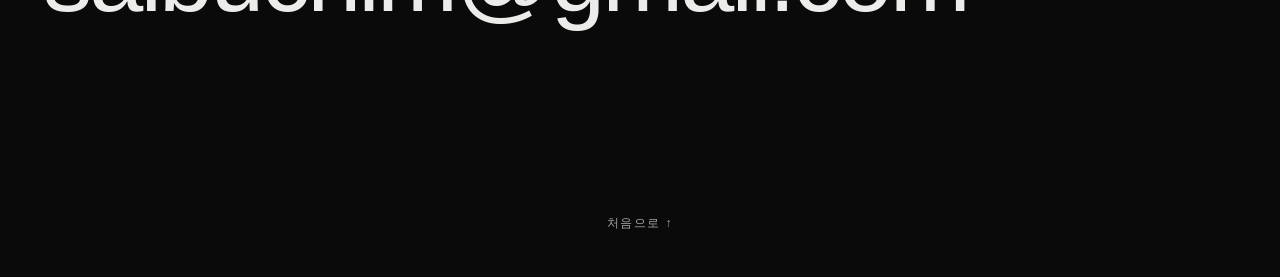
==== commit 3cf589f2: "Refine the Korean Terms Magnifier role wording" ====
--- a/index.html
+++ b/index.html
@@ -147,7 +147,7 @@
               <div>
                 <h4 class="sub"><span class="ko">내가 맡은 일</span><span class="en" lang="en">My part</span></h4>
                 <p class="sub__note">
-                  <span class="ko">프론트엔드 담당. 소수 인원 팀이라 기획·데이터 작업까지 함께 맡았습니다.</span>
+                  <span class="ko">프론트엔드 담당. 소수 인원 팀이라 기획·데이터 작업도 함께 맡았습니다.</span>
                   <span class="en" lang="en">Frontend lead. In a small team, I also took on planning and data work.</span>
                 </p>
                 <ul class="list">
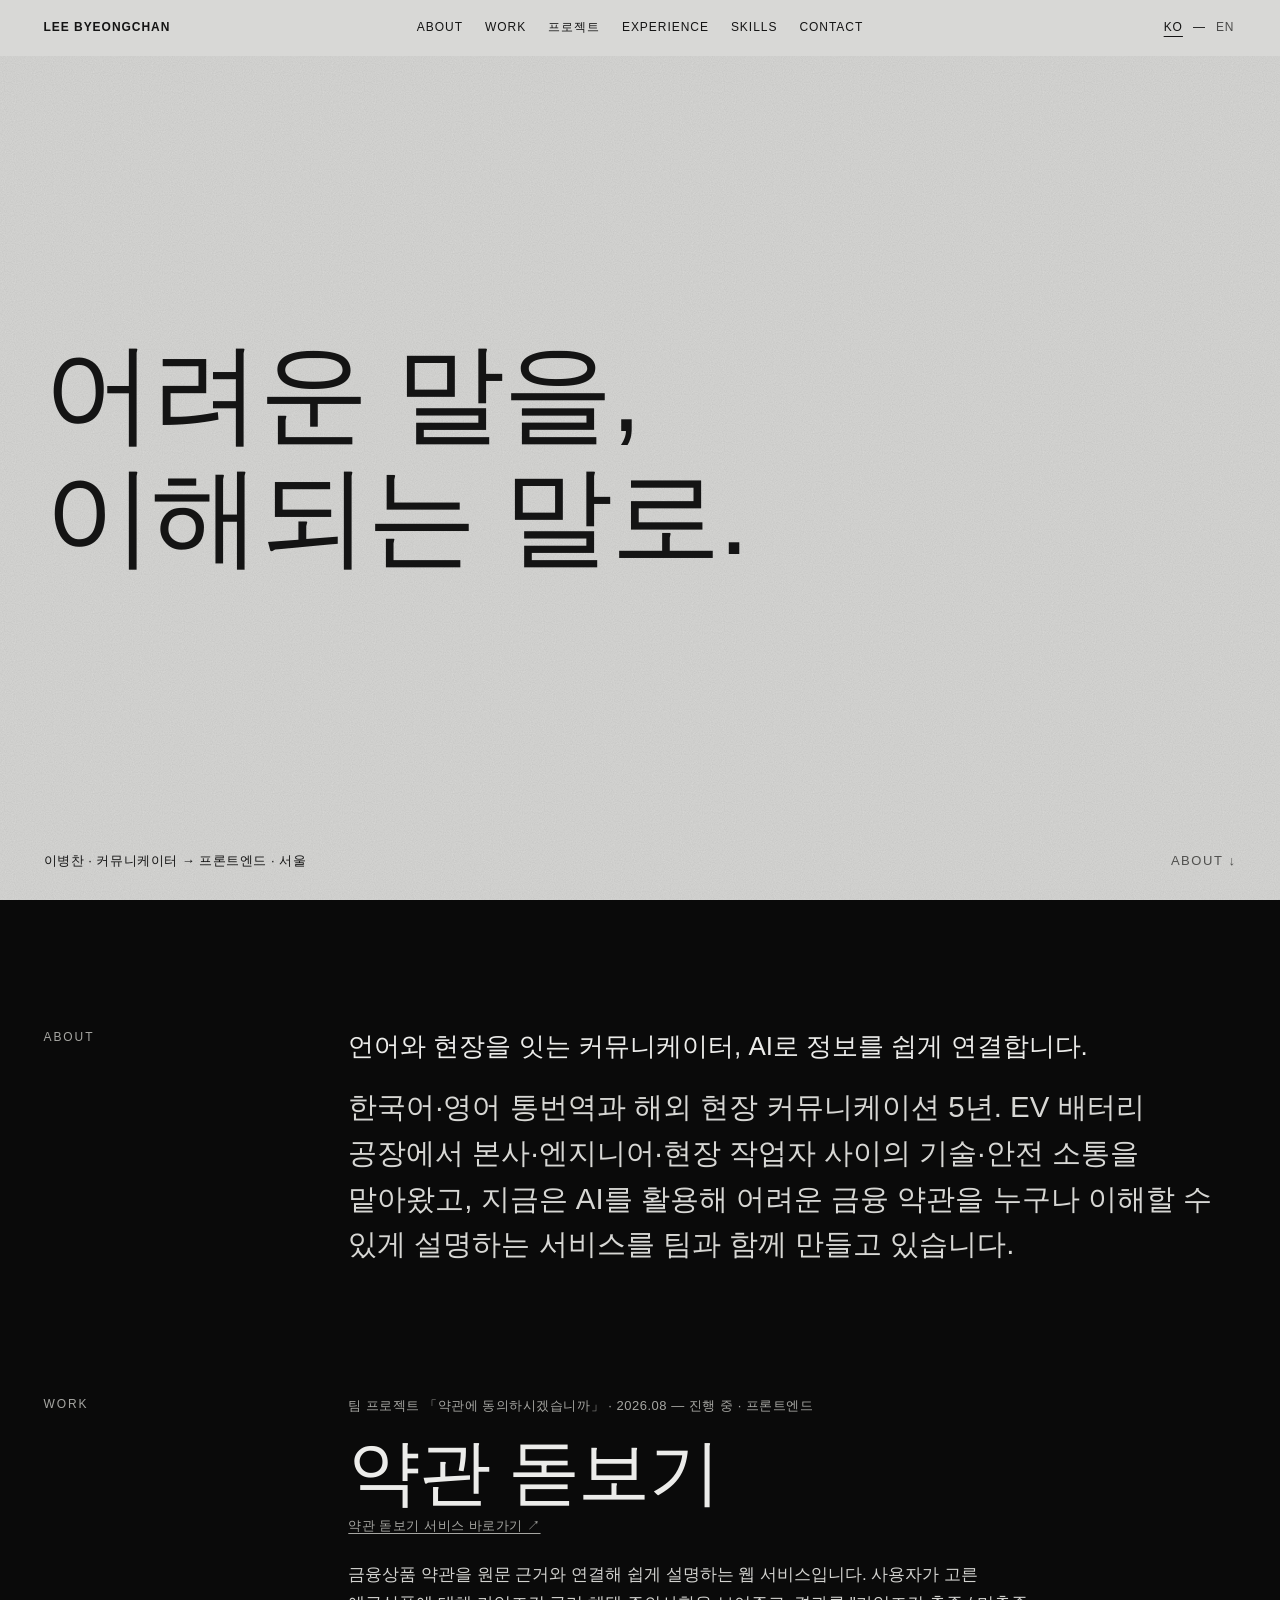
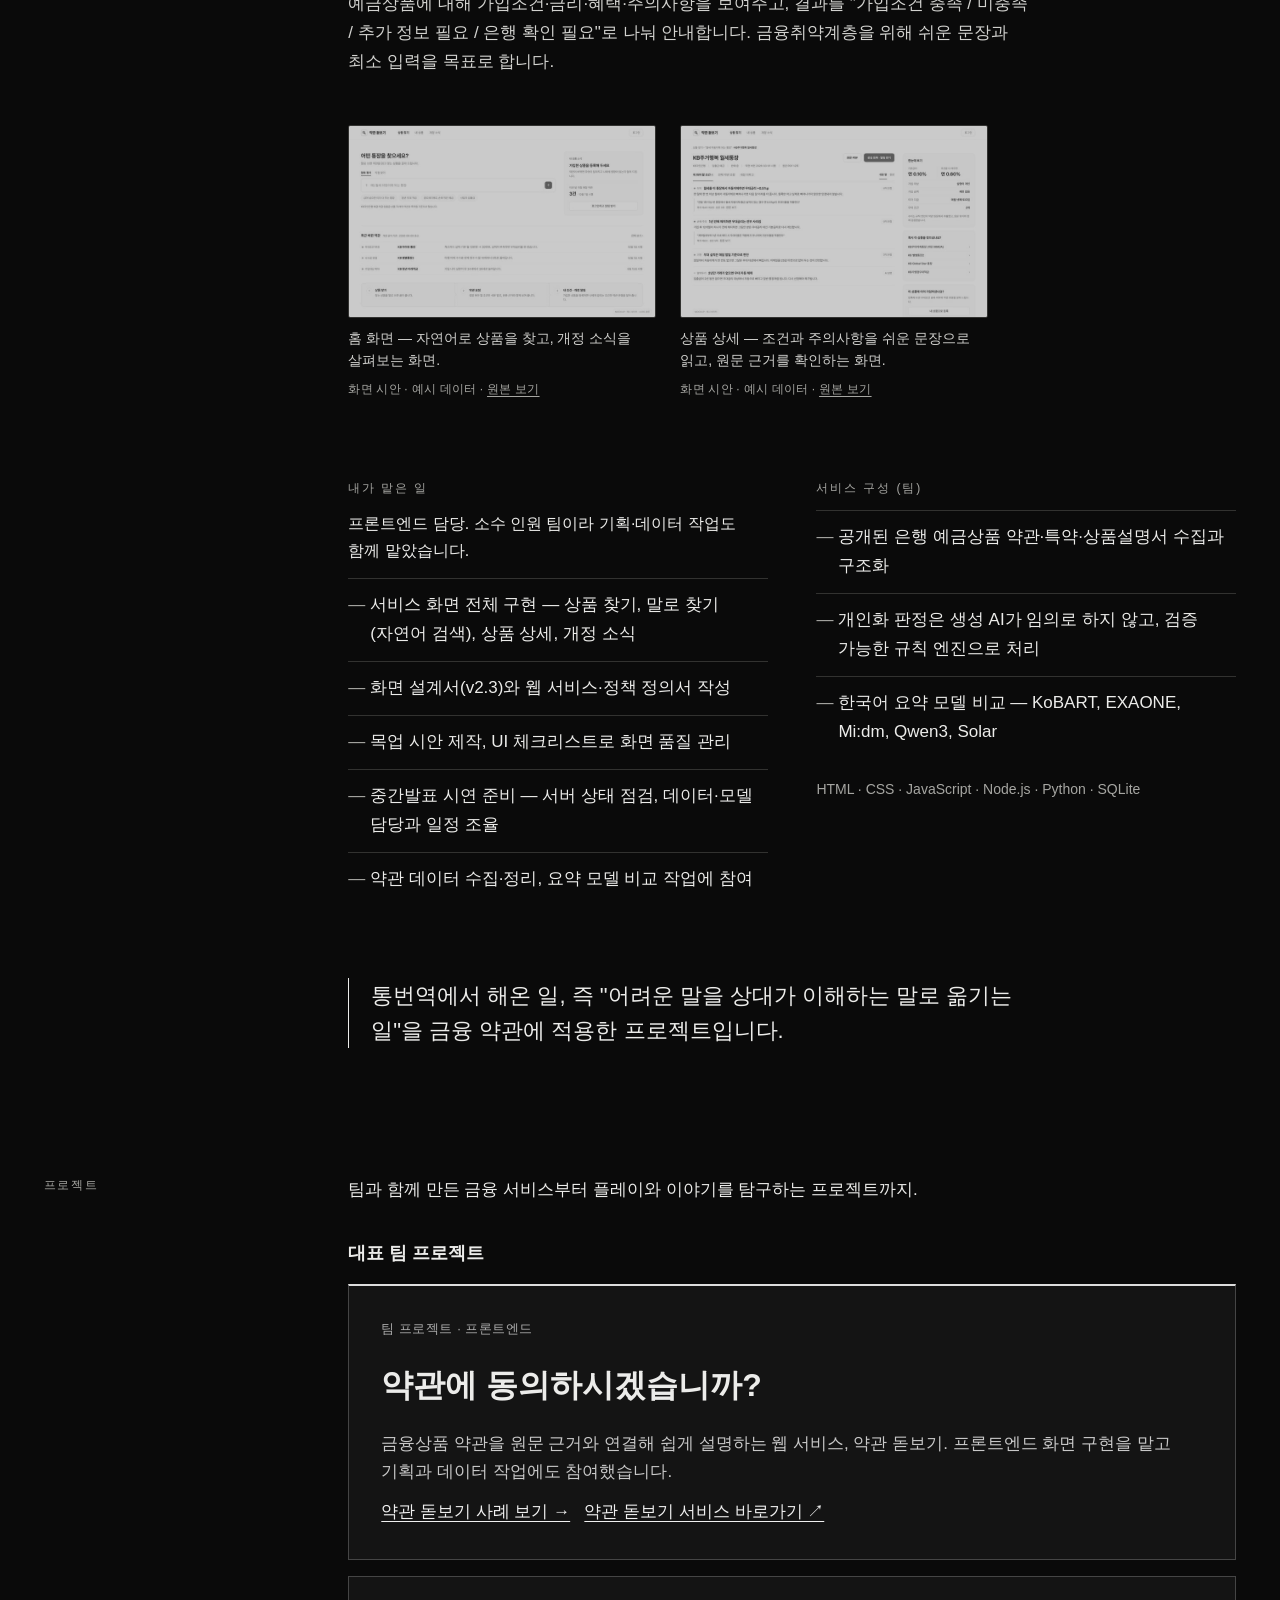
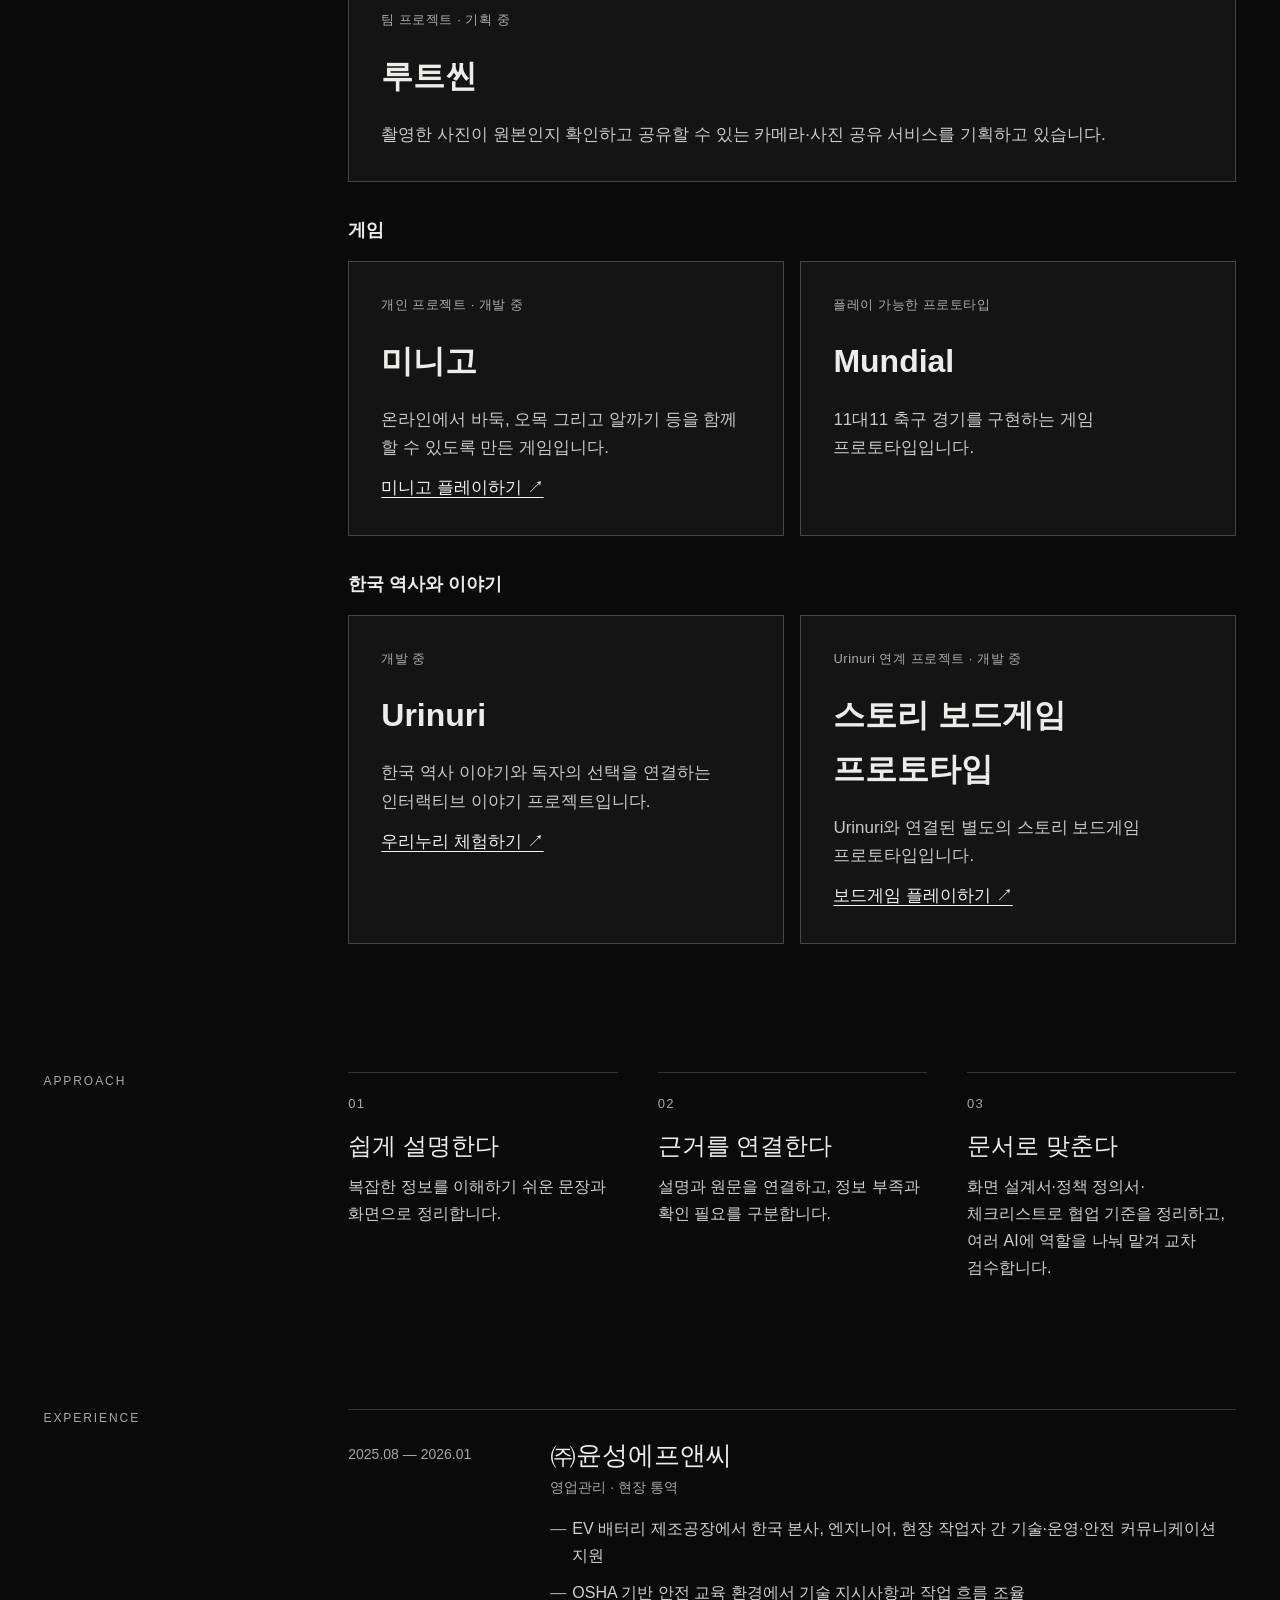
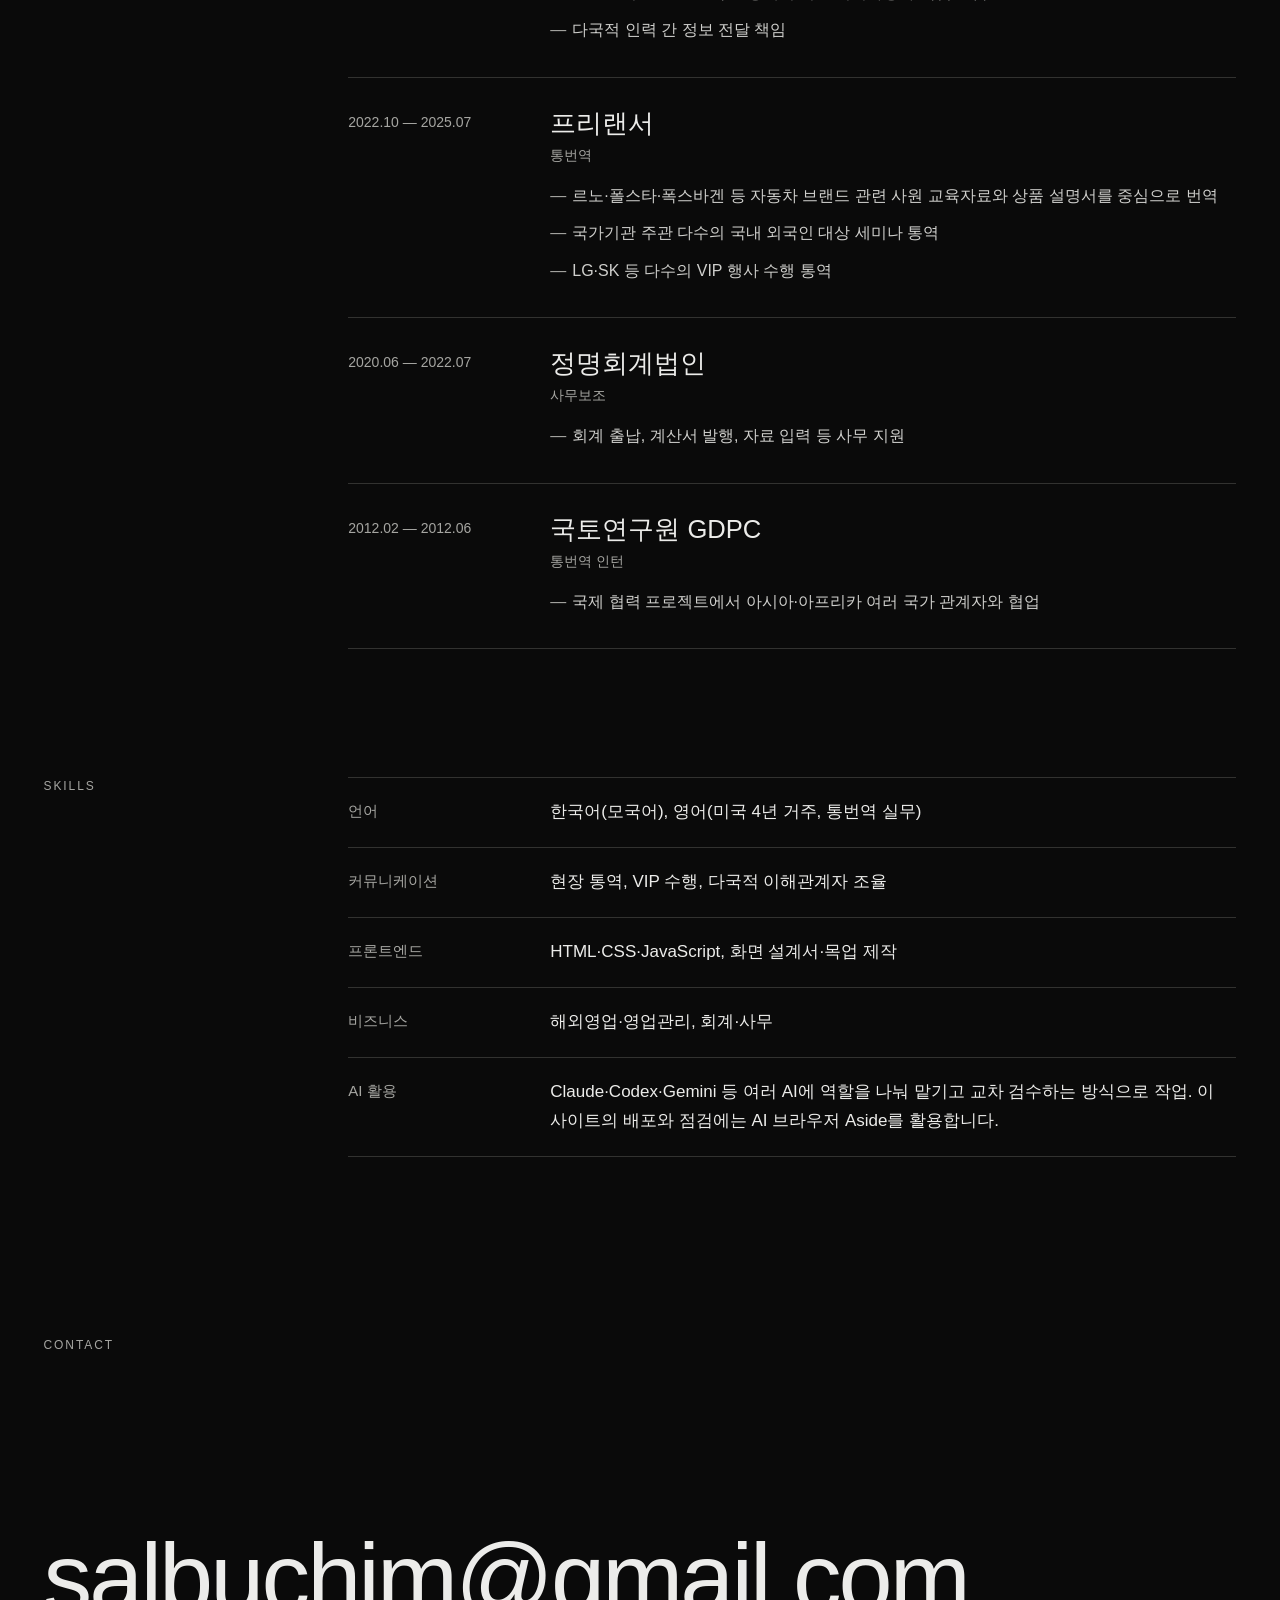
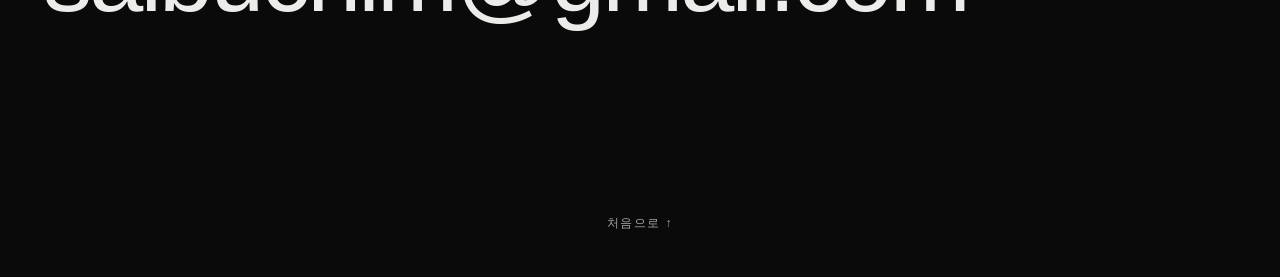
==== commit 2acfaf7c: "Update the portfolio experience headline to five years" ====
--- a/index.html
+++ b/index.html
@@ -4,12 +4,12 @@
   <meta charset="utf-8">
   <meta name="viewport" content="width=device-width, initial-scale=1">
   <title>이병찬 — 커뮤니케이터, 프론트엔드</title>
-  <meta name="description" content="한국어·영어 통번역과 현장 커뮤니케이션 7년. 금융 약관을 쉽게 설명하는 팀 프로젝트 '약관 돋보기'의 프론트엔드를 맡고 있습니다.">
+  <meta name="description" content="한국어·영어 통번역과 해외 현장 커뮤니케이션 5년. 금융 약관을 쉽게 설명하는 팀 프로젝트 '약관 돋보기'의 프론트엔드를 맡고 있습니다.">
   <link rel="canonical" href="https://shmdbc.github.io/">
   <meta property="og:type" content="website">
   <meta property="og:url" content="https://shmdbc.github.io/">
   <meta property="og:title" content="이병찬 — 어려운 말을, 이해되는 말로.">
-  <meta property="og:description" content="통번역 7년의 커뮤니케이터, 약관 돋보기 프론트엔드.">
+  <meta property="og:description" content="한국어·영어 통번역과 해외 현장 커뮤니케이션 5년. 약관 돋보기 프론트엔드.">
   <meta property="og:image" content="https://shmdbc.github.io/assets/og-cover.jpg">
   <meta property="og:image:width" content="1200">
   <meta property="og:image:height" content="630">
@@ -79,8 +79,8 @@
             <span class="en" lang="en">A communicator who connects languages and worksites — now connecting information with AI.</span>
           </p>
           <p class="lead">
-            <span class="ko">한국어·영어 통번역과 해외 현장 커뮤니케이션 7년. EV 배터리 공장에서 본사·엔지니어·현장 작업자 사이의 기술·안전 소통을 맡아왔고, 지금은 AI를 활용해 어려운 금융 약관을 누구나 이해할 수 있게 설명하는 서비스를 팀과 함께 만들고 있습니다.</span>
-            <span class="en" lang="en">Seven years of Korean–English interpreting and on-site communication. I handled technical and safety communication between headquarters, engineers and floor workers at an EV battery plant. Now, as part of a team, I am building a service that uses AI to explain complex bank terms so that anyone can understand them.</span>
+            <span class="ko">한국어·영어 통번역과 해외 현장 커뮤니케이션 5년. EV 배터리 공장에서 본사·엔지니어·현장 작업자 사이의 기술·안전 소통을 맡아왔고, 지금은 AI를 활용해 어려운 금융 약관을 누구나 이해할 수 있게 설명하는 서비스를 팀과 함께 만들고 있습니다.</span>
+            <span class="en" lang="en">Five years of Korean–English interpreting and on-site communication abroad. I handled technical and safety communication between headquarters, engineers and floor workers at an EV battery plant. Now, as part of a team, I am building a service that uses AI to explain complex bank terms so that anyone can understand them.</span>
           </p>
         </div>
       </section>
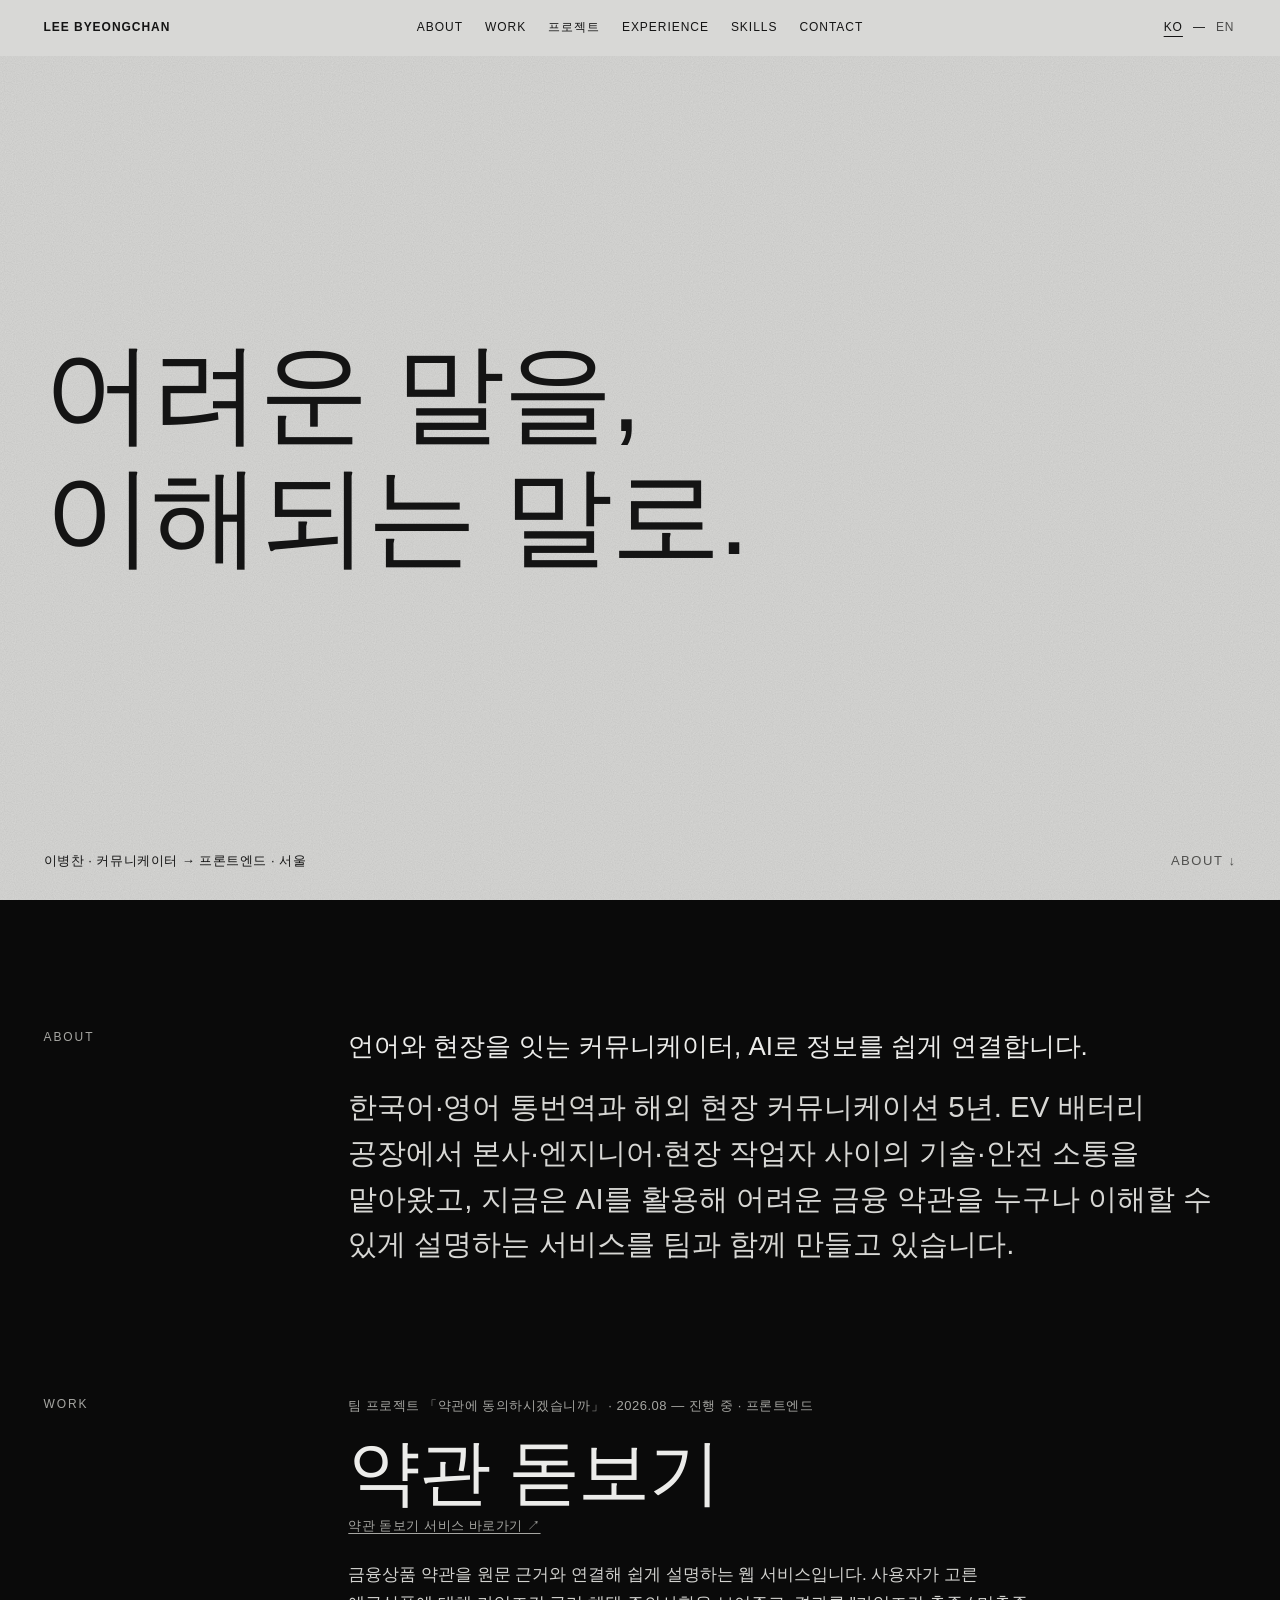
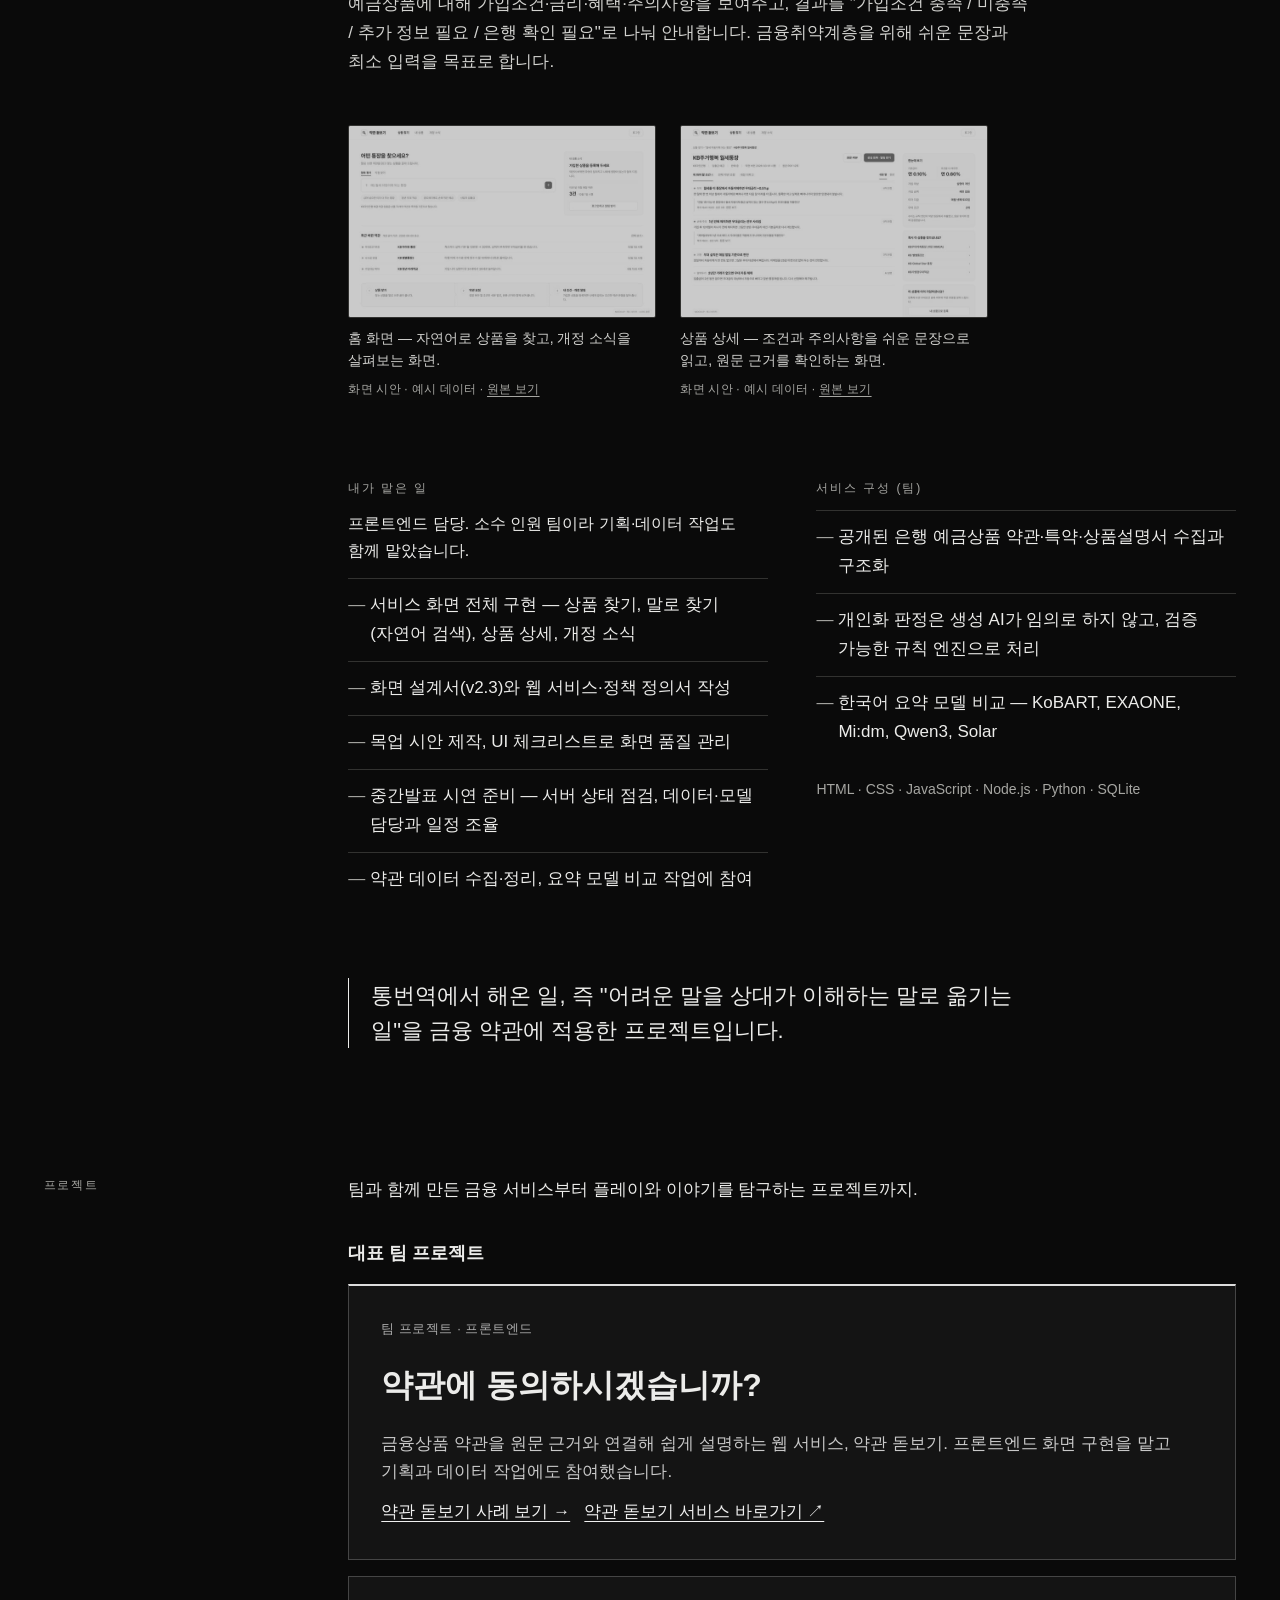
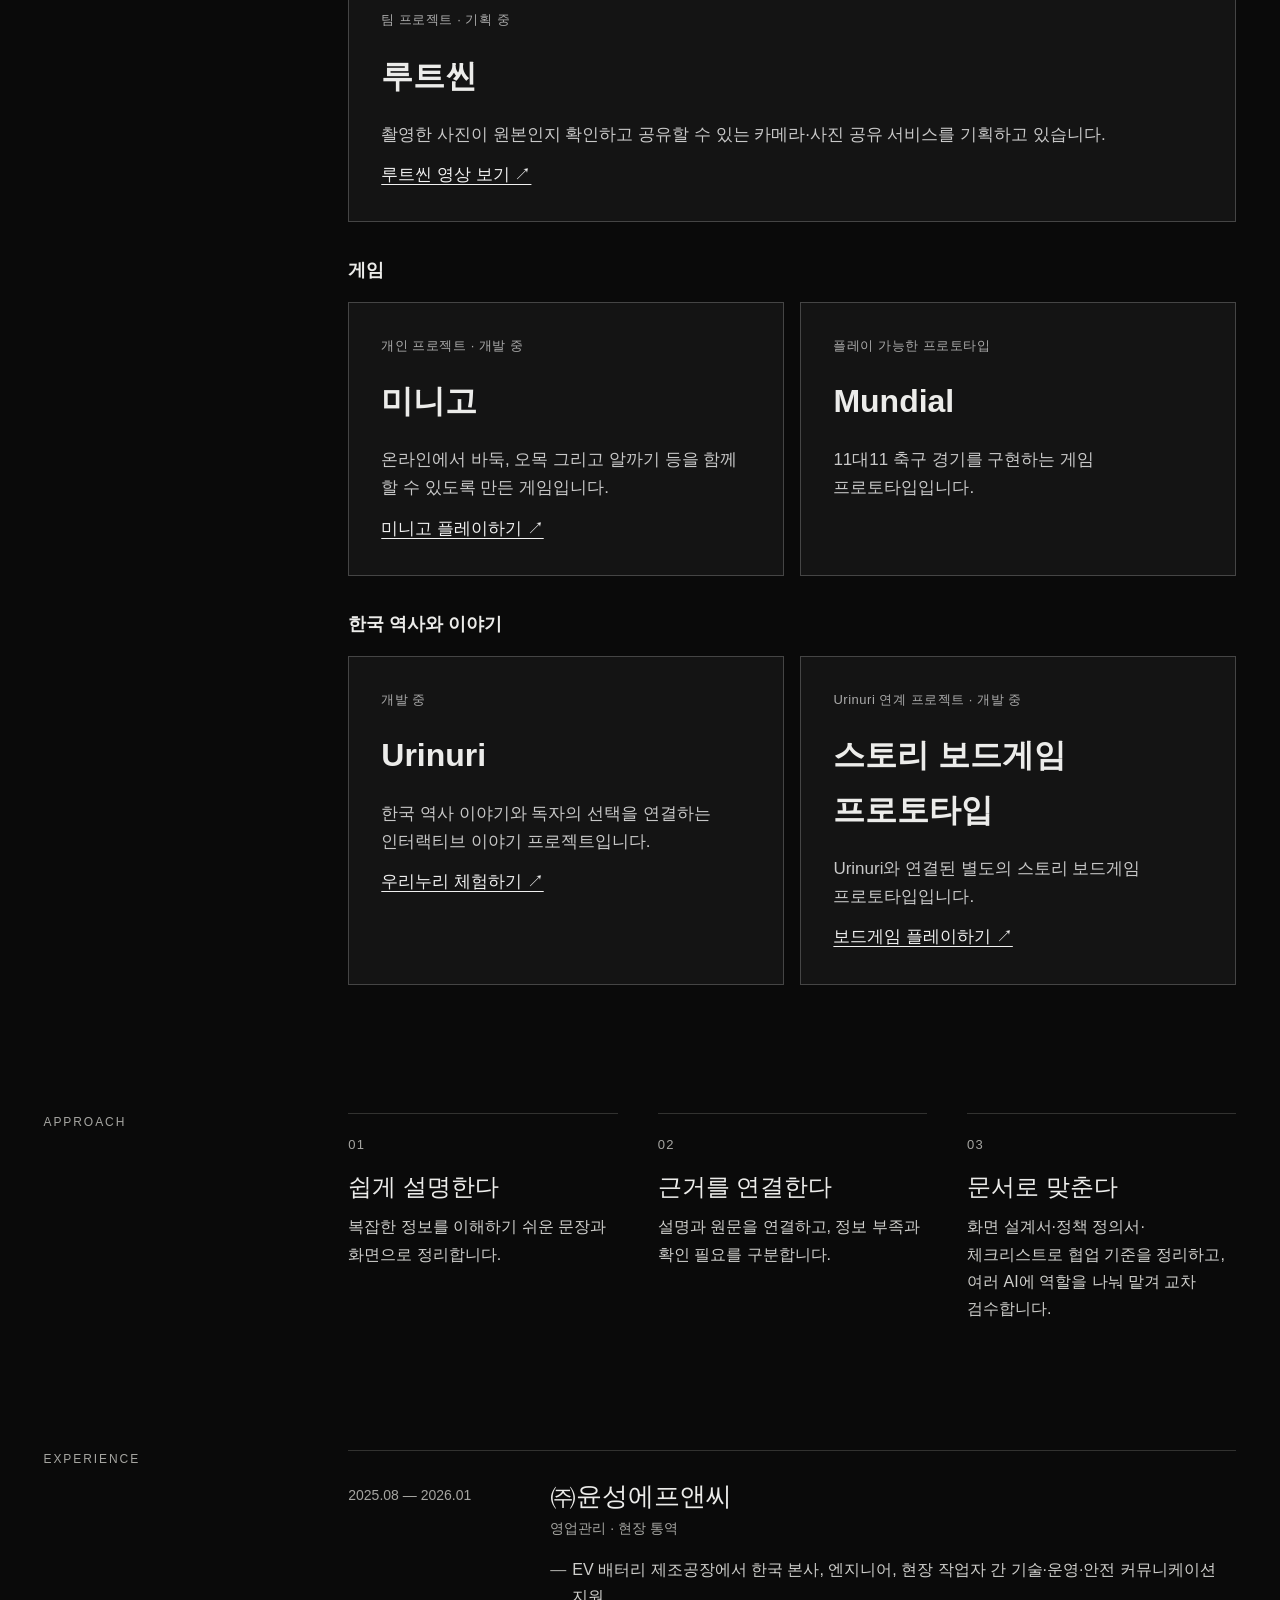
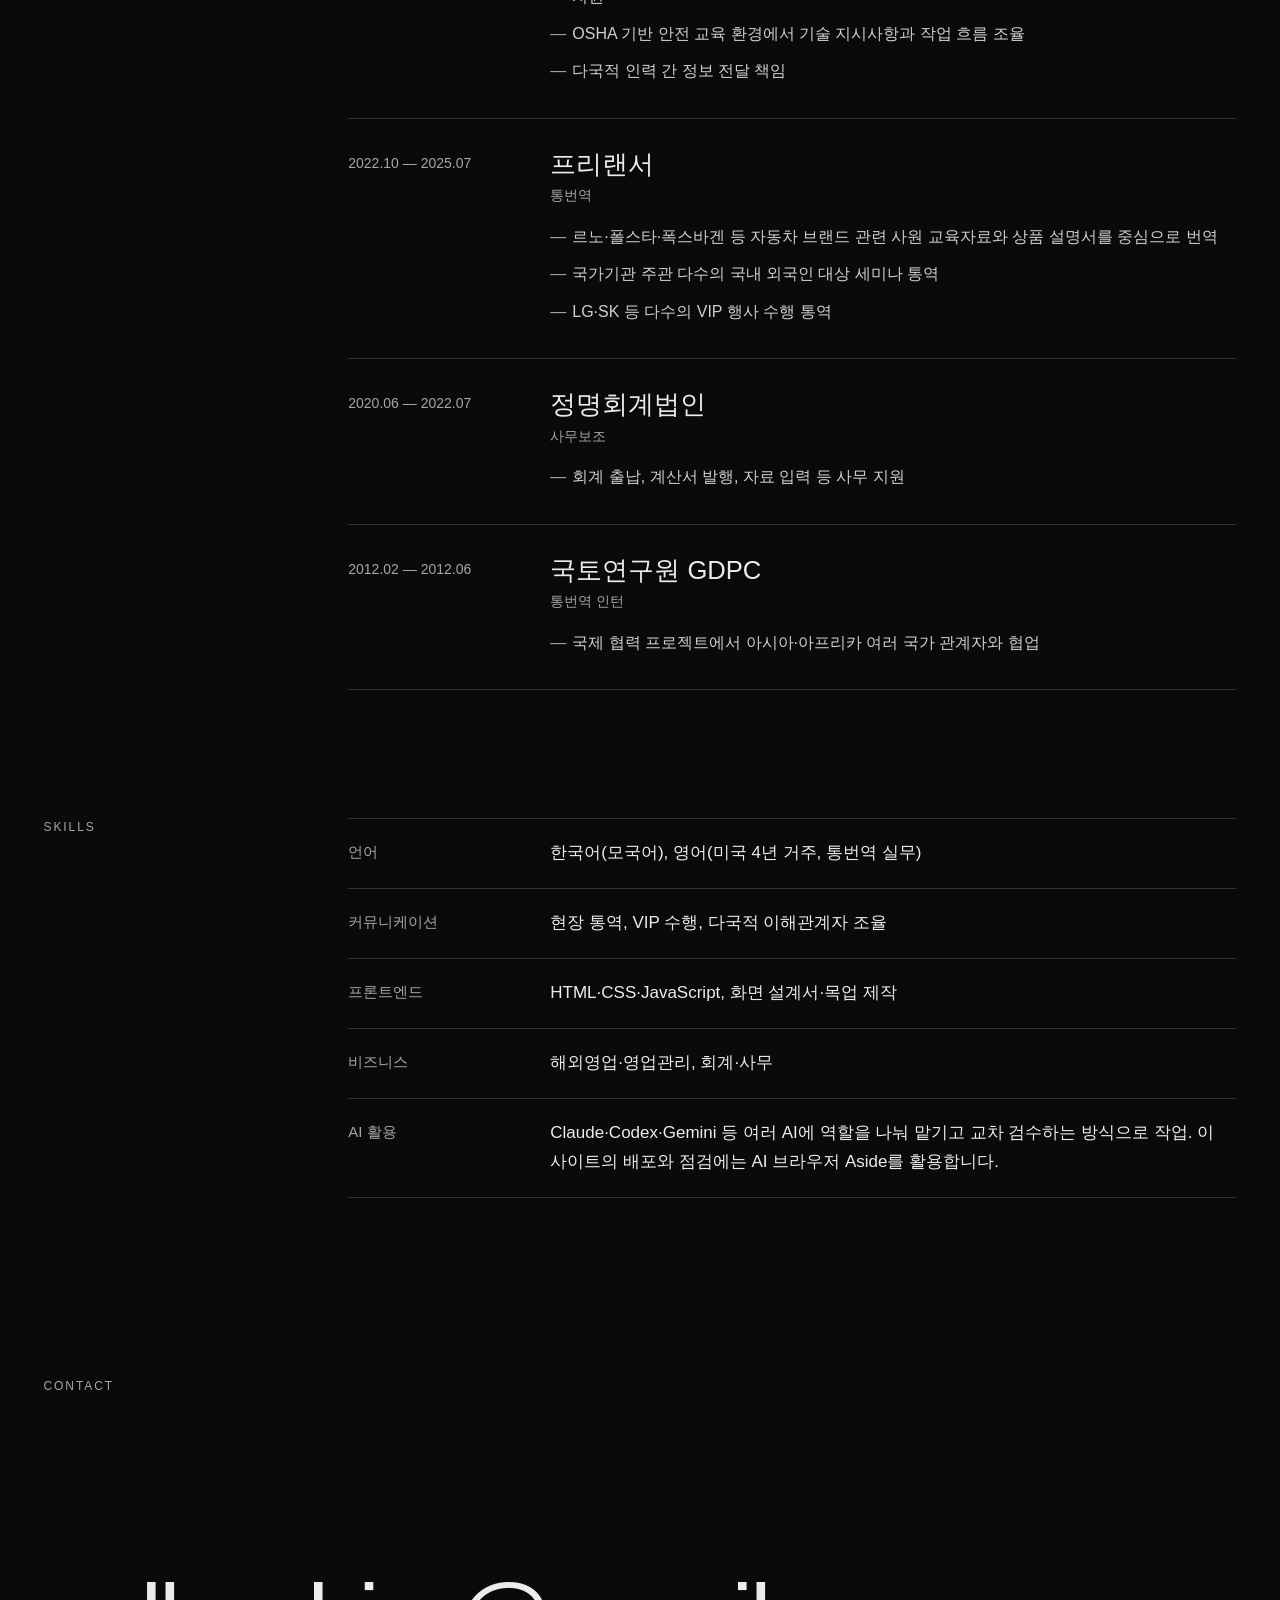
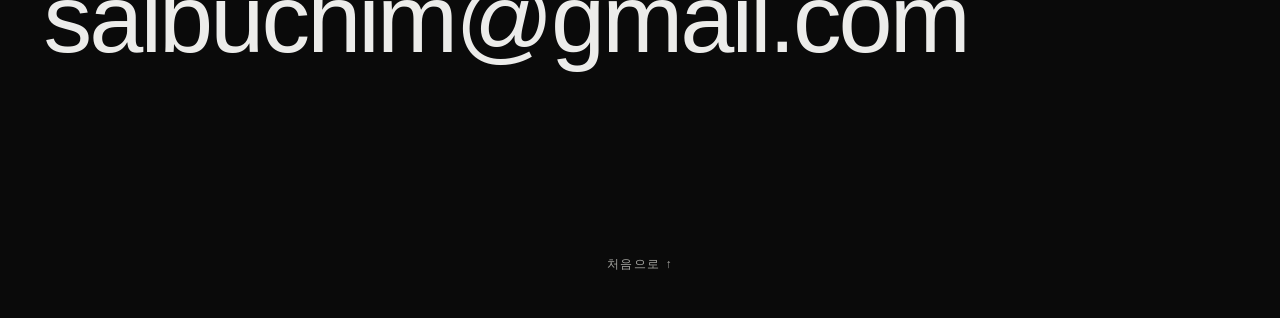
==== commit b525241d: "Link the Rootscene film from the project card" ====
--- a/index.html
+++ b/index.html
@@ -179,7 +179,7 @@
         </div>
       </section>
 
-      <section class="row" id="projects" aria-labelledby="projects-label"><h2 class="row__label" id="projects-label"><span class="ko">프로젝트</span><span class="en" lang="en">PROJECTS</span></h2><div class="row__body"><p><span class="ko">팀과 함께 만든 금융 서비스부터 플레이와 이야기를 탐구하는 프로젝트까지.</span><span class="en" lang="en">From a team-built financial service to projects exploring play and storytelling.</span></p><section class="project-group" aria-labelledby="group-0"><h3 id="group-0"><span class="ko">대표 팀 프로젝트</span><span class="en" lang="en">Featured team project</span></h3><div class="project-grid single"><article class="project-card featured" aria-labelledby="card-0"><p class="meta"><span class="ko">팀 프로젝트 · 프론트엔드</span><span class="en" lang="en">Team project · Frontend</span></p><h4 id="card-0"><span class="ko">약관에 동의하시겠습니까?</span><span class="en" lang="en">Do You Agree to the Terms?</span></h4><p><span class="ko">금융상품 약관을 원문 근거와 연결해 쉽게 설명하는 웹 서비스, 약관 돋보기. 프론트엔드 화면 구현을 맡고 기획과 데이터 작업에도 참여했습니다.</span><span class="en" lang="en">Terms Magnifier explains bank product terms in plain language and links to the original clauses. I implemented the frontend and contributed to planning and data work.</span></p><a class="project-link" href="#work"><span class="ko">약관 돋보기 사례 보기 →</span><span class="en" lang="en">View Terms Magnifier case study →</span></a> &nbsp; <a class="project-link" href="https://www.yakgwan.com"><span class="ko">약관 돋보기 서비스 바로가기 ↗</span><span class="en" lang="en">Open Terms Magnifier ↗</span></a></article><article class="project-card" aria-labelledby="card-rootscene"><p class="meta"><span class="ko">팀 프로젝트 · 기획 중</span><span class="en" lang="en">Team project · In planning</span></p><h4 id="card-rootscene"><span class="ko">루트씬</span><span class="en" lang="en">Rootscene</span></h4><p><span class="ko">촬영한 사진이 원본인지 확인하고 공유할 수 있는 카메라·사진 공유 서비스를 기획하고 있습니다.</span><span class="en" lang="en">A team project designing a camera and photo-sharing service that lets people verify and share original photos.</span></p></article></div></section><section class="project-group" aria-labelledby="group-1"><h3 id="group-1"><span class="ko">게임</span><span class="en" lang="en">Games</span></h3><div class="project-grid"><article class="project-card" aria-labelledby="card-1"><p class="meta"><span class="ko">개인 프로젝트 · 개발 중</span><span class="en" lang="en">Personal project · In development</span></p><h4 id="card-1"><span class="ko">미니고</span><span class="en" lang="en">Minigo</span></h4><p><span class="ko">온라인에서 바둑, 오목 그리고 알까기 등을 함께 할 수 있도록 만든 게임입니다.</span><span class="en" lang="en">Play Go, Omok (Gomoku), Alkkagi (stone flicking), and more together online.</span></p><a class="project-link" href="https://minigo-87bcb.web.app/v4.html"><span class="ko">미니고 플레이하기 ↗</span><span class="en" lang="en">Play Minigo ↗</span></a></article> <article class="project-card" aria-labelledby="card-2"><p class="meta"><span class="ko">플레이 가능한 프로토타입</span><span class="en" lang="en">Playable prototype</span></p><h4 id="card-2"><span class="ko">Mundial</span><span class="en" lang="en">Mundial</span></h4><p><span class="ko">11대11 축구 경기를 구현하는 게임 프로토타입입니다.</span><span class="en" lang="en">A playable prototype for 11-a-side football.</span></p></article></div></section><section class="project-group" aria-labelledby="group-2"><h3 id="group-2"><span class="ko">한국 역사와 이야기</span><span class="en" lang="en">Korean history and stories</span></h3><div class="project-grid"><article class="project-card" aria-labelledby="card-3"><p class="meta"><span class="ko">개발 중</span><span class="en" lang="en">In development</span></p><h4 id="card-3"><span class="ko">Urinuri</span><span class="en" lang="en">Urinuri</span></h4><p><span class="ko">한국 역사 이야기와 독자의 선택을 연결하는 인터랙티브 이야기 프로젝트입니다.</span><span class="en" lang="en">An interactive storytelling project that connects Korean history with reader choices.</span></p><a class="project-link" href="https://urinuri.vercel.app/"><span class="ko">우리누리 체험하기 ↗</span><span class="en" lang="en">Try Urinuri ↗</span></a></article> <article class="project-card" aria-labelledby="card-4"><p class="meta"><span class="ko">Urinuri 연계 프로젝트 · 개발 중</span><span class="en" lang="en">Companion to Urinuri · In development</span></p><h4 id="card-4"><span class="ko">스토리 보드게임 프로토타입</span><span class="en" lang="en">Story Board Game Prototype</span></h4><p><span class="ko">Urinuri와 연결된 별도의 스토리 보드게임 프로토타입입니다.</span><span class="en" lang="en">A separate story-driven board game prototype connected to Urinuri.</span></p><a class="project-link" href="https://storybg-hex-playtest-261112--react-v1-8ktv4a0o.web.app/#home"><span class="ko">보드게임 플레이하기 ↗</span><span class="en" lang="en">Play the board game ↗</span></a></article></div></section></div></section> <!-- APPROACH -->
+      <section class="row" id="projects" aria-labelledby="projects-label"><h2 class="row__label" id="projects-label"><span class="ko">프로젝트</span><span class="en" lang="en">PROJECTS</span></h2><div class="row__body"><p><span class="ko">팀과 함께 만든 금융 서비스부터 플레이와 이야기를 탐구하는 프로젝트까지.</span><span class="en" lang="en">From a team-built financial service to projects exploring play and storytelling.</span></p><section class="project-group" aria-labelledby="group-0"><h3 id="group-0"><span class="ko">대표 팀 프로젝트</span><span class="en" lang="en">Featured team project</span></h3><div class="project-grid single"><article class="project-card featured" aria-labelledby="card-0"><p class="meta"><span class="ko">팀 프로젝트 · 프론트엔드</span><span class="en" lang="en">Team project · Frontend</span></p><h4 id="card-0"><span class="ko">약관에 동의하시겠습니까?</span><span class="en" lang="en">Do You Agree to the Terms?</span></h4><p><span class="ko">금융상품 약관을 원문 근거와 연결해 쉽게 설명하는 웹 서비스, 약관 돋보기. 프론트엔드 화면 구현을 맡고 기획과 데이터 작업에도 참여했습니다.</span><span class="en" lang="en">Terms Magnifier explains bank product terms in plain language and links to the original clauses. I implemented the frontend and contributed to planning and data work.</span></p><a class="project-link" href="#work"><span class="ko">약관 돋보기 사례 보기 →</span><span class="en" lang="en">View Terms Magnifier case study →</span></a> &nbsp; <a class="project-link" href="https://www.yakgwan.com"><span class="ko">약관 돋보기 서비스 바로가기 ↗</span><span class="en" lang="en">Open Terms Magnifier ↗</span></a></article><article class="project-card" aria-labelledby="card-rootscene"><p class="meta"><span class="ko">팀 프로젝트 · 기획 중</span><span class="en" lang="en">Team project · In planning</span></p><h4 id="card-rootscene"><span class="ko">루트씬</span><span class="en" lang="en">Rootscene</span></h4><p><span class="ko">촬영한 사진이 원본인지 확인하고 공유할 수 있는 카메라·사진 공유 서비스를 기획하고 있습니다.</span><span class="en" lang="en">A team project designing a camera and photo-sharing service that lets people verify and share original photos.</span></p><a class="project-link" href="assets/rootscene-film.mp4"><span class="ko">루트씬 영상 보기 ↗</span><span class="en" lang="en">Watch the Rootscene film ↗</span></a></article></div></section><section class="project-group" aria-labelledby="group-1"><h3 id="group-1"><span class="ko">게임</span><span class="en" lang="en">Games</span></h3><div class="project-grid"><article class="project-card" aria-labelledby="card-1"><p class="meta"><span class="ko">개인 프로젝트 · 개발 중</span><span class="en" lang="en">Personal project · In development</span></p><h4 id="card-1"><span class="ko">미니고</span><span class="en" lang="en">Minigo</span></h4><p><span class="ko">온라인에서 바둑, 오목 그리고 알까기 등을 함께 할 수 있도록 만든 게임입니다.</span><span class="en" lang="en">Play Go, Omok (Gomoku), Alkkagi (stone flicking), and more together online.</span></p><a class="project-link" href="https://minigo-87bcb.web.app/v4.html"><span class="ko">미니고 플레이하기 ↗</span><span class="en" lang="en">Play Minigo ↗</span></a></article> <article class="project-card" aria-labelledby="card-2"><p class="meta"><span class="ko">플레이 가능한 프로토타입</span><span class="en" lang="en">Playable prototype</span></p><h4 id="card-2"><span class="ko">Mundial</span><span class="en" lang="en">Mundial</span></h4><p><span class="ko">11대11 축구 경기를 구현하는 게임 프로토타입입니다.</span><span class="en" lang="en">A playable prototype for 11-a-side football.</span></p></article></div></section><section class="project-group" aria-labelledby="group-2"><h3 id="group-2"><span class="ko">한국 역사와 이야기</span><span class="en" lang="en">Korean history and stories</span></h3><div class="project-grid"><article class="project-card" aria-labelledby="card-3"><p class="meta"><span class="ko">개발 중</span><span class="en" lang="en">In development</span></p><h4 id="card-3"><span class="ko">Urinuri</span><span class="en" lang="en">Urinuri</span></h4><p><span class="ko">한국 역사 이야기와 독자의 선택을 연결하는 인터랙티브 이야기 프로젝트입니다.</span><span class="en" lang="en">An interactive storytelling project that connects Korean history with reader choices.</span></p><a class="project-link" href="https://urinuri.vercel.app/"><span class="ko">우리누리 체험하기 ↗</span><span class="en" lang="en">Try Urinuri ↗</span></a></article> <article class="project-card" aria-labelledby="card-4"><p class="meta"><span class="ko">Urinuri 연계 프로젝트 · 개발 중</span><span class="en" lang="en">Companion to Urinuri · In development</span></p><h4 id="card-4"><span class="ko">스토리 보드게임 프로토타입</span><span class="en" lang="en">Story Board Game Prototype</span></h4><p><span class="ko">Urinuri와 연결된 별도의 스토리 보드게임 프로토타입입니다.</span><span class="en" lang="en">A separate story-driven board game prototype connected to Urinuri.</span></p><a class="project-link" href="https://storybg-hex-playtest-261112--react-v1-8ktv4a0o.web.app/#home"><span class="ko">보드게임 플레이하기 ↗</span><span class="en" lang="en">Play the board game ↗</span></a></article></div></section></div></section> <!-- APPROACH -->
       <section class="row" id="approach" aria-labelledby="approach-label">
         <h2 class="row__label" id="approach-label">APPROACH</h2>
         <div class="row__body">
